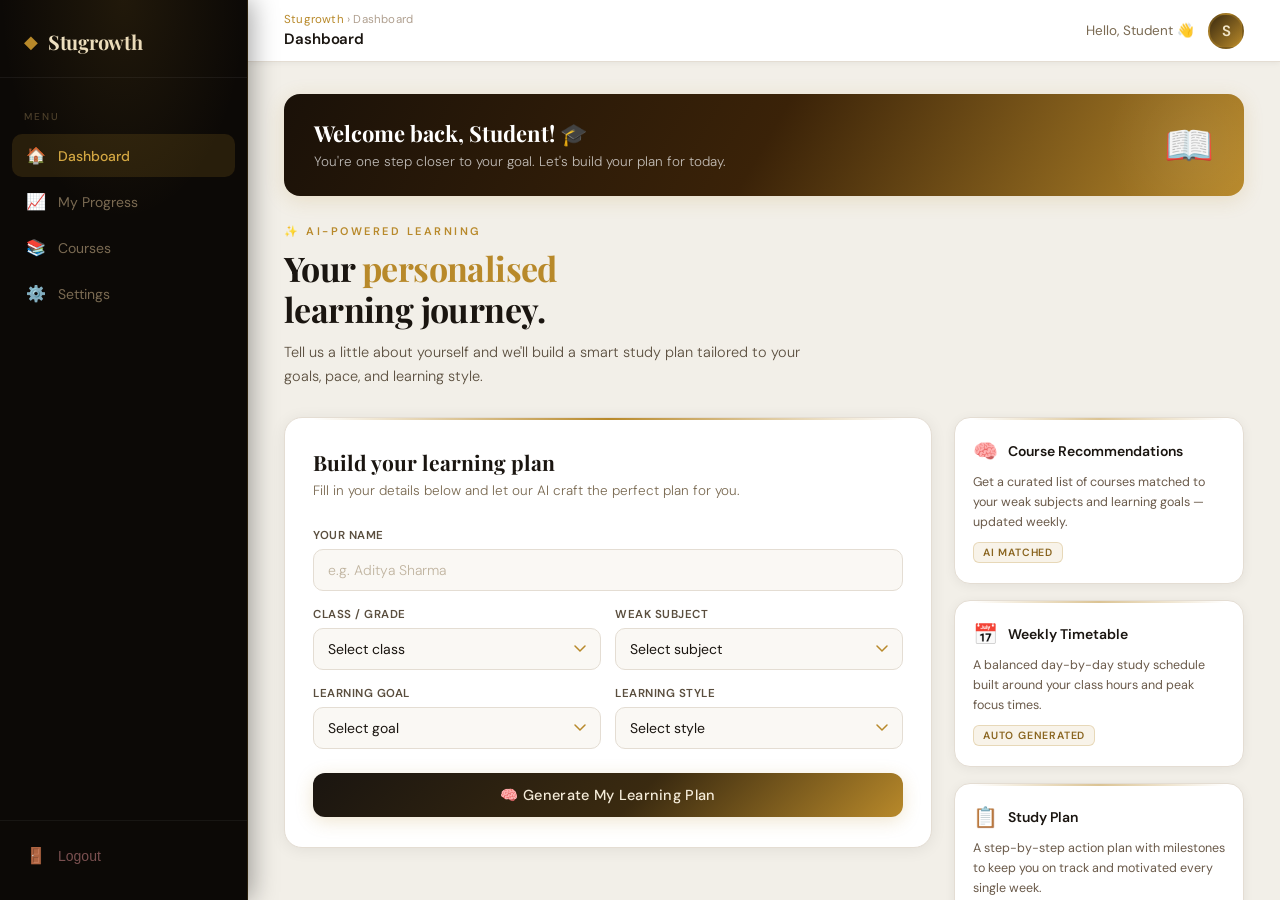
==== pages/dashboard.html @ 0663e67e "converted dashboard to light content with dark sidebar layout" ====
<!DOCTYPE html>
<html lang="en">
<head>
  <meta charset="UTF-8" />
  <meta name="viewport" content="width=device-width, initial-scale=1.0" />
  <title>Stugrowth – Dashboard</title>
  <link rel="stylesheet" href="../static/style.css" />
  <link href="https://fonts.googleapis.com/css2?family=Playfair+Display:wght@600;700&family=DM+Sans:wght@300;400;500;600&display=swap" rel="stylesheet" />

  <style>

    /* ================================================
       DASHBOARD PAGE RESET
       ================================================ */
    *, *::before, *::after { margin: 0; padding: 0; box-sizing: border-box; }

    html, body {
      height: 100%;
      font-family: 'DM Sans', sans-serif;
      background: #f2efe8;
      color: #1a1510;
      overflow: hidden;
    }

    /* ================================================
       APP SHELL
       ================================================ */
    .app-shell {
      display: flex;
      height: 100vh;
      width: 100vw;
    }

    /* ================================================
       LEFT SIDEBAR — dark, unchanged
       ================================================ */
    .sidebar {
      width: 248px;
      flex-shrink: 0;
      background: #0c0906;
      border-right: 1px solid rgba(184, 137, 42, 0.18);
      display: flex;
      flex-direction: column;
      position: relative;
      z-index: 20;
      box-shadow: 4px 0 24px rgba(0,0,0,0.35);
    }

    .sidebar::before {
      content: '';
      position: absolute;
      top: 0; left: 0; right: 0;
      height: 220px;
      background: radial-gradient(ellipse at 50% 0%, rgba(184,137,42,0.12) 0%, transparent 70%);
      pointer-events: none;
    }

    .sidebar-logo {
      display: flex;
      align-items: center;
      gap: 10px;
      padding: 28px 24px 22px;
      border-bottom: 1px solid rgba(255,255,255,0.06);
      text-decoration: none;
    }

    .sidebar-logo-icon {
      font-size: 18px;
      color: #b8892a;
      display: inline-block;
      animation: spin-slow 8s linear infinite;
    }

    @keyframes spin-slow {
      from { transform: rotate(0deg); }
      to   { transform: rotate(360deg); }
    }

    .sidebar-logo-text {
      font-family: 'Playfair Display', serif;
      font-size: 20px;
      font-weight: 700;
      color: #f0e4c8;
      letter-spacing: -0.3px;
    }

    .sidebar-nav {
      flex: 1;
      padding: 22px 12px;
      display: flex;
      flex-direction: column;
      gap: 3px;
    }

    .nav-section-label {
      font-size: 10px;
      font-weight: 500;
      letter-spacing: 2px;
      text-transform: uppercase;
      color: #4a3e2a;
      padding: 0 12px;
      margin: 10px 0 8px;
    }

    .nav-item {
      display: flex;
      align-items: center;
      gap: 12px;
      padding: 11px 14px;
      border-radius: 10px;
      text-decoration: none;
      font-size: 14px;
      font-weight: 400;
      color: #7a6a52;
      transition: background 0.18s ease, color 0.18s ease;
      cursor: pointer;
      border: none;
      background: transparent;
      width: 100%;
      text-align: left;
    }

    .nav-item:hover {
      background: rgba(255,255,255,0.06);
      color: #f0e4c8;
    }

    .nav-item.active {
      background: rgba(184, 137, 42, 0.16);
      color: #d4a843;
      font-weight: 500;
    }

    .nav-item .nav-icon {
      font-size: 16px;
      width: 20px;
      text-align: center;
      flex-shrink: 0;
    }

    .sidebar-footer {
      padding: 14px 12px 24px;
      border-top: 1px solid rgba(255,255,255,0.05);
    }

    .nav-item.logout { color: #7a5050; }
    .nav-item.logout:hover {
      background: rgba(200, 60, 60, 0.10);
      color: #e08080;
    }

    /* ================================================
       RIGHT CONTENT AREA — LIGHT
       ================================================ */
    .content-area {
      flex: 1;
      display: flex;
      flex-direction: column;
      overflow: hidden;
      background: #f2efe8;
    }

    /* ---- TOP NAVBAR ---- */
    .topbar {
      height: 62px;
      flex-shrink: 0;
      display: flex;
      align-items: center;
      justify-content: space-between;
      padding: 0 36px;
      background: #ffffff;
      border-bottom: 1px solid #e4ddd3;
      box-shadow: 0 1px 6px rgba(0,0,0,0.06);
    }

    .topbar-left {
      display: flex;
      flex-direction: column;
      gap: 2px;
    }

    .topbar-breadcrumb {
      font-size: 11.5px;
      color: #b0a090;
      font-weight: 400;
      letter-spacing: 0.2px;
    }

    .topbar-breadcrumb a {
      color: #b8892a;
      text-decoration: none;
    }

    .topbar-breadcrumb a:hover { text-decoration: underline; }

    .topbar-title {
      font-size: 15px;
      font-weight: 600;
      color: #1a1510;
      letter-spacing: -0.1px;
    }

    .topbar-right {
      display: flex;
      align-items: center;
      gap: 14px;
    }

    .topbar-greeting {
      font-size: 13.5px;
      font-weight: 400;
      color: #7a6a52;
    }

    .topbar-avatar {
      width: 36px;
      height: 36px;
      border-radius: 50%;
      background: linear-gradient(135deg, #3a2a10, #b8892a);
      display: flex;
      align-items: center;
      justify-content: center;
      font-size: 15px;
      font-weight: 600;
      color: #f0e4c8;
      border: 2px solid rgba(184,137,42,0.35);
      flex-shrink: 0;
    }

    /* ---- SCROLLABLE MAIN ---- */
    .main-scroll {
      flex: 1;
      overflow-y: auto;
      padding: 32px 36px 60px;
    }

    .main-scroll::-webkit-scrollbar { width: 5px; }
    .main-scroll::-webkit-scrollbar-track { background: transparent; }
    .main-scroll::-webkit-scrollbar-thumb { background: #d9cfc0; border-radius: 3px; }

    /* ================================================
       WELCOME BANNER
       ================================================ */
    .welcome-banner {
      background: linear-gradient(120deg, #1a1108 0%, #3a2208 50%, #b8892a 100%);
      border-radius: 16px;
      padding: 24px 30px;
      margin-bottom: 28px;
      display: flex;
      align-items: center;
      justify-content: space-between;
      box-shadow: 0 4px 20px rgba(184,137,42,0.18);
      animation: fadeUp 0.4s ease both;
      position: relative;
      overflow: hidden;
    }

    .welcome-banner::after {
      content: '';
      position: absolute;
      top: -40px; right: -40px;
      width: 180px; height: 180px;
      background: radial-gradient(circle, rgba(255,255,255,0.06) 0%, transparent 70%);
      border-radius: 50%;
      pointer-events: none;
    }

    .welcome-banner-text h2 {
      font-family: 'Playfair Display', serif;
      font-size: 22px;
      font-weight: 700;
      color: #ffffff;
      margin-bottom: 4px;
    }

    .welcome-banner-text p {
      font-size: 13.5px;
      font-weight: 300;
      color: rgba(255,255,255,0.70);
      line-height: 1.5;
    }

    .welcome-banner-emoji {
      font-size: 40px;
      flex-shrink: 0;
      margin-left: 20px;
    }

    /* ================================================
       HERO SECTION
       ================================================ */
    .hero {
      margin-bottom: 28px;
      animation: fadeUp 0.45s ease 0.05s both;
    }

    .hero-eyebrow {
      font-size: 11px;
      font-weight: 600;
      letter-spacing: 2.5px;
      text-transform: uppercase;
      color: #b8892a;
      margin-bottom: 10px;
    }

    .hero-heading {
      font-family: 'Playfair Display', serif;
      font-size: 34px;
      font-weight: 700;
      color: #1a1510;
      line-height: 1.2;
      letter-spacing: -0.6px;
      margin-bottom: 10px;
    }

    .hero-heading .gold {
      color: #b8892a;
    }

    .hero-desc {
      font-size: 14.5px;
      font-weight: 300;
      color: #5a4e3e;
      line-height: 1.7;
      max-width: 520px;
    }

    /* ================================================
       CONTENT GRID
       ================================================ */
    .content-grid {
      display: grid;
      grid-template-columns: 1fr 290px;
      gap: 22px;
      align-items: start;
    }

    /* ================================================
       FORM CARD — light background
       ================================================ */
    .form-card {
      background: #ffffff;
      border: 1px solid #e4ddd3;
      border-radius: 18px;
      padding: 30px 28px;
      box-shadow: 0 2px 16px rgba(0,0,0,0.07);
      animation: fadeUp 0.5s ease 0.1s both;
      position: relative;
      overflow: hidden;
    }

    /* Gold top accent line */
    .form-card::before {
      content: '';
      position: absolute;
      top: 0; left: 28px; right: 28px;
      height: 2px;
      background: linear-gradient(90deg, transparent, #b8892a, transparent);
      border-radius: 0 0 4px 4px;
    }

    .form-card-title {
      font-family: 'Playfair Display', serif;
      font-size: 21px;
      font-weight: 700;
      color: #1a1510;
      margin-bottom: 5px;
    }

    .form-card-subtitle {
      font-size: 13.5px;
      font-weight: 300;
      color: #7a6a52;
      margin-bottom: 26px;
      line-height: 1.55;
    }

    /* Form field groups */
    .dash-form-group {
      display: flex;
      flex-direction: column;
      gap: 6px;
      margin-bottom: 16px;
    }

    .dash-form-group label {
      font-size: 11.5px;
      font-weight: 600;
      letter-spacing: 0.5px;
      text-transform: uppercase;
      color: #5a4e3e;
    }

    .dash-form-group input,
    .dash-form-group select {
      width: 100%;
      padding: 11px 14px;
      background: #faf8f4;
      border: 1.5px solid #e4ddd3;
      border-radius: 10px;
      font-family: 'DM Sans', sans-serif;
      font-size: 14px;
      color: #1a1510;
      outline: none;
      transition: border-color 0.2s ease, box-shadow 0.2s ease;
      appearance: none;
      -webkit-appearance: none;
    }

    .dash-form-group select {
      background-image: url("data:image/svg+xml,%3Csvg xmlns='http://www.w3.org/2000/svg' width='12' height='8' viewBox='0 0 12 8'%3E%3Cpath d='M1 1l5 5 5-5' stroke='%23b8892a' stroke-width='1.5' fill='none' stroke-linecap='round'/%3E%3C/svg%3E");
      background-repeat: no-repeat;
      background-position: right 14px center;
      background-color: #faf8f4;
      padding-right: 36px;
      cursor: pointer;
    }

    .dash-form-group input::placeholder { color: #c0b4a0; font-weight: 300; }

    .dash-form-group input:focus,
    .dash-form-group select:focus {
      border-color: #b8892a;
      box-shadow: 0 0 0 3px rgba(184,137,42,0.10);
      background: #ffffff;
    }

    .dash-form-group select option {
      background: #ffffff;
      color: #1a1510;
    }

    .form-row {
      display: grid;
      grid-template-columns: 1fr 1fr;
      gap: 14px;
    }

    /* Generate button */
    .btn-generate {
      width: 100%;
      padding: 13px;
      margin-top: 8px;
      background: linear-gradient(135deg, #1a1510 0%, #3a2a10 55%, #b8892a 100%);
      color: #f5ecd9;
      font-family: 'DM Sans', sans-serif;
      font-size: 14.5px;
      font-weight: 500;
      letter-spacing: 0.3px;
      border: none;
      border-radius: 12px;
      cursor: pointer;
      box-shadow: 0 4px 18px rgba(184,137,42,0.22);
      transition: transform 0.15s ease, box-shadow 0.15s ease, opacity 0.15s ease;
    }

    .btn-generate:hover {
      transform: translateY(-2px);
      box-shadow: 0 8px 26px rgba(184,137,42,0.32);
      opacity: 0.94;
    }

    .btn-generate:active { transform: translateY(0); }

    /* ================================================
       RIGHT INFO CARDS — light background
       ================================================ */
    .info-cards-stack {
      display: flex;
      flex-direction: column;
      gap: 16px;
    }

    .info-card {
      background: #ffffff;
      border: 1px solid #e4ddd3;
      border-radius: 16px;
      padding: 20px 18px;
      box-shadow: 0 2px 12px rgba(0,0,0,0.06);
      transition: transform 0.2s ease, box-shadow 0.2s ease, border-color 0.2s ease;
      cursor: default;
      position: relative;
      overflow: hidden;
    }

    /* Gold top accent */
    .info-card::before {
      content: '';
      position: absolute;
      top: 0; left: 18px; right: 18px;
      height: 2px;
      background: linear-gradient(90deg, transparent, rgba(184,137,42,0.5), transparent);
    }

    .info-card:nth-child(1) { animation: fadeUp 0.5s ease 0.15s both; }
    .info-card:nth-child(2) { animation: fadeUp 0.5s ease 0.22s both; }
    .info-card:nth-child(3) { animation: fadeUp 0.5s ease 0.29s both; }

    .info-card:hover {
      transform: translateY(-3px);
      box-shadow: 0 8px 24px rgba(0,0,0,0.10);
      border-color: rgba(184,137,42,0.35);
    }

    .info-card-header {
      display: flex;
      align-items: center;
      gap: 10px;
      margin-bottom: 8px;
    }

    .info-card-icon {
      font-size: 20px;
    }

    .info-card-title {
      font-size: 14px;
      font-weight: 600;
      color: #1a1510;
    }

    .info-card-desc {
      font-size: 12.5px;
      font-weight: 400;
      color: #6a5a4a;
      line-height: 1.6;
    }

    .info-card-tag {
      display: inline-block;
      margin-top: 10px;
      font-size: 10.5px;
      font-weight: 600;
      letter-spacing: 0.8px;
      text-transform: uppercase;
      color: #8a6520;
      background: rgba(184,137,42,0.10);
      border: 1px solid rgba(184,137,42,0.25);
      border-radius: 6px;
      padding: 3px 9px;
    }

    /* ================================================
       ANIMATION
       ================================================ */
    @keyframes fadeUp {
      from { opacity: 0; transform: translateY(16px); }
      to   { opacity: 1; transform: translateY(0); }
    }

    /* ================================================
       RESPONSIVE
       ================================================ */
    @media (max-width: 1100px) {
      .content-grid { grid-template-columns: 1fr; }
      .info-cards-stack { flex-direction: row; flex-wrap: wrap; }
      .info-card { flex: 1 1 200px; }
    }

    @media (max-width: 820px) {
      html, body { overflow: auto; }
      .app-shell { flex-direction: column; height: auto; }
      .sidebar { width: 100%; height: auto; }
      .sidebar-nav { flex-direction: row; padding: 10px 12px; flex-wrap: wrap; }
      .nav-section-label { display: none; }
      .sidebar-footer { padding: 10px 12px; border-top: none; }
      .content-area { overflow: visible; }
      .main-scroll { overflow: visible; padding: 24px 20px 48px; }
      .topbar { padding: 0 20px; }
      .form-row { grid-template-columns: 1fr; }
      .hero-heading { font-size: 26px; }
      .welcome-banner-emoji { display: none; }
    }

  </style>
</head>
<body>

<div class="app-shell">

  <!-- ================================================
       LEFT SIDEBAR — dark
       ================================================ -->
  <aside class="sidebar">

    <a href="../index.html" class="sidebar-logo">
      <span class="sidebar-logo-icon">&#9670;</span>
      <span class="sidebar-logo-text">Stugrowth</span>
    </a>

    <nav class="sidebar-nav">
      <p class="nav-section-label">Menu</p>

      <a href="dashboard.html" class="nav-item active">
        <span class="nav-icon">&#x1F3E0;</span>
        Dashboard
      </a>

      <a href="#" class="nav-item">
        <span class="nav-icon">&#x1F4C8;</span>
        My Progress
      </a>

      <a href="#" class="nav-item">
        <span class="nav-icon">&#x1F4DA;</span>
        Courses
      </a>

      <a href="#" class="nav-item">
        <span class="nav-icon">&#x2699;&#xFE0F;</span>
        Settings
      </a>
    </nav>

    <div class="sidebar-footer">
      <button class="nav-item logout" id="logoutBtn">
        <span class="nav-icon">&#x1F6AA;</span>
        Logout
      </button>
    </div>

  </aside>


  <!-- ================================================
       RIGHT CONTENT AREA — light
       ================================================ -->
  <div class="content-area">

    <!-- TOP NAVBAR -->
    <header class="topbar">
      <div class="topbar-left">
        <span class="topbar-breadcrumb">
          <a href="../index.html">Stugrowth</a> &rsaquo; Dashboard
        </span>
        <span class="topbar-title">Dashboard</span>
      </div>
      <div class="topbar-right">
        <span class="topbar-greeting">Hello, Student &#x1F44B;</span>
        <div class="topbar-avatar">S</div>
      </div>
    </header>

    <!-- SCROLLABLE MAIN -->
    <div class="main-scroll">

      <!-- WELCOME BANNER -->
      <div class="welcome-banner">
        <div class="welcome-banner-text">
          <h2>Welcome back, Student! &#x1F393;</h2>
          <p>You're one step closer to your goal. Let's build your plan for today.</p>
        </div>
        <div class="welcome-banner-emoji">&#x1F4D6;</div>
      </div>

      <!-- HERO SECTION -->
      <section class="hero">
        <p class="hero-eyebrow">&#x2728; AI-Powered Learning</p>
        <h1 class="hero-heading">
          Your <span class="gold">personalised</span><br />
          learning journey.
        </h1>
        <p class="hero-desc">
          Tell us a little about yourself and we'll build a smart study plan tailored to your goals, pace, and learning style.
        </p>
      </section>

      <!-- CONTENT GRID -->
      <div class="content-grid">

        <!-- FORM CARD -->
        <div class="form-card">
          <h2 class="form-card-title">Build your learning plan</h2>
          <p class="form-card-subtitle">Fill in your details below and let our AI craft the perfect plan for you.</p>

          <div class="dash-form-group">
            <label for="student-name">Your Name</label>
            <input type="text" id="student-name" placeholder="e.g. Aditya Sharma" />
          </div>

          <div class="form-row">
            <div class="dash-form-group">
              <label for="student-class">Class / Grade</label>
              <select id="student-class">
                <option value="" disabled selected>Select class</option>
                <option>Class 9</option>
                <option>Class 10</option>
                <option>Class 11</option>
                <option>Class 12</option>
                <option>1st Year B.Tech</option>
                <option>2nd Year B.Tech</option>
                <option>3rd Year B.Tech</option>
                <option>4th Year B.Tech</option>
              </select>
            </div>
            <div class="dash-form-group">
              <label for="weak-subject">Weak Subject</label>
              <select id="weak-subject">
                <option value="" disabled selected>Select subject</option>
                <option>Mathematics</option>
                <option>Physics</option>
                <option>Chemistry</option>
                <option>Biology</option>
                <option>Computer Science</option>
                <option>English</option>
                <option>History</option>
                <option>Economics</option>
              </select>
            </div>
          </div>

          <div class="form-row">
            <div class="dash-form-group">
              <label for="learning-goal">Learning Goal</label>
              <select id="learning-goal">
                <option value="" disabled selected>Select goal</option>
                <option>Score above 90%</option>
                <option>Pass all exams</option>
                <option>Get into top college</option>
                <option>Build coding skills</option>
                <option>Improve overall grades</option>
                <option>Prepare for competitive exams</option>
              </select>
            </div>
            <div class="dash-form-group">
              <label for="learning-style">Learning Style</label>
              <select id="learning-style">
                <option value="" disabled selected>Select style</option>
                <option>Visual (videos, diagrams)</option>
                <option>Reading &amp; notes</option>
                <option>Practice problems</option>
                <option>Group study</option>
                <option>Flashcards &amp; quizzes</option>
              </select>
            </div>
          </div>

          <button class="btn-generate" id="generatePlanBtn">
            &#x1F9E0; Generate My Learning Plan
          </button>
        </div><!-- /form-card -->

        <!-- RIGHT INFO CARDS -->
        <div class="info-cards-stack">

          <div class="info-card">
            <div class="info-card-header">
              <span class="info-card-icon">&#x1F9E0;</span>
              <span class="info-card-title">Course Recommendations</span>
            </div>
            <p class="info-card-desc">
              Get a curated list of courses matched to your weak subjects and learning goals — updated weekly.
            </p>
            <span class="info-card-tag">AI Matched</span>
          </div>

          <div class="info-card">
            <div class="info-card-header">
              <span class="info-card-icon">&#x1F4C5;</span>
              <span class="info-card-title">Weekly Timetable</span>
            </div>
            <p class="info-card-desc">
              A balanced day-by-day study schedule built around your class hours and peak focus times.
            </p>
            <span class="info-card-tag">Auto Generated</span>
          </div>

          <div class="info-card">
            <div class="info-card-header">
              <span class="info-card-icon">&#x1F4CB;</span>
              <span class="info-card-title">Study Plan</span>
            </div>
            <p class="info-card-desc">
              A step-by-step action plan with milestones to keep you on track and motivated every single week.
            </p>
            <span class="info-card-tag">Goal Driven</span>
          </div>

        </div><!-- /info-cards-stack -->

      </div><!-- /content-grid -->

    </div><!-- /main-scroll -->

  </div><!-- /content-area -->

</div><!-- /app-shell -->

<script src="../static/script.js"></script>
<script>

  const logoutBtn = document.getElementById("logoutBtn");
  if (logoutBtn) {
    logoutBtn.addEventListener("click", function () {
      console.log("User logged out.");
      window.location.href = "../index.html";
    });
  }

  const generatePlanBtn = document.getElementById("generatePlanBtn");
  if (generatePlanBtn) {
    generatePlanBtn.addEventListener("click", function () {
      const name    = document.getElementById("student-name").value.trim();
      const grade   = document.getElementById("student-class").value;
      const subject = document.getElementById("weak-subject").value;
      const goal    = document.getElementById("learning-goal").value;
      const style   = document.getElementById("learning-style").value;

      if (!name || !grade || !subject || !goal || !style) {
        alert("Please fill in all fields to generate your learning plan.");
        return;
      }

      console.log("Generating plan for:", name, grade, subject, goal, style);
      // TODO: Connect to backend or AI API
      alert("Learning plan generated for " + name + "! (Backend not connected yet.)");
    });
  }

</script>

</body>
</html>
---- static/style.css ----
/* =============================================
   STUGROWTH — style.css
   Shared styles for login & signup pages.
   dashboard.html uses its own scoped styles.
   ============================================= */

/* ---------- Reset & Base ---------- */
*, *::before, *::after {
  margin: 0;
  padding: 0;
  box-sizing: border-box;
}

html, body {
  height: 100%;
  font-family: 'DM Sans', sans-serif;
  font-size: 16px;
  color: #1a1a1a;
  background: #f5f4f0;
}

/* ---------- Split Screen Container ---------- */
.split-screen {
  display: flex;
  min-height: 100vh;
  width: 100%;
}

/* =============================================
   LEFT PANEL — Light Login Side
   ============================================= */
.left-panel {
  flex: 0 0 45%;
  background: #faf9f6;
  display: flex;
  align-items: center;
  justify-content: center;
  padding: 60px 48px;
  position: relative;
}

/* Subtle texture/noise overlay */
.left-panel::before {
  content: '';
  position: absolute;
  inset: 0;
  background-image: url("data:image/svg+xml,%3Csvg width='80' height='80' viewBox='0 0 80 80' xmlns='http://www.w3.org/2000/svg'%3E%3Cg fill='none' fill-rule='evenodd'%3E%3Cg fill='%23c9b99a' fill-opacity='0.07'%3E%3Cpath d='M0 0h40v40H0V0zm40 40h40v40H40V40zm0-40h2l-2 2V0zm0 4l4-4h2l-6 6V4zm0 4l8-8h2L40 10V8zm0 4L52 0h2L40 14v-2zm0 4L56 0h2L40 18v-2zm0 4L60 0h2L40 22v-2zm0 4L64 0h2L40 26v-2zm0 4L68 0h2L40 30v-2zm0 4L72 0h2L40 34v-2zm0 4L76 0h2L40 38v-2zm0 4L80 0v2L42 40h-2zm4 0L80 4v2L46 40h-2zm4 0L80 8v2L50 40h-2zm4 0l28-28v2L54 40h-2zm4 0l24-24v2L58 40h-2zm4 0l20-20v2L62 40h-2zm4 0l16-16v2L66 40h-2zm4 0l12-12v2L70 40h-2zm4 0l8-8v2l-6 6h-2zm4 0l4-4v2l-2 2h-2z'/%3E%3C/g%3E%3C/g%3E%3C/svg%3E");
  pointer-events: none;
  z-index: 0;
}

.left-inner {
  position: relative;
  z-index: 1;
  width: 100%;
  max-width: 380px;
}

/* ---------- Logo ---------- */
.logo {
  display: flex;
  align-items: center;
  gap: 10px;
  margin-bottom: 48px;
}

.logo-icon {
  font-size: 22px;
  color: #b8892a;
  display: inline-block;
  animation: spin-slow 8s linear infinite;
}

@keyframes spin-slow {
  from { transform: rotate(0deg); }
  to   { transform: rotate(360deg); }
}

.logo-text {
  font-family: 'Playfair Display', serif;
  font-size: 26px;
  font-weight: 700;
  color: #1a1510;
  letter-spacing: -0.5px;
}

/* ---------- Welcome Heading ---------- */
.welcome-heading {
  font-family: 'Playfair Display', serif;
  font-size: 38px;
  font-weight: 700;
  color: #1a1510;
  line-height: 1.15;
  margin-bottom: 14px;
  letter-spacing: -0.8px;
}

/* ---------- Description ---------- */
.welcome-desc {
  font-size: 14.5px;
  font-weight: 300;
  color: #7a6f62;
  line-height: 1.65;
  margin-bottom: 36px;
}

/* ---------- Form Groups ---------- */
.form-group {
  display: flex;
  flex-direction: column;
  gap: 7px;
  margin-bottom: 20px;
}

.form-group label {
  font-size: 12.5px;
  font-weight: 500;
  color: #4a4035;
  letter-spacing: 0.4px;
  text-transform: uppercase;
}

.form-group input {
  width: 100%;
  padding: 13px 16px;
  background: #ffffff;
  border: 1.5px solid #e4ddd3;
  border-radius: 10px;
  font-family: 'DM Sans', sans-serif;
  font-size: 14.5px;
  color: #1a1510;
  outline: none;
  transition: border-color 0.2s ease, box-shadow 0.2s ease;
  box-shadow: 0 1px 3px rgba(0,0,0,0.04);
}

.form-group input::placeholder {
  color: #b8afa5;
  font-weight: 300;
}

.form-group input:focus {
  border-color: #b8892a;
  box-shadow: 0 0 0 3px rgba(184, 137, 42, 0.12);
}

/* ---------- Sign In Button ---------- */
.btn-signin {
  width: 100%;
  padding: 14px;
  margin-top: 8px;
  background: linear-gradient(135deg, #1a1510 0%, #3a2a10 60%, #b8892a 100%);
  color: #f5ecd9;
  font-family: 'DM Sans', sans-serif;
  font-size: 15px;
  font-weight: 500;
  letter-spacing: 0.3px;
  border: none;
  border-radius: 12px;
  cursor: pointer;
  box-shadow: 0 4px 18px rgba(184, 137, 42, 0.28);
  transition: transform 0.15s ease, box-shadow 0.15s ease, opacity 0.15s ease;
}

.btn-signin:hover {
  transform: translateY(-2px);
  box-shadow: 0 8px 28px rgba(184, 137, 42, 0.38);
  opacity: 0.93;
}

.btn-signin:active {
  transform: translateY(0);
  box-shadow: 0 3px 10px rgba(184, 137, 42, 0.22);
}

/* ---------- Create Account Link ---------- */
.create-account {
  margin-top: 22px;
  font-size: 13.5px;
  color: #9a8f82;
  font-weight: 300;
  text-align: center;
}

.create-account a {
  color: #b8892a;
  font-weight: 500;
  text-decoration: none;
  transition: color 0.2s ease;
}

.create-account a:hover {
  color: #8a6518;
  text-decoration: underline;
}

/* =============================================
   RIGHT PANEL — Dark Gradient Feature Side
   ============================================= */
.right-panel {
  flex: 0 0 55%;
  background:
    radial-gradient(ellipse at 70% 20%, rgba(184, 137, 42, 0.18) 0%, transparent 55%),
    radial-gradient(ellipse at 30% 80%, rgba(90, 55, 10, 0.35) 0%, transparent 60%),
    linear-gradient(145deg, #0a0806 0%, #1c1108 30%, #2e1a06 55%, #3d2208 75%, #1a0e03 100%);
  display: flex;
  align-items: center;
  justify-content: center;
  padding: 60px 56px;
  position: relative;
  overflow: hidden;
}

/* Decorative glow orbs */
.right-panel::before {
  content: '';
  position: absolute;
  width: 420px;
  height: 420px;
  background: radial-gradient(circle, rgba(184, 137, 42, 0.12) 0%, transparent 70%);
  top: -80px;
  right: -80px;
  border-radius: 50%;
  pointer-events: none;
}

.right-panel::after {
  content: '';
  position: absolute;
  width: 300px;
  height: 300px;
  background: radial-gradient(circle, rgba(120, 80, 15, 0.15) 0%, transparent 70%);
  bottom: -60px;
  left: 40px;
  border-radius: 50%;
  pointer-events: none;
}

.right-inner {
  position: relative;
  z-index: 1;
  width: 100%;
  max-width: 480px;
}

/* ---------- Right Heading ---------- */
.right-heading {
  font-family: 'Playfair Display', serif;
  font-size: 42px;
  font-weight: 700;
  color: #ffffff;
  line-height: 1.2;
  letter-spacing: -0.8px;
  margin-bottom: 18px;
}

/* Gold accent on last word feel — highlight */
.right-heading em {
  color: #d4a843;
  font-style: normal;
}

/* ---------- Right Description ---------- */
.right-desc {
  font-size: 15px;
  font-weight: 300;
  color: #e0e0e0;
  line-height: 1.7;
  margin-bottom: 44px;
  max-width: 400px;
}

/* ---------- Feature Cards ---------- */
.feature-cards {
  display: flex;
  flex-direction: column;
  gap: 16px;
}

.card {
  display: flex;
  align-items: flex-start;
  gap: 18px;
  background: rgba(255, 255, 255, 0.08);
  border: 1px solid rgba(255, 255, 255, 0.15);
  border-radius: 16px;
  padding: 22px 24px;
  backdrop-filter: blur(6px);
  -webkit-backdrop-filter: blur(6px);
  box-shadow:
    0 4px 24px rgba(0, 0, 0, 0.5),
    0 1px 0 rgba(255, 255, 255, 0.07) inset;
  transition: transform 0.2s ease, border-color 0.2s ease, box-shadow 0.2s ease;
  cursor: default;
}

.card:hover {
  transform: translateY(-3px);
  border-color: rgba(255, 255, 255, 0.28);
  box-shadow:
    0 12px 36px rgba(0, 0, 0, 0.6),
    0 0 0 1px rgba(184, 137, 42, 0.25),
    inset 0 1px 0 rgba(255, 255, 255, 0.1);
}

.card-icon {
  font-size: 26px;
  line-height: 1;
  flex-shrink: 0;
  margin-top: 2px;
  filter: drop-shadow(0 0 6px rgba(184, 137, 42, 0.4));
}

.card-content h3 {
  font-family: 'DM Sans', sans-serif;
  font-size: 15.5px;
  font-weight: 500;
  color: #ffffff;
  margin-bottom: 6px;
  letter-spacing: 0.1px;
}

.card-content p {
  font-size: 13.5px;
  font-weight: 300;
  color: #e0e0e0;
  line-height: 1.6;
}

/* =============================================
   RESPONSIVE — Tablet / Mobile
   ============================================= */
@media (max-width: 900px) {
  .split-screen {
    flex-direction: column;
  }

  .left-panel,
  .right-panel {
    flex: none;
    width: 100%;
    padding: 48px 32px;
  }

  .left-inner,
  .right-inner {
    max-width: 480px;
    margin: 0 auto;
  }

  .right-heading {
    font-size: 32px;
  }

  .welcome-heading {
    font-size: 30px;
  }
}

@media (max-width: 480px) {
  .left-panel,
  .right-panel {
    padding: 36px 24px;
  }

  .right-heading {
    font-size: 26px;
  }

  .welcome-heading {
    font-size: 26px;
  }

  .card {
    padding: 18px 18px;
  }
}
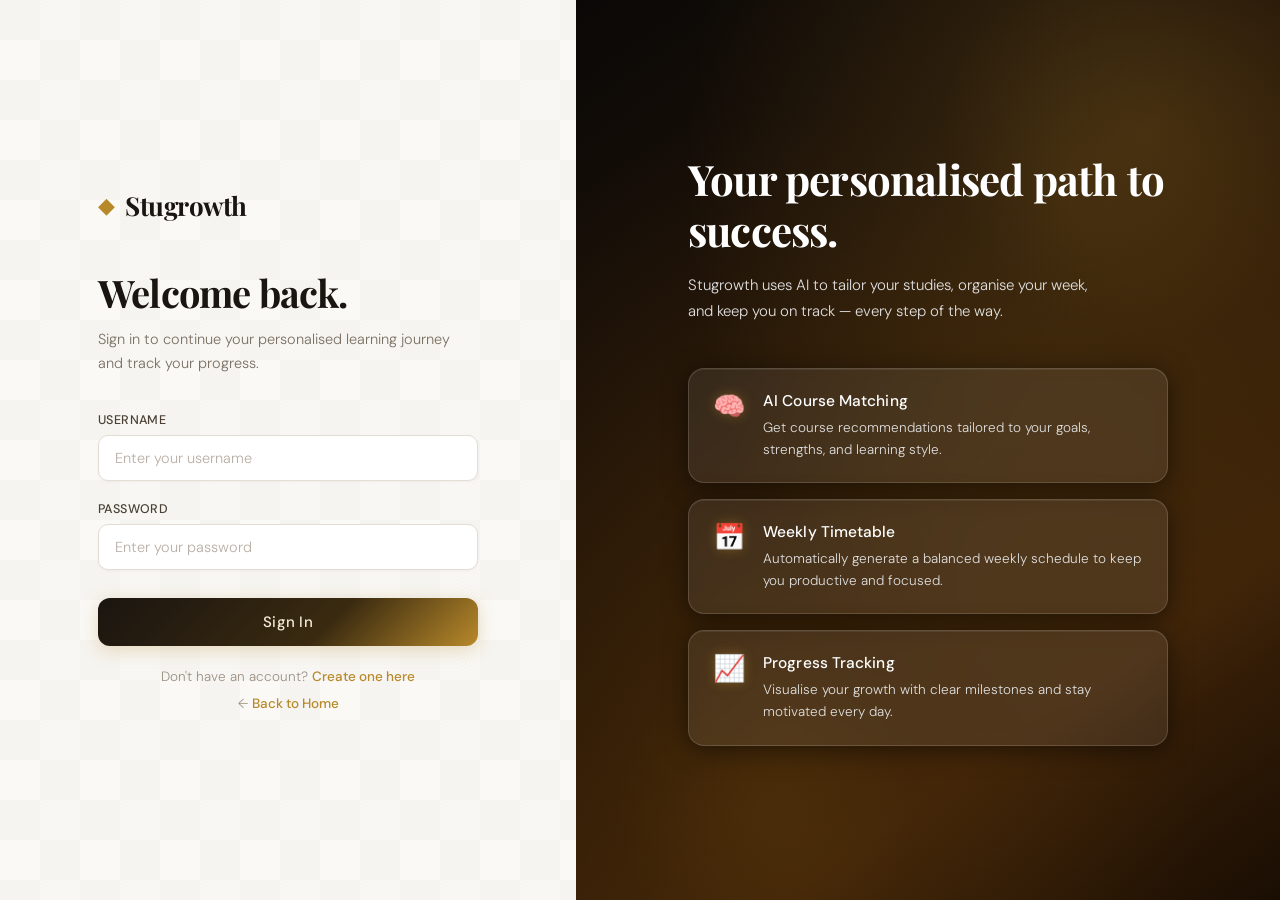
==== commit d6c169f2: "added progress cards to dashboard" ====
--- a/pages/dashboard.html
+++ b/pages/dashboard.html
@@ -549,10 +549,114 @@
     }
 
     /* ================================================
+       PROGRESS CARDS SECTION
+       ================================================ */
+    .progress-cards-section {
+      display: grid;
+      grid-template-columns: repeat(3, 1fr);
+      gap: 20px;
+      margin-bottom: 28px;
+    }
+
+    .progress-card {
+      background: #ffffff;
+      border: 1px solid #e4ddd3;
+      border-radius: 16px;
+      padding: 22px 22px 20px;
+      display: flex;
+      align-items: flex-start;
+      gap: 16px;
+      box-shadow: 0 2px 12px rgba(0,0,0,0.06);
+      position: relative;
+      overflow: hidden;
+      transition: transform 0.2s ease, box-shadow 0.2s ease;
+      animation: fadeUp 0.5s ease both;
+    }
+
+    .progress-card:nth-child(1) { animation-delay: 0.08s; }
+    .progress-card:nth-child(2) { animation-delay: 0.15s; }
+    .progress-card:nth-child(3) { animation-delay: 0.22s; }
+
+    /* Gold top accent line */
+    .progress-card::before {
+      content: '';
+      position: absolute;
+      top: 0; left: 20px; right: 20px;
+      height: 2px;
+      background: linear-gradient(90deg, transparent, #b8892a, transparent);
+    }
+
+    .progress-card:hover {
+      transform: translateY(-3px);
+      box-shadow: 0 8px 24px rgba(0,0,0,0.10);
+    }
+
+    .progress-card-icon {
+      font-size: 28px;
+      flex-shrink: 0;
+      margin-top: 2px;
+    }
+
+    .progress-card-body {
+      flex: 1;
+    }
+
+    .progress-card-label {
+      font-size: 11px;
+      font-weight: 600;
+      letter-spacing: 1.5px;
+      text-transform: uppercase;
+      color: #9a8a6a;
+      margin-bottom: 6px;
+    }
+
+    .progress-card-value {
+      font-family: 'Playfair Display', serif;
+      font-size: 30px;
+      font-weight: 700;
+      color: #1a1510;
+      line-height: 1;
+      margin-bottom: 10px;
+    }
+
+    .progress-card-value span {
+      font-family: 'DM Sans', sans-serif;
+      font-size: 14px;
+      font-weight: 400;
+      color: #b8892a;
+      margin-left: 3px;
+    }
+
+    .progress-card-desc {
+      font-size: 12.5px;
+      font-weight: 400;
+      color: #7a6a52;
+      line-height: 1.5;
+    }
+
+    /* Progress bar for Overall Progress card */
+    .progress-bar-track {
+      width: 100%;
+      height: 7px;
+      background: #f0ebe3;
+      border-radius: 50px;
+      margin-bottom: 8px;
+      overflow: hidden;
+    }
+
+    .progress-bar-fill {
+      height: 100%;
+      background: linear-gradient(90deg, #b8892a, #d4a843);
+      border-radius: 50px;
+      transition: width 0.8s ease;
+    }
+
+    /* ================================================
        RESPONSIVE
        ================================================ */
     @media (max-width: 1100px) {
       .content-grid { grid-template-columns: 1fr; }
+      .progress-cards-section { grid-template-columns: 1fr; }
       .info-cards-stack { flex-direction: row; flex-wrap: wrap; }
       .info-card { flex: 1 1 200px; }
     }
@@ -636,7 +740,7 @@
         <span class="topbar-title">Dashboard</span>
       </div>
       <div class="topbar-right">
-        <span class="topbar-greeting">Hello, Student &#x1F44B;</span>
+        <span class="topbar-greeting" id="topbarGreeting">Hello, Student &#x1F44B;</span>
         <div class="topbar-avatar">S</div>
       </div>
     </header>
@@ -647,7 +751,7 @@
       <!-- WELCOME BANNER -->
       <div class="welcome-banner">
         <div class="welcome-banner-text">
-          <h2>Welcome back, Student! &#x1F393;</h2>
+          <h2 id="welcomeBannerName">Welcome back, Student! &#x1F393;</h2>
           <p>You're one step closer to your goal. Let's build your plan for today.</p>
         </div>
         <div class="welcome-banner-emoji">&#x1F4D6;</div>
@@ -664,6 +768,44 @@
           Tell us a little about yourself and we'll build a smart study plan tailored to your goals, pace, and learning style.
         </p>
       </section>
+
+      <!-- PROGRESS CARDS SECTION -->
+      <div class="progress-cards-section">
+
+        <!-- Card 1: Enrolled Courses -->
+        <div class="progress-card">
+          <div class="progress-card-icon">&#x1F4DA;</div>
+          <div class="progress-card-body">
+            <p class="progress-card-label">Enrolled Courses</p>
+            <p class="progress-card-value">3 <span>courses</span></p>
+            <p class="progress-card-desc">Active this semester</p>
+          </div>
+        </div>
+
+        <!-- Card 2: Overall Progress -->
+        <div class="progress-card">
+          <div class="progress-card-icon">&#x1F4C8;</div>
+          <div class="progress-card-body">
+            <p class="progress-card-label">Overall Progress</p>
+            <p class="progress-card-value">65<span>%</span></p>
+            <div class="progress-bar-track">
+              <div class="progress-bar-fill" style="width: 65%;"></div>
+            </div>
+            <p class="progress-card-desc">Keep going — you're doing great!</p>
+          </div>
+        </div>
+
+        <!-- Card 3: Weekly Goal -->
+        <div class="progress-card">
+          <div class="progress-card-icon">&#x1F3AF;</div>
+          <div class="progress-card-body">
+            <p class="progress-card-label">Weekly Goal</p>
+            <p class="progress-card-value">5 <span>sessions</span></p>
+            <p class="progress-card-desc">Complete 5 study sessions this week</p>
+          </div>
+        </div>
+
+      </div><!-- /progress-cards-section -->
 
       <!-- CONTENT GRID -->
       <div class="content-grid">
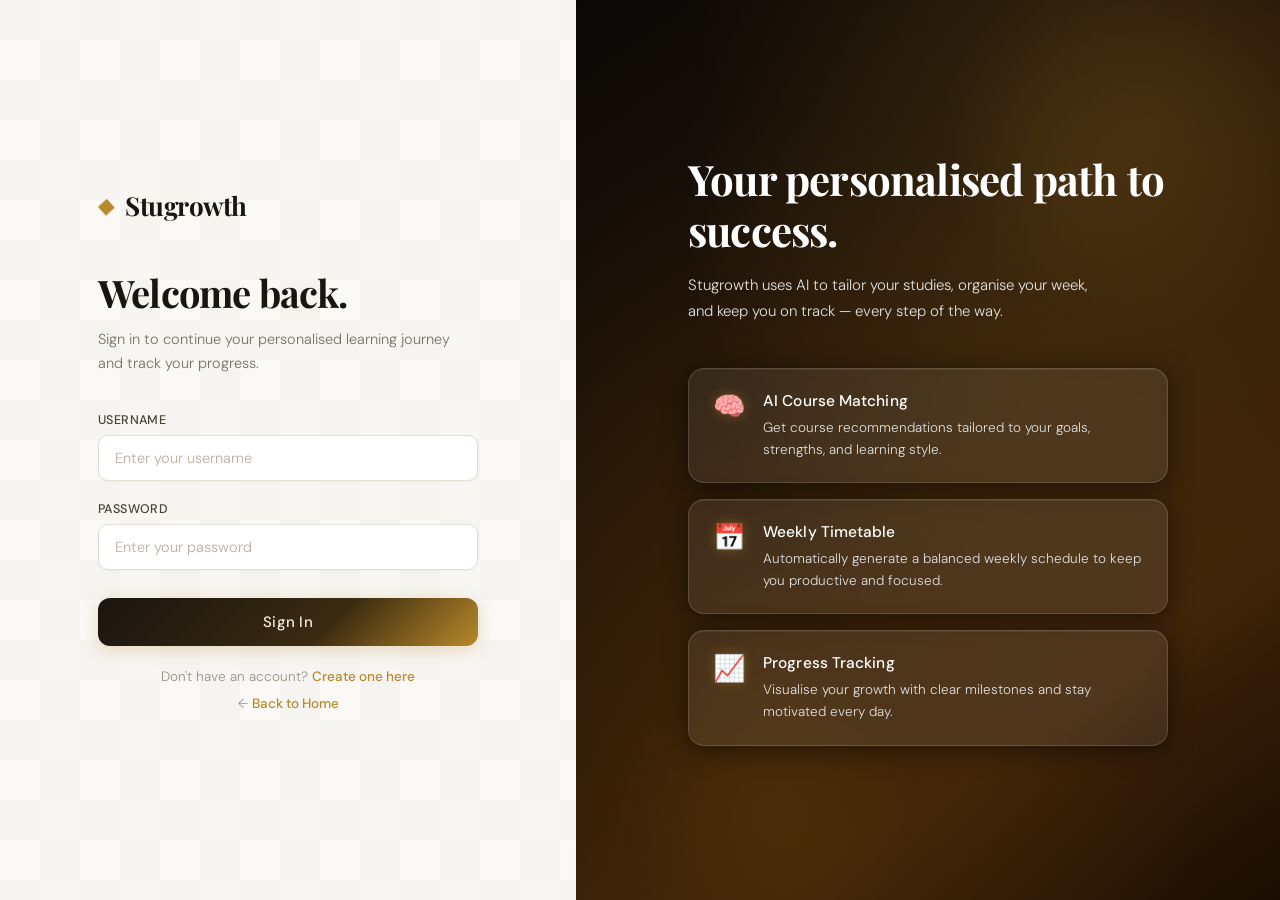
==== commit dcbc6f98: "added learner level based personalised plans" ====
--- a/pages/dashboard.html
+++ b/pages/dashboard.html
@@ -9,9 +9,6 @@
 
   <style>
 
-    /* ================================================
-       DASHBOARD PAGE RESET
-       ================================================ */
     *, *::before, *::after { margin: 0; padding: 0; box-sizing: border-box; }
 
     html, body {
@@ -22,645 +19,145 @@
       overflow: hidden;
     }
 
-    /* ================================================
-       APP SHELL
-       ================================================ */
-    .app-shell {
-      display: flex;
-      height: 100vh;
-      width: 100vw;
-    }
-
-    /* ================================================
-       LEFT SIDEBAR — dark, unchanged
-       ================================================ */
+    .app-shell { display: flex; height: 100vh; width: 100vw; }
+
+    /* ── SIDEBAR ── */
     .sidebar {
-      width: 248px;
-      flex-shrink: 0;
+      width: 248px; flex-shrink: 0;
       background: #0c0906;
-      border-right: 1px solid rgba(184, 137, 42, 0.18);
-      display: flex;
-      flex-direction: column;
-      position: relative;
-      z-index: 20;
+      border-right: 1px solid rgba(184,137,42,0.18);
+      display: flex; flex-direction: column;
+      position: relative; z-index: 20;
       box-shadow: 4px 0 24px rgba(0,0,0,0.35);
     }
-
     .sidebar::before {
-      content: '';
-      position: absolute;
-      top: 0; left: 0; right: 0;
-      height: 220px;
+      content: ''; position: absolute;
+      top: 0; left: 0; right: 0; height: 220px;
       background: radial-gradient(ellipse at 50% 0%, rgba(184,137,42,0.12) 0%, transparent 70%);
       pointer-events: none;
     }
-
     .sidebar-logo {
-      display: flex;
-      align-items: center;
-      gap: 10px;
+      display: flex; align-items: center; gap: 10px;
       padding: 28px 24px 22px;
       border-bottom: 1px solid rgba(255,255,255,0.06);
       text-decoration: none;
     }
-
     .sidebar-logo-icon {
-      font-size: 18px;
-      color: #b8892a;
-      display: inline-block;
-      animation: spin-slow 8s linear infinite;
-    }
-
-    @keyframes spin-slow {
-      from { transform: rotate(0deg); }
-      to   { transform: rotate(360deg); }
-    }
-
-    .sidebar-logo-text {
-      font-family: 'Playfair Display', serif;
-      font-size: 20px;
-      font-weight: 700;
-      color: #f0e4c8;
-      letter-spacing: -0.3px;
-    }
-
-    .sidebar-nav {
-      flex: 1;
-      padding: 22px 12px;
-      display: flex;
-      flex-direction: column;
-      gap: 3px;
-    }
-
-    .nav-section-label {
-      font-size: 10px;
-      font-weight: 500;
-      letter-spacing: 2px;
-      text-transform: uppercase;
-      color: #4a3e2a;
-      padding: 0 12px;
-      margin: 10px 0 8px;
-    }
-
-    .nav-item {
-      display: flex;
-      align-items: center;
-      gap: 12px;
-      padding: 11px 14px;
-      border-radius: 10px;
-      text-decoration: none;
-      font-size: 14px;
-      font-weight: 400;
-      color: #7a6a52;
-      transition: background 0.18s ease, color 0.18s ease;
-      cursor: pointer;
-      border: none;
-      background: transparent;
-      width: 100%;
-      text-align: left;
-    }
-
-    .nav-item:hover {
-      background: rgba(255,255,255,0.06);
-      color: #f0e4c8;
-    }
-
-    .nav-item.active {
-      background: rgba(184, 137, 42, 0.16);
-      color: #d4a843;
-      font-weight: 500;
-    }
-
-    .nav-item .nav-icon {
-      font-size: 16px;
-      width: 20px;
-      text-align: center;
-      flex-shrink: 0;
-    }
-
-    .sidebar-footer {
-      padding: 14px 12px 24px;
-      border-top: 1px solid rgba(255,255,255,0.05);
-    }
-
-    .nav-item.logout { color: #7a5050; }
-    .nav-item.logout:hover {
-      background: rgba(200, 60, 60, 0.10);
-      color: #e08080;
-    }
-
-    /* ================================================
-       RIGHT CONTENT AREA — LIGHT
-       ================================================ */
-    .content-area {
-      flex: 1;
-      display: flex;
-      flex-direction: column;
-      overflow: hidden;
-      background: #f2efe8;
-    }
-
-    /* ---- TOP NAVBAR ---- */
-    .topbar {
-      height: 62px;
-      flex-shrink: 0;
-      display: flex;
-      align-items: center;
-      justify-content: space-between;
-      padding: 0 36px;
-      background: #ffffff;
-      border-bottom: 1px solid #e4ddd3;
-      box-shadow: 0 1px 6px rgba(0,0,0,0.06);
-    }
-
-    .topbar-left {
-      display: flex;
-      flex-direction: column;
-      gap: 2px;
-    }
-
-    .topbar-breadcrumb {
-      font-size: 11.5px;
-      color: #b0a090;
-      font-weight: 400;
-      letter-spacing: 0.2px;
-    }
-
-    .topbar-breadcrumb a {
-      color: #b8892a;
-      text-decoration: none;
-    }
-
+      font-size: 18px; color: #b8892a;
+      animation: spin-slow 8s linear infinite; display: inline-block;
+    }
+    @keyframes spin-slow { from { transform: rotate(0deg); } to { transform: rotate(360deg); } }
+    .sidebar-logo-text { font-family: 'Playfair Display', serif; font-size: 20px; font-weight: 700; color: #f0e4c8; }
+    .sidebar-nav { flex: 1; padding: 22px 12px; display: flex; flex-direction: column; gap: 3px; }
+    .nav-section-label { font-size: 10px; font-weight: 500; letter-spacing: 2px; text-transform: uppercase; color: #4a3e2a; padding: 0 12px; margin: 10px 0 8px; }
+    .nav-item { display: flex; align-items: center; gap: 12px; padding: 11px 14px; border-radius: 10px; text-decoration: none; font-size: 14px; font-weight: 400; color: #7a6a52; transition: background 0.18s ease, color 0.18s ease; cursor: pointer; border: none; background: transparent; width: 100%; text-align: left; }
+    .nav-item:hover        { background: rgba(255,255,255,0.06); color: #f0e4c8; }
+    .nav-item.active       { background: rgba(184,137,42,0.16); color: #d4a843; font-weight: 500; }
+    .nav-item .nav-icon    { font-size: 16px; width: 20px; text-align: center; flex-shrink: 0; }
+    .nav-item.logout       { color: #7a5050; }
+    .nav-item.logout:hover { background: rgba(200,60,60,0.10); color: #e08080; }
+    .sidebar-footer { padding: 14px 12px 24px; border-top: 1px solid rgba(255,255,255,0.05); }
+
+    /* ── CONTENT AREA ── */
+    .content-area { flex: 1; display: flex; flex-direction: column; overflow: hidden; background: #f2efe8; }
+
+    .topbar { height: 62px; flex-shrink: 0; display: flex; align-items: center; justify-content: space-between; padding: 0 36px; background: #ffffff; border-bottom: 1px solid #e4ddd3; box-shadow: 0 1px 6px rgba(0,0,0,0.06); }
+    .topbar-left { display: flex; flex-direction: column; gap: 2px; }
+    .topbar-breadcrumb { font-size: 11.5px; color: #b0a090; font-weight: 400; }
+    .topbar-breadcrumb a { color: #b8892a; text-decoration: none; }
     .topbar-breadcrumb a:hover { text-decoration: underline; }
-
-    .topbar-title {
-      font-size: 15px;
-      font-weight: 600;
-      color: #1a1510;
-      letter-spacing: -0.1px;
-    }
-
-    .topbar-right {
-      display: flex;
-      align-items: center;
-      gap: 14px;
-    }
-
-    .topbar-greeting {
-      font-size: 13.5px;
-      font-weight: 400;
-      color: #7a6a52;
-    }
-
-    .topbar-avatar {
-      width: 36px;
-      height: 36px;
-      border-radius: 50%;
-      background: linear-gradient(135deg, #3a2a10, #b8892a);
-      display: flex;
-      align-items: center;
-      justify-content: center;
-      font-size: 15px;
-      font-weight: 600;
-      color: #f0e4c8;
-      border: 2px solid rgba(184,137,42,0.35);
-      flex-shrink: 0;
-    }
-
-    /* ---- SCROLLABLE MAIN ---- */
-    .main-scroll {
-      flex: 1;
-      overflow-y: auto;
-      padding: 32px 36px 60px;
-    }
-
+    .topbar-title    { font-size: 15px; font-weight: 600; color: #1a1510; }
+    .topbar-right    { display: flex; align-items: center; gap: 14px; }
+    .topbar-greeting { font-size: 13.5px; font-weight: 400; color: #7a6a52; }
+    .topbar-avatar   { width: 36px; height: 36px; border-radius: 50%; background: linear-gradient(135deg,#3a2a10,#b8892a); display: flex; align-items: center; justify-content: center; font-size: 15px; font-weight: 600; color: #f0e4c8; border: 2px solid rgba(184,137,42,0.35); flex-shrink: 0; }
+
+    .main-scroll { flex: 1; overflow-y: auto; padding: 32px 36px 60px; }
     .main-scroll::-webkit-scrollbar { width: 5px; }
-    .main-scroll::-webkit-scrollbar-track { background: transparent; }
     .main-scroll::-webkit-scrollbar-thumb { background: #d9cfc0; border-radius: 3px; }
 
-    /* ================================================
-       WELCOME BANNER
-       ================================================ */
-    .welcome-banner {
-      background: linear-gradient(120deg, #1a1108 0%, #3a2208 50%, #b8892a 100%);
-      border-radius: 16px;
-      padding: 24px 30px;
-      margin-bottom: 28px;
-      display: flex;
-      align-items: center;
-      justify-content: space-between;
-      box-shadow: 0 4px 20px rgba(184,137,42,0.18);
-      animation: fadeUp 0.4s ease both;
-      position: relative;
-      overflow: hidden;
-    }
-
-    .welcome-banner::after {
-      content: '';
-      position: absolute;
-      top: -40px; right: -40px;
-      width: 180px; height: 180px;
-      background: radial-gradient(circle, rgba(255,255,255,0.06) 0%, transparent 70%);
-      border-radius: 50%;
-      pointer-events: none;
-    }
-
-    .welcome-banner-text h2 {
-      font-family: 'Playfair Display', serif;
-      font-size: 22px;
-      font-weight: 700;
-      color: #ffffff;
-      margin-bottom: 4px;
-    }
-
-    .welcome-banner-text p {
-      font-size: 13.5px;
-      font-weight: 300;
-      color: rgba(255,255,255,0.70);
-      line-height: 1.5;
-    }
-
-    .welcome-banner-emoji {
-      font-size: 40px;
-      flex-shrink: 0;
-      margin-left: 20px;
-    }
-
-    /* ================================================
-       HERO SECTION
-       ================================================ */
-    .hero {
-      margin-bottom: 28px;
-      animation: fadeUp 0.45s ease 0.05s both;
-    }
-
-    .hero-eyebrow {
-      font-size: 11px;
-      font-weight: 600;
-      letter-spacing: 2.5px;
-      text-transform: uppercase;
-      color: #b8892a;
-      margin-bottom: 10px;
-    }
-
-    .hero-heading {
-      font-family: 'Playfair Display', serif;
-      font-size: 34px;
-      font-weight: 700;
-      color: #1a1510;
-      line-height: 1.2;
-      letter-spacing: -0.6px;
-      margin-bottom: 10px;
-    }
-
-    .hero-heading .gold {
-      color: #b8892a;
-    }
-
-    .hero-desc {
-      font-size: 14.5px;
-      font-weight: 300;
-      color: #5a4e3e;
-      line-height: 1.7;
-      max-width: 520px;
-    }
-
-    /* ================================================
-       CONTENT GRID
-       ================================================ */
-    .content-grid {
-      display: grid;
-      grid-template-columns: 1fr 290px;
-      gap: 22px;
-      align-items: start;
-    }
-
-    /* ================================================
-       FORM CARD — light background
-       ================================================ */
-    .form-card {
-      background: #ffffff;
-      border: 1px solid #e4ddd3;
-      border-radius: 18px;
-      padding: 30px 28px;
-      box-shadow: 0 2px 16px rgba(0,0,0,0.07);
-      animation: fadeUp 0.5s ease 0.1s both;
-      position: relative;
-      overflow: hidden;
-    }
-
-    /* Gold top accent line */
-    .form-card::before {
-      content: '';
-      position: absolute;
-      top: 0; left: 28px; right: 28px;
-      height: 2px;
-      background: linear-gradient(90deg, transparent, #b8892a, transparent);
-      border-radius: 0 0 4px 4px;
-    }
-
-    .form-card-title {
-      font-family: 'Playfair Display', serif;
-      font-size: 21px;
-      font-weight: 700;
-      color: #1a1510;
-      margin-bottom: 5px;
-    }
-
-    .form-card-subtitle {
-      font-size: 13.5px;
-      font-weight: 300;
-      color: #7a6a52;
-      margin-bottom: 26px;
-      line-height: 1.55;
-    }
-
-    /* Form field groups */
-    .dash-form-group {
-      display: flex;
-      flex-direction: column;
-      gap: 6px;
-      margin-bottom: 16px;
-    }
-
-    .dash-form-group label {
-      font-size: 11.5px;
-      font-weight: 600;
-      letter-spacing: 0.5px;
-      text-transform: uppercase;
-      color: #5a4e3e;
-    }
-
+    /* ── WELCOME BANNER ── */
+    .welcome-banner { background: linear-gradient(120deg,#1a1108 0%,#3a2208 50%,#b8892a 100%); border-radius: 16px; padding: 24px 30px; margin-bottom: 28px; display: flex; align-items: center; justify-content: space-between; box-shadow: 0 4px 20px rgba(184,137,42,0.18); animation: fadeUp 0.4s ease both; overflow: hidden; position: relative; }
+    .welcome-banner::after { content: ''; position: absolute; top: -40px; right: -40px; width: 180px; height: 180px; background: radial-gradient(circle,rgba(255,255,255,0.06) 0%,transparent 70%); border-radius: 50%; }
+    .welcome-banner-text h2 { font-family: 'Playfair Display', serif; font-size: 22px; font-weight: 700; color: #ffffff; margin-bottom: 4px; }
+    .welcome-banner-text p { font-size: 13.5px; font-weight: 300; color: rgba(255,255,255,0.70); line-height: 1.5; }
+    .welcome-banner-emoji { font-size: 40px; flex-shrink: 0; margin-left: 20px; }
+
+    /* ── PROGRESS CARDS ── */
+    .progress-cards-section { display: grid; grid-template-columns: repeat(3,1fr); gap: 20px; margin-bottom: 28px; }
+    .progress-card { background: #ffffff; border: 1px solid #e4ddd3; border-radius: 16px; padding: 22px; display: flex; align-items: flex-start; gap: 16px; box-shadow: 0 2px 12px rgba(0,0,0,0.06); position: relative; overflow: hidden; transition: transform 0.2s ease,box-shadow 0.2s ease; animation: fadeUp 0.5s ease both; }
+    .progress-card:nth-child(1) { animation-delay: 0.08s; }
+    .progress-card:nth-child(2) { animation-delay: 0.15s; }
+    .progress-card:nth-child(3) { animation-delay: 0.22s; }
+    .progress-card::before { content:''; position:absolute; top:0; left:20px; right:20px; height:2px; background:linear-gradient(90deg,transparent,#b8892a,transparent); }
+    .progress-card:hover { transform: translateY(-3px); box-shadow: 0 8px 24px rgba(0,0,0,0.10); }
+    .progress-card-icon  { font-size: 28px; flex-shrink: 0; margin-top: 2px; }
+    .progress-card-body  { flex: 1; }
+    .progress-card-label { font-size: 11px; font-weight: 600; letter-spacing: 1.5px; text-transform: uppercase; color: #9a8a6a; margin-bottom: 6px; }
+    .progress-card-value { font-family: 'Playfair Display', serif; font-size: 30px; font-weight: 700; color: #1a1510; line-height: 1; margin-bottom: 10px; }
+    .progress-card-value span { font-family: 'DM Sans', sans-serif; font-size: 14px; font-weight: 400; color: #b8892a; margin-left: 3px; }
+    .progress-card-desc  { font-size: 12.5px; font-weight: 400; color: #7a6a52; line-height: 1.5; }
+    .progress-bar-track  { width: 100%; height: 7px; background: #f0ebe3; border-radius: 50px; margin-bottom: 8px; overflow: hidden; }
+    .progress-bar-fill   { height: 100%; background: linear-gradient(90deg,#b8892a,#d4a843); border-radius: 50px; }
+
+    /* ── SECTION DIVIDER ── */
+    .section-divider { margin: 8px 0 24px; display: flex; align-items: center; gap: 14px; }
+    .section-divider-title { font-family: 'Playfair Display', serif; font-size: 19px; font-weight: 700; color: #1a1510; white-space: nowrap; }
+    .section-divider-line  { flex: 1; height: 1px; background: linear-gradient(90deg,#e4ddd3,transparent); }
+
+    /* ── CONTENT GRID ── */
+    .content-grid { display: grid; grid-template-columns: 1fr 290px; gap: 22px; align-items: start; }
+
+    /* ── FORM CARD ── */
+    .form-card { background: #ffffff; border: 1px solid #e4ddd3; border-radius: 18px; padding: 30px 28px; box-shadow: 0 2px 16px rgba(0,0,0,0.07); animation: fadeUp 0.5s ease 0.1s both; position: relative; overflow: hidden; }
+    .form-card::before { content:''; position:absolute; top:0; left:28px; right:28px; height:2px; background:linear-gradient(90deg,transparent,#b8892a,transparent); }
+    .form-card-title    { font-family: 'Playfair Display', serif; font-size: 20px; font-weight: 700; color: #1a1510; margin-bottom: 4px; }
+    .form-card-subtitle { font-size: 13.5px; font-weight: 300; color: #7a6a52; margin-bottom: 22px; line-height: 1.55; }
+
+    /* Section label inside form */
+    .form-section-label { font-size: 10.5px; font-weight: 600; letter-spacing: 2px; text-transform: uppercase; color: #b8892a; margin: 20px 0 14px; padding-bottom: 8px; border-bottom: 1px solid #f0ebe3; display: block; }
+
+    /* Class badge */
+    .class-badge { display: inline-flex; align-items: center; gap: 6px; font-size: 12.5px; font-weight: 500; color: #6a5020; background: rgba(184,137,42,0.10); border: 1px solid rgba(184,137,42,0.25); border-radius: 50px; padding: 5px 14px; margin-bottom: 18px; }
+
+    .dash-form-group { display: flex; flex-direction: column; gap: 6px; margin-bottom: 16px; }
+    .dash-form-group label { font-size: 11.5px; font-weight: 600; letter-spacing: 0.5px; text-transform: uppercase; color: #5a4e3e; }
     .dash-form-group input,
-    .dash-form-group select {
-      width: 100%;
-      padding: 11px 14px;
-      background: #faf8f4;
-      border: 1.5px solid #e4ddd3;
-      border-radius: 10px;
-      font-family: 'DM Sans', sans-serif;
-      font-size: 14px;
-      color: #1a1510;
-      outline: none;
-      transition: border-color 0.2s ease, box-shadow 0.2s ease;
-      appearance: none;
-      -webkit-appearance: none;
-    }
-
-    .dash-form-group select {
-      background-image: url("data:image/svg+xml,%3Csvg xmlns='http://www.w3.org/2000/svg' width='12' height='8' viewBox='0 0 12 8'%3E%3Cpath d='M1 1l5 5 5-5' stroke='%23b8892a' stroke-width='1.5' fill='none' stroke-linecap='round'/%3E%3C/svg%3E");
-      background-repeat: no-repeat;
-      background-position: right 14px center;
-      background-color: #faf8f4;
-      padding-right: 36px;
-      cursor: pointer;
-    }
-
+    .dash-form-group select { width: 100%; padding: 11px 14px; background: #faf8f4; border: 1.5px solid #e4ddd3; border-radius: 10px; font-family: 'DM Sans',sans-serif; font-size: 14px; color: #1a1510; outline: none; transition: border-color 0.2s ease,box-shadow 0.2s ease; appearance: none; -webkit-appearance: none; }
+    .dash-form-group select { background-image: url("data:image/svg+xml,%3Csvg xmlns='http://www.w3.org/2000/svg' width='12' height='8' viewBox='0 0 12 8'%3E%3Cpath d='M1 1l5 5 5-5' stroke='%23b8892a' stroke-width='1.5' fill='none' stroke-linecap='round'/%3E%3C/svg%3E"); background-repeat: no-repeat; background-position: right 14px center; background-color: #faf8f4; padding-right: 36px; cursor: pointer; }
     .dash-form-group input::placeholder { color: #c0b4a0; font-weight: 300; }
-
     .dash-form-group input:focus,
-    .dash-form-group select:focus {
-      border-color: #b8892a;
-      box-shadow: 0 0 0 3px rgba(184,137,42,0.10);
-      background: #ffffff;
-    }
-
-    .dash-form-group select option {
-      background: #ffffff;
-      color: #1a1510;
-    }
-
-    .form-row {
-      display: grid;
-      grid-template-columns: 1fr 1fr;
-      gap: 14px;
-    }
-
-    /* Generate button */
-    .btn-generate {
-      width: 100%;
-      padding: 13px;
-      margin-top: 8px;
-      background: linear-gradient(135deg, #1a1510 0%, #3a2a10 55%, #b8892a 100%);
-      color: #f5ecd9;
-      font-family: 'DM Sans', sans-serif;
-      font-size: 14.5px;
-      font-weight: 500;
-      letter-spacing: 0.3px;
-      border: none;
-      border-radius: 12px;
-      cursor: pointer;
-      box-shadow: 0 4px 18px rgba(184,137,42,0.22);
-      transition: transform 0.15s ease, box-shadow 0.15s ease, opacity 0.15s ease;
-    }
-
-    .btn-generate:hover {
-      transform: translateY(-2px);
-      box-shadow: 0 8px 26px rgba(184,137,42,0.32);
-      opacity: 0.94;
-    }
-
-    .btn-generate:active { transform: translateY(0); }
-
-    /* ================================================
-       RIGHT INFO CARDS — light background
-       ================================================ */
-    .info-cards-stack {
-      display: flex;
-      flex-direction: column;
-      gap: 16px;
-    }
-
-    .info-card {
-      background: #ffffff;
-      border: 1px solid #e4ddd3;
-      border-radius: 16px;
-      padding: 20px 18px;
-      box-shadow: 0 2px 12px rgba(0,0,0,0.06);
-      transition: transform 0.2s ease, box-shadow 0.2s ease, border-color 0.2s ease;
-      cursor: default;
-      position: relative;
-      overflow: hidden;
-    }
-
-    /* Gold top accent */
-    .info-card::before {
-      content: '';
-      position: absolute;
-      top: 0; left: 18px; right: 18px;
-      height: 2px;
-      background: linear-gradient(90deg, transparent, rgba(184,137,42,0.5), transparent);
-    }
-
+    .dash-form-group select:focus { border-color: #b8892a; box-shadow: 0 0 0 3px rgba(184,137,42,0.10); background: #ffffff; }
+    .dash-form-group select option { background: #ffffff; color: #1a1510; }
+
+    .form-row { display: grid; grid-template-columns: 1fr 1fr; gap: 14px; }
+
+    .marks-hint { font-size: 11.5px; color: #9a8a6a; margin-top: -10px; margin-bottom: 16px; }
+
+    .btn-generate { width: 100%; padding: 14px; margin-top: 10px; background: linear-gradient(135deg,#1a1510 0%,#3a2a10 55%,#b8892a 100%); color: #f5ecd9; font-family: 'DM Sans',sans-serif; font-size: 15px; font-weight: 500; border: none; border-radius: 12px; cursor: pointer; box-shadow: 0 4px 18px rgba(184,137,42,0.22); transition: transform 0.15s ease,box-shadow 0.15s ease,opacity 0.15s ease; }
+    .btn-generate:hover { transform: translateY(-2px); box-shadow: 0 8px 26px rgba(184,137,42,0.32); opacity: 0.94; }
+
+    /* ── INFO CARDS ── */
+    .info-cards-stack { display: flex; flex-direction: column; gap: 16px; }
+    .info-card { background: #ffffff; border: 1px solid #e4ddd3; border-radius: 16px; padding: 20px 18px; box-shadow: 0 2px 12px rgba(0,0,0,0.06); transition: transform 0.2s ease,box-shadow 0.2s ease; position: relative; overflow: hidden; }
+    .info-card::before { content:''; position:absolute; top:0; left:18px; right:18px; height:2px; background:linear-gradient(90deg,transparent,rgba(184,137,42,0.5),transparent); }
     .info-card:nth-child(1) { animation: fadeUp 0.5s ease 0.15s both; }
     .info-card:nth-child(2) { animation: fadeUp 0.5s ease 0.22s both; }
     .info-card:nth-child(3) { animation: fadeUp 0.5s ease 0.29s both; }
-
-    .info-card:hover {
-      transform: translateY(-3px);
-      box-shadow: 0 8px 24px rgba(0,0,0,0.10);
-      border-color: rgba(184,137,42,0.35);
-    }
-
-    .info-card-header {
-      display: flex;
-      align-items: center;
-      gap: 10px;
-      margin-bottom: 8px;
-    }
-
-    .info-card-icon {
-      font-size: 20px;
-    }
-
-    .info-card-title {
-      font-size: 14px;
-      font-weight: 600;
-      color: #1a1510;
-    }
-
-    .info-card-desc {
-      font-size: 12.5px;
-      font-weight: 400;
-      color: #6a5a4a;
-      line-height: 1.6;
-    }
-
-    .info-card-tag {
-      display: inline-block;
-      margin-top: 10px;
-      font-size: 10.5px;
-      font-weight: 600;
-      letter-spacing: 0.8px;
-      text-transform: uppercase;
-      color: #8a6520;
-      background: rgba(184,137,42,0.10);
-      border: 1px solid rgba(184,137,42,0.25);
-      border-radius: 6px;
-      padding: 3px 9px;
-    }
-
-    /* ================================================
-       ANIMATION
-       ================================================ */
-    @keyframes fadeUp {
-      from { opacity: 0; transform: translateY(16px); }
-      to   { opacity: 1; transform: translateY(0); }
-    }
-
-    /* ================================================
-       PROGRESS CARDS SECTION
-       ================================================ */
-    .progress-cards-section {
-      display: grid;
-      grid-template-columns: repeat(3, 1fr);
-      gap: 20px;
-      margin-bottom: 28px;
-    }
-
-    .progress-card {
-      background: #ffffff;
-      border: 1px solid #e4ddd3;
-      border-radius: 16px;
-      padding: 22px 22px 20px;
-      display: flex;
-      align-items: flex-start;
-      gap: 16px;
-      box-shadow: 0 2px 12px rgba(0,0,0,0.06);
-      position: relative;
-      overflow: hidden;
-      transition: transform 0.2s ease, box-shadow 0.2s ease;
-      animation: fadeUp 0.5s ease both;
-    }
-
-    .progress-card:nth-child(1) { animation-delay: 0.08s; }
-    .progress-card:nth-child(2) { animation-delay: 0.15s; }
-    .progress-card:nth-child(3) { animation-delay: 0.22s; }
-
-    /* Gold top accent line */
-    .progress-card::before {
-      content: '';
-      position: absolute;
-      top: 0; left: 20px; right: 20px;
-      height: 2px;
-      background: linear-gradient(90deg, transparent, #b8892a, transparent);
-    }
-
-    .progress-card:hover {
-      transform: translateY(-3px);
-      box-shadow: 0 8px 24px rgba(0,0,0,0.10);
-    }
-
-    .progress-card-icon {
-      font-size: 28px;
-      flex-shrink: 0;
-      margin-top: 2px;
-    }
-
-    .progress-card-body {
-      flex: 1;
-    }
-
-    .progress-card-label {
-      font-size: 11px;
-      font-weight: 600;
-      letter-spacing: 1.5px;
-      text-transform: uppercase;
-      color: #9a8a6a;
-      margin-bottom: 6px;
-    }
-
-    .progress-card-value {
-      font-family: 'Playfair Display', serif;
-      font-size: 30px;
-      font-weight: 700;
-      color: #1a1510;
-      line-height: 1;
-      margin-bottom: 10px;
-    }
-
-    .progress-card-value span {
-      font-family: 'DM Sans', sans-serif;
-      font-size: 14px;
-      font-weight: 400;
-      color: #b8892a;
-      margin-left: 3px;
-    }
-
-    .progress-card-desc {
-      font-size: 12.5px;
-      font-weight: 400;
-      color: #7a6a52;
-      line-height: 1.5;
-    }
-
-    /* Progress bar for Overall Progress card */
-    .progress-bar-track {
-      width: 100%;
-      height: 7px;
-      background: #f0ebe3;
-      border-radius: 50px;
-      margin-bottom: 8px;
-      overflow: hidden;
-    }
-
-    .progress-bar-fill {
-      height: 100%;
-      background: linear-gradient(90deg, #b8892a, #d4a843);
-      border-radius: 50px;
-      transition: width 0.8s ease;
-    }
-
-    /* ================================================
-       RESPONSIVE
-       ================================================ */
+    .info-card:hover { transform: translateY(-3px); box-shadow: 0 8px 24px rgba(0,0,0,0.10); border-color: rgba(184,137,42,0.35); }
+    .info-card-header { display: flex; align-items: center; gap: 10px; margin-bottom: 8px; }
+    .info-card-icon   { font-size: 20px; }
+    .info-card-title  { font-size: 14px; font-weight: 600; color: #1a1510; }
+    .info-card-desc   { font-size: 12.5px; font-weight: 400; color: #6a5a4a; line-height: 1.6; }
+    .info-card-tag    { display: inline-block; margin-top: 10px; font-size: 10.5px; font-weight: 600; letter-spacing: 0.8px; text-transform: uppercase; color: #8a6520; background: rgba(184,137,42,0.10); border: 1px solid rgba(184,137,42,0.25); border-radius: 6px; padding: 3px 9px; }
+
+    @keyframes fadeUp { from { opacity:0; transform:translateY(16px); } to { opacity:1; transform:translateY(0); } }
+
     @media (max-width: 1100px) {
       .content-grid { grid-template-columns: 1fr; }
       .progress-cards-section { grid-template-columns: 1fr; }
       .info-cards-stack { flex-direction: row; flex-wrap: wrap; }
       .info-card { flex: 1 1 200px; }
     }
-
     @media (max-width: 820px) {
       html, body { overflow: auto; }
       .app-shell { flex-direction: column; height: auto; }
@@ -672,107 +169,62 @@
       .main-scroll { overflow: visible; padding: 24px 20px 48px; }
       .topbar { padding: 0 20px; }
       .form-row { grid-template-columns: 1fr; }
-      .hero-heading { font-size: 26px; }
       .welcome-banner-emoji { display: none; }
     }
-
   </style>
 </head>
 <body>
 
 <div class="app-shell">
 
-  <!-- ================================================
-       LEFT SIDEBAR — dark
-       ================================================ -->
+  <!-- SIDEBAR -->
   <aside class="sidebar">
-
     <a href="../index.html" class="sidebar-logo">
       <span class="sidebar-logo-icon">&#9670;</span>
       <span class="sidebar-logo-text">Stugrowth</span>
     </a>
-
     <nav class="sidebar-nav">
       <p class="nav-section-label">Menu</p>
-
-      <a href="dashboard.html" class="nav-item active">
-        <span class="nav-icon">&#x1F3E0;</span>
-        Dashboard
-      </a>
-
-      <a href="#" class="nav-item">
-        <span class="nav-icon">&#x1F4C8;</span>
-        My Progress
-      </a>
-
-      <a href="#" class="nav-item">
-        <span class="nav-icon">&#x1F4DA;</span>
-        Courses
-      </a>
-
-      <a href="#" class="nav-item">
-        <span class="nav-icon">&#x2699;&#xFE0F;</span>
-        Settings
-      </a>
+      <a href="dashboard.html" class="nav-item active"><span class="nav-icon">&#x1F3E0;</span> Dashboard</a>
+      <a href="plan.html"      class="nav-item"><span class="nav-icon">&#x1F4CB;</span> My Plan</a>
+      <a href="#"              class="nav-item"><span class="nav-icon">&#x1F4C8;</span> My Progress</a>
+      <a href="#"              class="nav-item"><span class="nav-icon">&#x1F4DA;</span> Courses</a>
+      <a href="#"              class="nav-item"><span class="nav-icon">&#x2699;&#xFE0F;</span> Settings</a>
     </nav>
-
     <div class="sidebar-footer">
       <button class="nav-item logout" id="logoutBtn">
-        <span class="nav-icon">&#x1F6AA;</span>
-        Logout
+        <span class="nav-icon">&#x1F6AA;</span> Logout
       </button>
     </div>
-
   </aside>
 
-
-  <!-- ================================================
-       RIGHT CONTENT AREA — light
-       ================================================ -->
+  <!-- CONTENT AREA -->
   <div class="content-area">
 
-    <!-- TOP NAVBAR -->
     <header class="topbar">
       <div class="topbar-left">
-        <span class="topbar-breadcrumb">
-          <a href="../index.html">Stugrowth</a> &rsaquo; Dashboard
-        </span>
+        <span class="topbar-breadcrumb"><a href="../index.html">Stugrowth</a> &rsaquo; Dashboard</span>
         <span class="topbar-title">Dashboard</span>
       </div>
       <div class="topbar-right">
         <span class="topbar-greeting" id="topbarGreeting">Hello, Student &#x1F44B;</span>
-        <div class="topbar-avatar">S</div>
+        <div class="topbar-avatar"   id="topbarAvatar">S</div>
       </div>
     </header>
 
-    <!-- SCROLLABLE MAIN -->
     <div class="main-scroll">
 
       <!-- WELCOME BANNER -->
       <div class="welcome-banner">
         <div class="welcome-banner-text">
           <h2 id="welcomeBannerName">Welcome back, Student! &#x1F393;</h2>
-          <p>You're one step closer to your goal. Let's build your plan for today.</p>
+          <p>Build your personalised learning plan today.</p>
         </div>
         <div class="welcome-banner-emoji">&#x1F4D6;</div>
       </div>
 
-      <!-- HERO SECTION -->
-      <section class="hero">
-        <p class="hero-eyebrow">&#x2728; AI-Powered Learning</p>
-        <h1 class="hero-heading">
-          Your <span class="gold">personalised</span><br />
-          learning journey.
-        </h1>
-        <p class="hero-desc">
-          Tell us a little about yourself and we'll build a smart study plan tailored to your goals, pace, and learning style.
-        </p>
-      </section>
-
-      <!-- PROGRESS CARDS SECTION -->
+      <!-- PROGRESS CARDS -->
       <div class="progress-cards-section">
-
-        <!-- Card 1: Enrolled Courses -->
         <div class="progress-card">
           <div class="progress-card-icon">&#x1F4DA;</div>
           <div class="progress-card-body">
@@ -781,21 +233,15 @@
             <p class="progress-card-desc">Active this semester</p>
           </div>
         </div>
-
-        <!-- Card 2: Overall Progress -->
         <div class="progress-card">
           <div class="progress-card-icon">&#x1F4C8;</div>
           <div class="progress-card-body">
             <p class="progress-card-label">Overall Progress</p>
             <p class="progress-card-value">65<span>%</span></p>
-            <div class="progress-bar-track">
-              <div class="progress-bar-fill" style="width: 65%;"></div>
-            </div>
+            <div class="progress-bar-track"><div class="progress-bar-fill" style="width:65%;"></div></div>
             <p class="progress-card-desc">Keep going — you're doing great!</p>
           </div>
         </div>
-
-        <!-- Card 3: Weekly Goal -->
         <div class="progress-card">
           <div class="progress-card-icon">&#x1F3AF;</div>
           <div class="progress-card-body">
@@ -804,162 +250,128 @@
             <p class="progress-card-desc">Complete 5 study sessions this week</p>
           </div>
         </div>
-
-      </div><!-- /progress-cards-section -->
+      </div>
+
+      <!-- SECTION HEADING -->
+      <div class="section-divider">
+        <span class="section-divider-title">&#x1F4CB; Build Your Learning Plan</span>
+        <div class="section-divider-line"></div>
+      </div>
 
       <!-- CONTENT GRID -->
       <div class="content-grid">
 
         <!-- FORM CARD -->
         <div class="form-card">
-          <h2 class="form-card-title">Build your learning plan</h2>
-          <p class="form-card-subtitle">Fill in your details below and let our AI craft the perfect plan for you.</p>
+          <h2 class="form-card-title">Build your personalised learning plan</h2>
+          <p class="form-card-subtitle">Fill in your academic details and we'll create a smart study plan tailored just for you.</p>
+
+          <!-- Class badge auto-filled by JS -->
+          <span class="class-badge" id="classBadge">&#x1F393; Loading your class...</span>
+
+          <!-- Personal Info -->
+          <span class="form-section-label">&#x1F464; Personal Information</span>
 
           <div class="dash-form-group">
-            <label for="student-name">Your Name</label>
-            <input type="text" id="student-name" placeholder="e.g. Aditya Sharma" />
-          </div>
+            <label for="student-name">Full Name</label>
+            <input type="text" id="student-name" placeholder="Your full name" />
+          </div>
+
+          <!-- Academic Info -->
+          <span class="form-section-label">&#x1F4DA; Academic Information</span>
 
           <div class="form-row">
             <div class="dash-form-group">
-              <label for="student-class">Class / Grade</label>
-              <select id="student-class">
-                <option value="" disabled selected>Select class</option>
-                <option>Class 9</option>
-                <option>Class 10</option>
-                <option>Class 11</option>
-                <option>Class 12</option>
-                <option>1st Year B.Tech</option>
-                <option>2nd Year B.Tech</option>
-                <option>3rd Year B.Tech</option>
-                <option>4th Year B.Tech</option>
+              <label for="weak-subject">Subject</label>
+              <select id="weak-subject">
+                <option value="" disabled selected>Loading subjects...</option>
               </select>
             </div>
             <div class="dash-form-group">
-              <label for="weak-subject">Weak Subject</label>
-              <select id="weak-subject">
-                <option value="" disabled selected>Select subject</option>
-                <option>Mathematics</option>
-                <option>Physics</option>
-                <option>Chemistry</option>
-                <option>Biology</option>
-                <option>Computer Science</option>
-                <option>English</option>
-                <option>History</option>
-                <option>Economics</option>
-              </select>
-            </div>
-          </div>
+              <label for="student-marks">Marks / Grade (0–100)</label>
+              <input type="number" id="student-marks" placeholder="e.g. 72" min="0" max="100" />
+            </div>
+          </div>
+          <p class="marks-hint">&#x26A0;&#xFE0F; Enter your last exam marks out of 100 for this subject.</p>
+
+          <!-- Learning Preferences -->
+          <span class="form-section-label">&#x1F9E0; Learning Preferences</span>
 
           <div class="form-row">
             <div class="dash-form-group">
-              <label for="learning-goal">Learning Goal</label>
-              <select id="learning-goal">
-                <option value="" disabled selected>Select goal</option>
-                <option>Score above 90%</option>
-                <option>Pass all exams</option>
-                <option>Get into top college</option>
-                <option>Build coding skills</option>
-                <option>Improve overall grades</option>
-                <option>Prepare for competitive exams</option>
+              <label for="learner-level">IQ / Learning Speed</label>
+              <select id="learner-level">
+                <option value="" disabled selected>Select level</option>
+                <option>Slow Learner</option>
+                <option>Average Learner</option>
+                <option>Fast Learner</option>
               </select>
             </div>
             <div class="dash-form-group">
-              <label for="learning-style">Learning Style</label>
-              <select id="learning-style">
-                <option value="" disabled selected>Select style</option>
-                <option>Visual (videos, diagrams)</option>
-                <option>Reading &amp; notes</option>
-                <option>Practice problems</option>
-                <option>Group study</option>
-                <option>Flashcards &amp; quizzes</option>
+              <label for="study-hours">Study Hours per Day</label>
+              <select id="study-hours">
+                <option value="" disabled selected>Select hours</option>
+                <option>1 hour</option>
+                <option>2 hours</option>
+                <option>3 hours</option>
+                <option>4 hours</option>
+                <option>5 hours</option>
               </select>
             </div>
+          </div>
+
+          <div class="dash-form-group">
+            <label for="learning-goal">Learning Goal</label>
+            <select id="learning-goal">
+              <option value="" disabled selected>Select your goal</option>
+              <option>Exam Preparation</option>
+              <option>Skill Building</option>
+              <option>Concept Clarity</option>
+              <option>Improve Overall Grades</option>
+              <option>Get into Top College</option>
+              <option>Competitive Exam Prep</option>
+            </select>
           </div>
 
           <button class="btn-generate" id="generatePlanBtn">
             &#x1F9E0; Generate My Learning Plan
           </button>
+
         </div><!-- /form-card -->
 
         <!-- RIGHT INFO CARDS -->
         <div class="info-cards-stack">
-
           <div class="info-card">
             <div class="info-card-header">
               <span class="info-card-icon">&#x1F9E0;</span>
-              <span class="info-card-title">Course Recommendations</span>
-            </div>
-            <p class="info-card-desc">
-              Get a curated list of courses matched to your weak subjects and learning goals — updated weekly.
-            </p>
+              <span class="info-card-title">Smart Plan Generation</span>
+            </div>
+            <p class="info-card-desc">Your plan is personalised based on your class, marks, subject, and learning speed — not a generic template.</p>
             <span class="info-card-tag">AI Matched</span>
           </div>
-
           <div class="info-card">
             <div class="info-card-header">
               <span class="info-card-icon">&#x1F4C5;</span>
-              <span class="info-card-title">Weekly Timetable</span>
-            </div>
-            <p class="info-card-desc">
-              A balanced day-by-day study schedule built around your class hours and peak focus times.
-            </p>
+              <span class="info-card-title">Daily & Weekly Plan</span>
+            </div>
+            <p class="info-card-desc">Receive a structured daily routine and full weekly schedule tailored to your marks and learner level.</p>
             <span class="info-card-tag">Auto Generated</span>
           </div>
-
           <div class="info-card">
             <div class="info-card-header">
               <span class="info-card-icon">&#x1F4CB;</span>
-              <span class="info-card-title">Study Plan</span>
-            </div>
-            <p class="info-card-desc">
-              A step-by-step action plan with milestones to keep you on track and motivated every single week.
-            </p>
+              <span class="info-card-title">Personalised Advice</span>
+            </div>
+            <p class="info-card-desc">Get specific tips based on whether you're a Slow, Average, or Fast learner — and your academic goal.</p>
             <span class="info-card-tag">Goal Driven</span>
           </div>
-
-        </div><!-- /info-cards-stack -->
+        </div>
 
       </div><!-- /content-grid -->
-
     </div><!-- /main-scroll -->
-
   </div><!-- /content-area -->
-
 </div><!-- /app-shell -->
 
 <script src="../static/script.js"></script>
-<script>
-
-  const logoutBtn = document.getElementById("logoutBtn");
-  if (logoutBtn) {
-    logoutBtn.addEventListener("click", function () {
-      console.log("User logged out.");
-      window.location.href = "../index.html";
-    });
-  }
-
-  const generatePlanBtn = document.getElementById("generatePlanBtn");
-  if (generatePlanBtn) {
-    generatePlanBtn.addEventListener("click", function () {
-      const name    = document.getElementById("student-name").value.trim();
-      const grade   = document.getElementById("student-class").value;
-      const subject = document.getElementById("weak-subject").value;
-      const goal    = document.getElementById("learning-goal").value;
-      const style   = document.getElementById("learning-style").value;
-
-      if (!name || !grade || !subject || !goal || !style) {
-        alert("Please fill in all fields to generate your learning plan.");
-        return;
-      }
-
-      console.log("Generating plan for:", name, grade, subject, goal, style);
-      // TODO: Connect to backend or AI API
-      alert("Learning plan generated for " + name + "! (Backend not connected yet.)");
-    });
-  }
-
-</script>
-
 </body>
 </html>
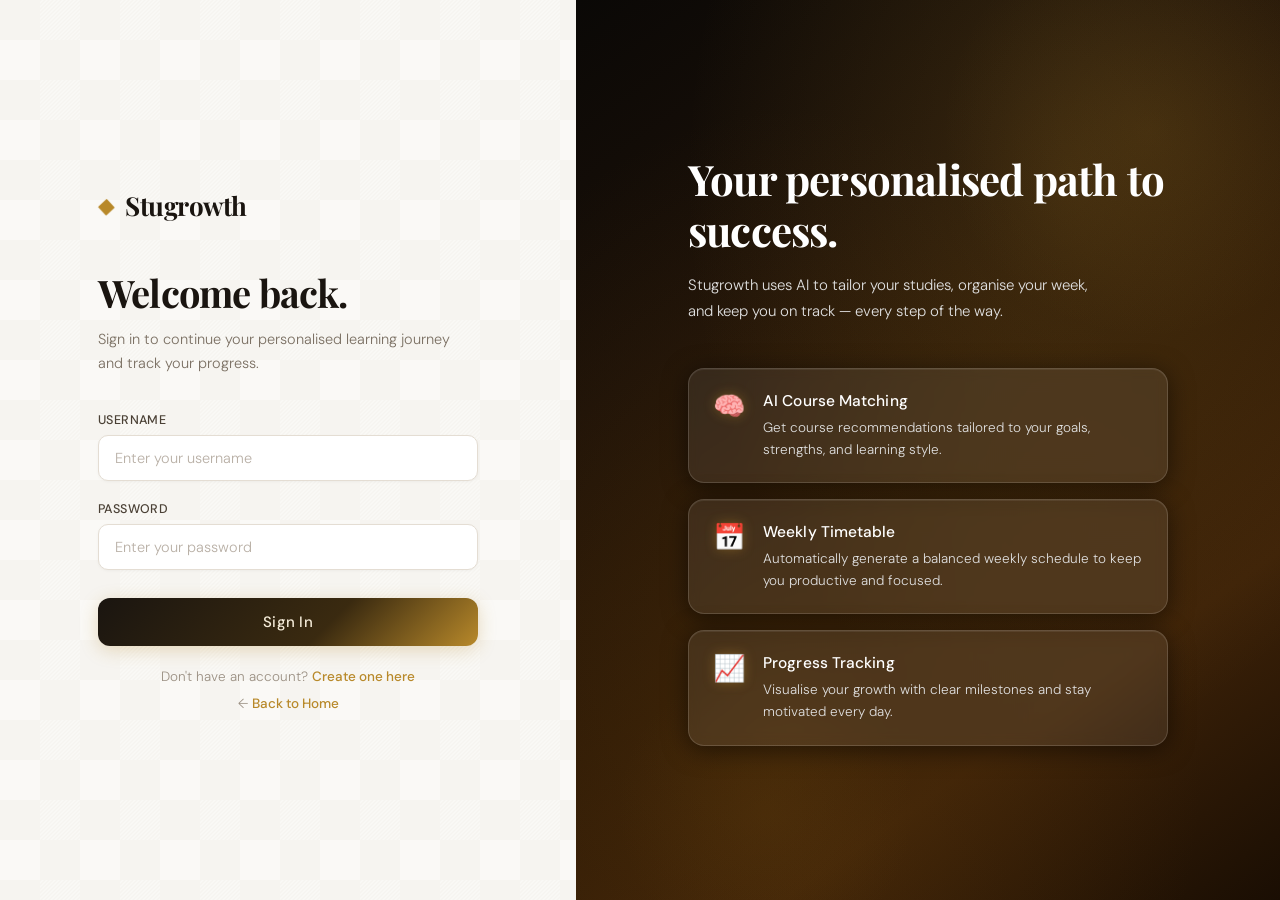
==== commit 868ca65d: "added optional skill assessment quiz" ====
--- a/pages/dashboard.html
+++ b/pages/dashboard.html
@@ -9,6 +9,7 @@
 
   <style>
 
+    /* ── RESET ── */
     *, *::before, *::after { margin: 0; padding: 0; box-sizing: border-box; }
 
     html, body {
@@ -19,11 +20,12 @@
       overflow: hidden;
     }
 
+    /* ── APP SHELL ── */
     .app-shell { display: flex; height: 100vh; width: 100vw; }
 
     /* ── SIDEBAR ── */
     .sidebar {
-      width: 248px; flex-shrink: 0;
+      width: 240px; flex-shrink: 0;
       background: #0c0906;
       border-right: 1px solid rgba(184,137,42,0.18);
       display: flex; flex-direction: column;
@@ -31,145 +33,339 @@
       box-shadow: 4px 0 24px rgba(0,0,0,0.35);
     }
     .sidebar::before {
-      content: ''; position: absolute;
-      top: 0; left: 0; right: 0; height: 220px;
+      content: ''; position: absolute; top: 0; left: 0; right: 0; height: 200px;
       background: radial-gradient(ellipse at 50% 0%, rgba(184,137,42,0.12) 0%, transparent 70%);
       pointer-events: none;
     }
     .sidebar-logo {
       display: flex; align-items: center; gap: 10px;
-      padding: 28px 24px 22px;
+      padding: 26px 22px 20px;
       border-bottom: 1px solid rgba(255,255,255,0.06);
       text-decoration: none;
     }
-    .sidebar-logo-icon {
-      font-size: 18px; color: #b8892a;
-      animation: spin-slow 8s linear infinite; display: inline-block;
-    }
+    .sidebar-logo-icon { font-size: 18px; color: #b8892a; animation: spin-slow 8s linear infinite; }
     @keyframes spin-slow { from { transform: rotate(0deg); } to { transform: rotate(360deg); } }
     .sidebar-logo-text { font-family: 'Playfair Display', serif; font-size: 20px; font-weight: 700; color: #f0e4c8; }
-    .sidebar-nav { flex: 1; padding: 22px 12px; display: flex; flex-direction: column; gap: 3px; }
-    .nav-section-label { font-size: 10px; font-weight: 500; letter-spacing: 2px; text-transform: uppercase; color: #4a3e2a; padding: 0 12px; margin: 10px 0 8px; }
-    .nav-item { display: flex; align-items: center; gap: 12px; padding: 11px 14px; border-radius: 10px; text-decoration: none; font-size: 14px; font-weight: 400; color: #7a6a52; transition: background 0.18s ease, color 0.18s ease; cursor: pointer; border: none; background: transparent; width: 100%; text-align: left; }
-    .nav-item:hover        { background: rgba(255,255,255,0.06); color: #f0e4c8; }
-    .nav-item.active       { background: rgba(184,137,42,0.16); color: #d4a843; font-weight: 500; }
-    .nav-item .nav-icon    { font-size: 16px; width: 20px; text-align: center; flex-shrink: 0; }
-    .nav-item.logout       { color: #7a5050; }
+    .sidebar-nav { flex: 1; padding: 20px 10px; display: flex; flex-direction: column; gap: 3px; }
+    .nav-label { font-size: 10px; font-weight: 600; letter-spacing: 2px; text-transform: uppercase; color: #4a3e2a; padding: 0 12px; margin: 8px 0 6px; }
+    .nav-item  { display: flex; align-items: center; gap: 12px; padding: 10px 14px; border-radius: 10px; text-decoration: none; font-size: 14px; font-weight: 400; color: #7a6a52; transition: background 0.18s, color 0.18s; cursor: pointer; border: none; background: transparent; width: 100%; text-align: left; }
+    .nav-item:hover  { background: rgba(255,255,255,0.06); color: #f0e4c8; }
+    .nav-item.active { background: rgba(184,137,42,0.16); color: #d4a843; font-weight: 500; }
+    .nav-item .ni    { font-size: 15px; width: 18px; text-align: center; flex-shrink: 0; }
+    .nav-item.logout { color: #7a5050; margin-top: auto; }
     .nav-item.logout:hover { background: rgba(200,60,60,0.10); color: #e08080; }
-    .sidebar-footer { padding: 14px 12px 24px; border-top: 1px solid rgba(255,255,255,0.05); }
+    .sidebar-footer { padding: 12px 10px 22px; border-top: 1px solid rgba(255,255,255,0.05); }
 
     /* ── CONTENT AREA ── */
-    .content-area { flex: 1; display: flex; flex-direction: column; overflow: hidden; background: #f2efe8; }
-
-    .topbar { height: 62px; flex-shrink: 0; display: flex; align-items: center; justify-content: space-between; padding: 0 36px; background: #ffffff; border-bottom: 1px solid #e4ddd3; box-shadow: 0 1px 6px rgba(0,0,0,0.06); }
-    .topbar-left { display: flex; flex-direction: column; gap: 2px; }
-    .topbar-breadcrumb { font-size: 11.5px; color: #b0a090; font-weight: 400; }
-    .topbar-breadcrumb a { color: #b8892a; text-decoration: none; }
-    .topbar-breadcrumb a:hover { text-decoration: underline; }
-    .topbar-title    { font-size: 15px; font-weight: 600; color: #1a1510; }
-    .topbar-right    { display: flex; align-items: center; gap: 14px; }
-    .topbar-greeting { font-size: 13.5px; font-weight: 400; color: #7a6a52; }
-    .topbar-avatar   { width: 36px; height: 36px; border-radius: 50%; background: linear-gradient(135deg,#3a2a10,#b8892a); display: flex; align-items: center; justify-content: center; font-size: 15px; font-weight: 600; color: #f0e4c8; border: 2px solid rgba(184,137,42,0.35); flex-shrink: 0; }
-
-    .main-scroll { flex: 1; overflow-y: auto; padding: 32px 36px 60px; }
-    .main-scroll::-webkit-scrollbar { width: 5px; }
+    .content-area { flex: 1; display: flex; flex-direction: column; overflow: hidden; }
+
+    /* ── TOPBAR ── */
+    .topbar { height: 60px; flex-shrink: 0; display: flex; align-items: center; justify-content: space-between; padding: 0 32px; background: #fff; border-bottom: 1px solid #e4ddd3; box-shadow: 0 1px 6px rgba(0,0,0,0.06); }
+    .topbar-left { display: flex; flex-direction: column; gap: 1px; }
+    .topbar-bread { font-size: 11px; color: #b0a090; }
+    .topbar-bread a { color: #b8892a; text-decoration: none; }
+    .topbar-title { font-size: 15px; font-weight: 600; color: #1a1510; }
+    .topbar-right { display: flex; align-items: center; gap: 12px; }
+    .topbar-greeting { font-size: 13px; color: #7a6a52; }
+    .topbar-avatar { width: 34px; height: 34px; border-radius: 50%; background: linear-gradient(135deg,#3a2a10,#b8892a); display: flex; align-items: center; justify-content: center; font-size: 14px; font-weight: 600; color: #f0e4c8; border: 2px solid rgba(184,137,42,0.35); flex-shrink: 0; }
+
+    /* ── SCROLL AREA ── */
+    .main-scroll { flex: 1; overflow-y: auto; padding: 30px 32px 60px; }
+    .main-scroll::-webkit-scrollbar { width: 4px; }
     .main-scroll::-webkit-scrollbar-thumb { background: #d9cfc0; border-radius: 3px; }
 
     /* ── WELCOME BANNER ── */
-    .welcome-banner { background: linear-gradient(120deg,#1a1108 0%,#3a2208 50%,#b8892a 100%); border-radius: 16px; padding: 24px 30px; margin-bottom: 28px; display: flex; align-items: center; justify-content: space-between; box-shadow: 0 4px 20px rgba(184,137,42,0.18); animation: fadeUp 0.4s ease both; overflow: hidden; position: relative; }
-    .welcome-banner::after { content: ''; position: absolute; top: -40px; right: -40px; width: 180px; height: 180px; background: radial-gradient(circle,rgba(255,255,255,0.06) 0%,transparent 70%); border-radius: 50%; }
-    .welcome-banner-text h2 { font-family: 'Playfair Display', serif; font-size: 22px; font-weight: 700; color: #ffffff; margin-bottom: 4px; }
-    .welcome-banner-text p { font-size: 13.5px; font-weight: 300; color: rgba(255,255,255,0.70); line-height: 1.5; }
-    .welcome-banner-emoji { font-size: 40px; flex-shrink: 0; margin-left: 20px; }
-
-    /* ── PROGRESS CARDS ── */
-    .progress-cards-section { display: grid; grid-template-columns: repeat(3,1fr); gap: 20px; margin-bottom: 28px; }
-    .progress-card { background: #ffffff; border: 1px solid #e4ddd3; border-radius: 16px; padding: 22px; display: flex; align-items: flex-start; gap: 16px; box-shadow: 0 2px 12px rgba(0,0,0,0.06); position: relative; overflow: hidden; transition: transform 0.2s ease,box-shadow 0.2s ease; animation: fadeUp 0.5s ease both; }
-    .progress-card:nth-child(1) { animation-delay: 0.08s; }
-    .progress-card:nth-child(2) { animation-delay: 0.15s; }
-    .progress-card:nth-child(3) { animation-delay: 0.22s; }
-    .progress-card::before { content:''; position:absolute; top:0; left:20px; right:20px; height:2px; background:linear-gradient(90deg,transparent,#b8892a,transparent); }
-    .progress-card:hover { transform: translateY(-3px); box-shadow: 0 8px 24px rgba(0,0,0,0.10); }
-    .progress-card-icon  { font-size: 28px; flex-shrink: 0; margin-top: 2px; }
-    .progress-card-body  { flex: 1; }
-    .progress-card-label { font-size: 11px; font-weight: 600; letter-spacing: 1.5px; text-transform: uppercase; color: #9a8a6a; margin-bottom: 6px; }
-    .progress-card-value { font-family: 'Playfair Display', serif; font-size: 30px; font-weight: 700; color: #1a1510; line-height: 1; margin-bottom: 10px; }
-    .progress-card-value span { font-family: 'DM Sans', sans-serif; font-size: 14px; font-weight: 400; color: #b8892a; margin-left: 3px; }
-    .progress-card-desc  { font-size: 12.5px; font-weight: 400; color: #7a6a52; line-height: 1.5; }
-    .progress-bar-track  { width: 100%; height: 7px; background: #f0ebe3; border-radius: 50px; margin-bottom: 8px; overflow: hidden; }
-    .progress-bar-fill   { height: 100%; background: linear-gradient(90deg,#b8892a,#d4a843); border-radius: 50px; }
-
-    /* ── SECTION DIVIDER ── */
-    .section-divider { margin: 8px 0 24px; display: flex; align-items: center; gap: 14px; }
-    .section-divider-title { font-family: 'Playfair Display', serif; font-size: 19px; font-weight: 700; color: #1a1510; white-space: nowrap; }
-    .section-divider-line  { flex: 1; height: 1px; background: linear-gradient(90deg,#e4ddd3,transparent); }
-
-    /* ── CONTENT GRID ── */
-    .content-grid { display: grid; grid-template-columns: 1fr 290px; gap: 22px; align-items: start; }
-
-    /* ── FORM CARD ── */
-    .form-card { background: #ffffff; border: 1px solid #e4ddd3; border-radius: 18px; padding: 30px 28px; box-shadow: 0 2px 16px rgba(0,0,0,0.07); animation: fadeUp 0.5s ease 0.1s both; position: relative; overflow: hidden; }
-    .form-card::before { content:''; position:absolute; top:0; left:28px; right:28px; height:2px; background:linear-gradient(90deg,transparent,#b8892a,transparent); }
-    .form-card-title    { font-family: 'Playfair Display', serif; font-size: 20px; font-weight: 700; color: #1a1510; margin-bottom: 4px; }
-    .form-card-subtitle { font-size: 13.5px; font-weight: 300; color: #7a6a52; margin-bottom: 22px; line-height: 1.55; }
-
-    /* Section label inside form */
-    .form-section-label { font-size: 10.5px; font-weight: 600; letter-spacing: 2px; text-transform: uppercase; color: #b8892a; margin: 20px 0 14px; padding-bottom: 8px; border-bottom: 1px solid #f0ebe3; display: block; }
+    .welcome-banner {
+      background: linear-gradient(120deg, #1a1108 0%, #3a2208 50%, #b8892a 100%);
+      border-radius: 16px; padding: 22px 28px; margin-bottom: 26px;
+      display: flex; align-items: center; justify-content: space-between;
+      box-shadow: 0 4px 20px rgba(184,137,42,0.18);
+      animation: fadeUp 0.4s ease both;
+      position: relative; overflow: hidden;
+    }
+    .welcome-banner::after { content: ''; position: absolute; top: -40px; right: -40px; width: 160px; height: 160px; background: radial-gradient(circle, rgba(255,255,255,0.05) 0%, transparent 70%); border-radius: 50%; }
+    .welcome-banner-text h2 { font-family: 'Playfair Display', serif; font-size: 21px; font-weight: 700; color: #fff; margin-bottom: 4px; }
+    .welcome-banner-text p  { font-size: 13px; font-weight: 300; color: rgba(255,255,255,0.68); line-height: 1.5; }
+    .welcome-banner-emoji   { font-size: 38px; flex-shrink: 0; margin-left: 16px; }
 
     /* Class badge */
-    .class-badge { display: inline-flex; align-items: center; gap: 6px; font-size: 12.5px; font-weight: 500; color: #6a5020; background: rgba(184,137,42,0.10); border: 1px solid rgba(184,137,42,0.25); border-radius: 50px; padding: 5px 14px; margin-bottom: 18px; }
-
-    .dash-form-group { display: flex; flex-direction: column; gap: 6px; margin-bottom: 16px; }
-    .dash-form-group label { font-size: 11.5px; font-weight: 600; letter-spacing: 0.5px; text-transform: uppercase; color: #5a4e3e; }
-    .dash-form-group input,
-    .dash-form-group select { width: 100%; padding: 11px 14px; background: #faf8f4; border: 1.5px solid #e4ddd3; border-radius: 10px; font-family: 'DM Sans',sans-serif; font-size: 14px; color: #1a1510; outline: none; transition: border-color 0.2s ease,box-shadow 0.2s ease; appearance: none; -webkit-appearance: none; }
-    .dash-form-group select { background-image: url("data:image/svg+xml,%3Csvg xmlns='http://www.w3.org/2000/svg' width='12' height='8' viewBox='0 0 12 8'%3E%3Cpath d='M1 1l5 5 5-5' stroke='%23b8892a' stroke-width='1.5' fill='none' stroke-linecap='round'/%3E%3C/svg%3E"); background-repeat: no-repeat; background-position: right 14px center; background-color: #faf8f4; padding-right: 36px; cursor: pointer; }
-    .dash-form-group input::placeholder { color: #c0b4a0; font-weight: 300; }
-    .dash-form-group input:focus,
-    .dash-form-group select:focus { border-color: #b8892a; box-shadow: 0 0 0 3px rgba(184,137,42,0.10); background: #ffffff; }
-    .dash-form-group select option { background: #ffffff; color: #1a1510; }
-
-    .form-row { display: grid; grid-template-columns: 1fr 1fr; gap: 14px; }
-
-    .marks-hint { font-size: 11.5px; color: #9a8a6a; margin-top: -10px; margin-bottom: 16px; }
-
-    .btn-generate { width: 100%; padding: 14px; margin-top: 10px; background: linear-gradient(135deg,#1a1510 0%,#3a2a10 55%,#b8892a 100%); color: #f5ecd9; font-family: 'DM Sans',sans-serif; font-size: 15px; font-weight: 500; border: none; border-radius: 12px; cursor: pointer; box-shadow: 0 4px 18px rgba(184,137,42,0.22); transition: transform 0.15s ease,box-shadow 0.15s ease,opacity 0.15s ease; }
-    .btn-generate:hover { transform: translateY(-2px); box-shadow: 0 8px 26px rgba(184,137,42,0.32); opacity: 0.94; }
-
-    /* ── INFO CARDS ── */
-    .info-cards-stack { display: flex; flex-direction: column; gap: 16px; }
-    .info-card { background: #ffffff; border: 1px solid #e4ddd3; border-radius: 16px; padding: 20px 18px; box-shadow: 0 2px 12px rgba(0,0,0,0.06); transition: transform 0.2s ease,box-shadow 0.2s ease; position: relative; overflow: hidden; }
-    .info-card::before { content:''; position:absolute; top:0; left:18px; right:18px; height:2px; background:linear-gradient(90deg,transparent,rgba(184,137,42,0.5),transparent); }
-    .info-card:nth-child(1) { animation: fadeUp 0.5s ease 0.15s both; }
-    .info-card:nth-child(2) { animation: fadeUp 0.5s ease 0.22s both; }
-    .info-card:nth-child(3) { animation: fadeUp 0.5s ease 0.29s both; }
-    .info-card:hover { transform: translateY(-3px); box-shadow: 0 8px 24px rgba(0,0,0,0.10); border-color: rgba(184,137,42,0.35); }
-    .info-card-header { display: flex; align-items: center; gap: 10px; margin-bottom: 8px; }
-    .info-card-icon   { font-size: 20px; }
-    .info-card-title  { font-size: 14px; font-weight: 600; color: #1a1510; }
-    .info-card-desc   { font-size: 12.5px; font-weight: 400; color: #6a5a4a; line-height: 1.6; }
-    .info-card-tag    { display: inline-block; margin-top: 10px; font-size: 10.5px; font-weight: 600; letter-spacing: 0.8px; text-transform: uppercase; color: #8a6520; background: rgba(184,137,42,0.10); border: 1px solid rgba(184,137,42,0.25); border-radius: 6px; padding: 3px 9px; }
-
-    @keyframes fadeUp { from { opacity:0; transform:translateY(16px); } to { opacity:1; transform:translateY(0); } }
-
-    @media (max-width: 1100px) {
-      .content-grid { grid-template-columns: 1fr; }
-      .progress-cards-section { grid-template-columns: 1fr; }
-      .info-cards-stack { flex-direction: row; flex-wrap: wrap; }
-      .info-card { flex: 1 1 200px; }
-    }
+    .class-badge { display: inline-flex; align-items: center; gap: 6px; font-size: 12px; font-weight: 500; color: #6a5020; background: rgba(184,137,42,0.12); border: 1px solid rgba(184,137,42,0.28); border-radius: 50px; padding: 4px 14px; margin-bottom: 24px; animation: fadeUp 0.45s ease 0.05s both; }
+
+    /* ── GRADE SECTION CARD ── */
+    .grade-card {
+      background: #fff;
+      border: 1px solid #e4ddd3;
+      border-radius: 18px;
+      padding: 28px 26px;
+      box-shadow: 0 2px 16px rgba(0,0,0,0.07);
+      animation: fadeUp 0.5s ease 0.08s both;
+      position: relative; overflow: hidden;
+    }
+    .grade-card::before { content: ''; position: absolute; top: 0; left: 26px; right: 26px; height: 2px; background: linear-gradient(90deg, transparent, #b8892a, transparent); }
+
+    .grade-card-title { font-family: 'Playfair Display', serif; font-size: 20px; font-weight: 700; color: #1a1510; margin-bottom: 4px; }
+    .grade-card-sub   { font-size: 13.5px; font-weight: 300; color: #7a6a52; margin-bottom: 24px; line-height: 1.5; }
+
+    /* ── GRADE ROWS ── */
+    .grade-row {
+      display: flex; align-items: center; justify-content: space-between;
+      padding: 14px 16px;
+      background: #faf8f4;
+      border: 1px solid #eee8df;
+      border-radius: 12px;
+      margin-bottom: 10px;
+      transition: border-color 0.2s, background 0.2s;
+    }
+    .grade-row:hover { background: #f5f0e8; border-color: rgba(184,137,42,0.28); }
+
+    .grade-subject-name { display: flex; align-items: center; gap: 10px; font-size: 14.5px; font-weight: 500; color: #1a1510; flex: 1; }
+    .grade-subject-icon { font-size: 18px; }
+
+    .grade-input-wrap { display: flex; align-items: center; gap: 8px; }
+    .grade-input {
+      width: 88px;
+      padding: 8px 12px;
+      background: #fff;
+      border: 1.5px solid #d9d0c4;
+      border-radius: 8px;
+      font-family: 'DM Sans', sans-serif;
+      font-size: 15px;
+      font-weight: 500;
+      color: #1a1510;
+      text-align: center;
+      outline: none;
+      transition: border-color 0.2s, box-shadow 0.2s;
+      -moz-appearance: textfield;
+    }
+    .grade-input::-webkit-outer-spin-button,
+    .grade-input::-webkit-inner-spin-button { -webkit-appearance: none; }
+    .grade-input:focus { border-color: #b8892a; box-shadow: 0 0 0 3px rgba(184,137,42,0.10); }
+    .grade-input::placeholder { color: #c0b4a0; font-weight: 300; }
+    .grade-unit { font-size: 13px; color: #9a8a6a; font-weight: 400; }
+
+    /* ── DIVIDER ── */
+    .grade-divider { height: 1px; background: #f0ebe3; margin: 20px 0; }
+
+    /* ── ANALYSE BUTTON ── */
+    .btn-analyse {
+      width: 100%;
+      padding: 14px;
+      background: linear-gradient(135deg, #1a1510 0%, #3a2a10 55%, #b8892a 100%);
+      color: #f5ecd9;
+      font-family: 'DM Sans', sans-serif;
+      font-size: 15px; font-weight: 600;
+      border: none; border-radius: 12px;
+      cursor: pointer;
+      box-shadow: 0 4px 18px rgba(184,137,42,0.22);
+      transition: transform 0.15s, box-shadow 0.15s, opacity 0.15s;
+      letter-spacing: 0.2px;
+    }
+    .btn-analyse:hover { transform: translateY(-2px); box-shadow: 0 8px 26px rgba(184,137,42,0.32); opacity: 0.94; }
+
+    /* ── HOW IT WORKS ── */
+    .how-it-works { margin-top: 22px; animation: fadeUp 0.5s ease 0.14s both; }
+    .how-title { font-size: 11px; font-weight: 600; letter-spacing: 2px; text-transform: uppercase; color: #9a8a6a; margin-bottom: 14px; }
+    .how-steps { display: grid; grid-template-columns: repeat(3, 1fr); gap: 14px; }
+    .how-step  { background: #fff; border: 1px solid #e4ddd3; border-radius: 14px; padding: 16px 14px; text-align: center; box-shadow: 0 1px 8px rgba(0,0,0,0.05); }
+    .how-step-num  { display: inline-flex; align-items: center; justify-content: center; width: 28px; height: 28px; border-radius: 50%; background: linear-gradient(135deg,#3a2a10,#b8892a); color: #f5ecd9; font-size: 13px; font-weight: 700; margin-bottom: 8px; }
+    .how-step-text { font-size: 12.5px; font-weight: 400; color: #5a4e3e; line-height: 1.55; }
+
+    /* ══════════════════════════════════════════
+       TWO-COLUMN LAYOUT
+       Left  = grade form + how-it-works
+       Right = insight panel (3 cards)
+       ══════════════════════════════════════════ */
+    .dash-two-col {
+      display: grid;
+      grid-template-columns: 1fr 300px;
+      gap: 24px;
+      align-items: start;
+    }
+
+    /* ── LEFT COLUMN ── */
+    .dash-left { display: flex; flex-direction: column; min-width: 0; }
+
+    /* ── RIGHT PANEL ── */
+    .dash-right {
+      display: flex;
+      flex-direction: column;
+      gap: 16px;
+      position: sticky;
+      top: 0;               /* sticks within the scrollable main-scroll */
+    }
+
+    /* ── SHARED RIGHT CARD BASE ── */
+    .rp-card {
+      background: #ffffff;
+      border: 1px solid #e4ddd3;
+      border-radius: 16px;
+      padding: 20px 18px;
+      box-shadow: 0 2px 12px rgba(0,0,0,0.06);
+      position: relative;
+      overflow: hidden;
+      animation: fadeUp 0.5s ease both;
+    }
+
+    /* Subtle gold top rule on every right-panel card */
+    .rp-card::before {
+      content: '';
+      position: absolute;
+      top: 0; left: 18px; right: 18px;
+      height: 2px;
+      background: linear-gradient(90deg, transparent, rgba(184,137,42,0.55), transparent);
+    }
+
+    .rp-card:nth-child(1) { animation-delay: 0.10s; }
+    .rp-card:nth-child(2) { animation-delay: 0.18s; }
+    .rp-card:nth-child(3) { animation-delay: 0.26s; }
+
+    /* Card heading row */
+    .rp-card-head {
+      display: flex;
+      align-items: center;
+      gap: 9px;
+      margin-bottom: 16px;
+      padding-bottom: 12px;
+      border-bottom: 1px solid #f0ebe3;
+    }
+    .rp-card-head-icon { font-size: 18px; flex-shrink: 0; }
+    .rp-card-head-title {
+      font-family: 'Playfair Display', serif;
+      font-size: 15px;
+      font-weight: 700;
+      color: #1a1510;
+      line-height: 1.25;
+    }
+
+    /* ── SECTION 1: Student Insight ── */
+    .insight-rows { display: flex; flex-direction: column; gap: 0; }
+
+    .insight-row {
+      display: flex;
+      justify-content: space-between;
+      align-items: center;
+      padding: 9px 0;
+      border-bottom: 1px solid #f5f0e8;
+    }
+    .insight-row:last-child { border-bottom: none; }
+
+    .insight-label {
+      font-size: 12px;
+      font-weight: 400;
+      color: #8a7a6a;
+    }
+
+    .insight-value {
+      font-size: 13px;
+      font-weight: 600;
+      color: #1a1510;
+      background: #faf8f4;
+      border: 1px solid #e8e2d8;
+      border-radius: 6px;
+      padding: 3px 10px;
+      min-width: 46px;
+      text-align: center;
+      letter-spacing: 0.3px;
+    }
+
+    /* Live-update pulse — added by JS when values fill in */
+    .insight-value.live {
+      background: rgba(184,137,42,0.10);
+      border-color: rgba(184,137,42,0.30);
+      color: #7a5010;
+    }
+
+    /* ── SECTION 2: Recommendation Preview ── */
+    .rp-bullets { display: flex; flex-direction: column; gap: 9px; }
+
+    .rp-bullet {
+      display: flex;
+      align-items: flex-start;
+      gap: 10px;
+      padding: 9px 11px;
+      background: #faf8f4;
+      border: 1px solid #eee8df;
+      border-radius: 10px;
+      transition: background 0.18s, border-color 0.18s;
+    }
+    .rp-bullet:hover { background: #f5f0e8; border-color: rgba(184,137,42,0.28); }
+
+    .rp-bullet-icon {
+      font-size: 15px;
+      flex-shrink: 0;
+      margin-top: 1px;
+    }
+
+    .rp-bullet-text {
+      font-size: 12.5px;
+      font-weight: 400;
+      color: #3a2e22;
+      line-height: 1.45;
+    }
+
+    /* ── SECTION 3: Tip of the Day ── */
+    .tip-body {
+      background: linear-gradient(135deg, #fdf9f2 0%, #faf4e6 100%);
+      border: 1px solid rgba(184,137,42,0.20);
+      border-radius: 12px;
+      padding: 14px 14px;
+    }
+
+    .tip-quote-mark {
+      font-family: 'Playfair Display', serif;
+      font-size: 38px;
+      line-height: 0.7;
+      color: rgba(184,137,42,0.28);
+      display: block;
+      margin-bottom: 6px;
+    }
+
+    .tip-text {
+      font-size: 12.5px;
+      font-weight: 400;
+      color: #4a3e2a;
+      line-height: 1.65;
+      font-style: italic;
+    }
+
+    .tip-author {
+      display: block;
+      margin-top: 10px;
+      font-size: 11px;
+      font-weight: 600;
+      letter-spacing: 1.2px;
+      text-transform: uppercase;
+      color: #b8892a;
+    }
+
+    /* ── ANIMATIONS ── */
+    @keyframes fadeUp { from { opacity: 0; transform: translateY(14px); } to { opacity: 1; transform: translateY(0); } }
+
+    /* ── RESPONSIVE ── */
+    @media (max-width: 1080px) {
+      .dash-two-col { grid-template-columns: 1fr 270px; }
+    }
+
+    @media (max-width: 900px) {
+      /* Stack columns — right panel moves below the form */
+      .dash-two-col { grid-template-columns: 1fr; }
+      .dash-right   { position: static; flex-direction: row; flex-wrap: wrap; }
+      .rp-card      { flex: 1 1 240px; }
+    }
+
     @media (max-width: 820px) {
       html, body { overflow: auto; }
       .app-shell { flex-direction: column; height: auto; }
-      .sidebar { width: 100%; height: auto; }
-      .sidebar-nav { flex-direction: row; padding: 10px 12px; flex-wrap: wrap; }
-      .nav-section-label { display: none; }
-      .sidebar-footer { padding: 10px 12px; border-top: none; }
+      .sidebar   { width: 100%; height: auto; }
+      .sidebar-nav { flex-direction: row; flex-wrap: wrap; padding: 10px; }
+      .nav-label   { display: none; }
+      .sidebar-footer { padding: 8px 10px; border-top: none; }
       .content-area { overflow: visible; }
-      .main-scroll { overflow: visible; padding: 24px 20px 48px; }
-      .topbar { padding: 0 20px; }
-      .form-row { grid-template-columns: 1fr; }
-      .welcome-banner-emoji { display: none; }
+      .main-scroll  { overflow: visible; padding: 20px 18px 48px; }
+      .topbar  { padding: 0 18px; }
+      .how-steps { grid-template-columns: 1fr; }
+      .dash-right { flex-direction: column; }
+      .rp-card    { flex: unset; }
     }
   </style>
 </head>
@@ -177,201 +373,229 @@
 
 <div class="app-shell">
 
-  <!-- SIDEBAR -->
+  <!-- ── SIDEBAR ── -->
   <aside class="sidebar">
     <a href="../index.html" class="sidebar-logo">
       <span class="sidebar-logo-icon">&#9670;</span>
       <span class="sidebar-logo-text">Stugrowth</span>
     </a>
     <nav class="sidebar-nav">
-      <p class="nav-section-label">Menu</p>
-      <a href="dashboard.html" class="nav-item active"><span class="nav-icon">&#x1F3E0;</span> Dashboard</a>
-      <a href="plan.html"      class="nav-item"><span class="nav-icon">&#x1F4CB;</span> My Plan</a>
-      <a href="#"              class="nav-item"><span class="nav-icon">&#x1F4C8;</span> My Progress</a>
-      <a href="#"              class="nav-item"><span class="nav-icon">&#x1F4DA;</span> Courses</a>
-      <a href="#"              class="nav-item"><span class="nav-icon">&#x2699;&#xFE0F;</span> Settings</a>
+      <p class="nav-label">Menu</p>
+      <a href="dashboard.html" class="nav-item active"><span class="ni">🏠</span> Dashboard</a>
+      <a href="plan.html"      class="nav-item"><span class="ni">📋</span> My Plan</a>
+      <a href="#"              class="nav-item"><span class="ni">📈</span> My Progress</a>
+      <a href="#"              class="nav-item"><span class="ni">📚</span> Courses</a>
+      <a href="#"              class="nav-item"><span class="ni">⚙️</span> Settings</a>
     </nav>
     <div class="sidebar-footer">
       <button class="nav-item logout" id="logoutBtn">
-        <span class="nav-icon">&#x1F6AA;</span> Logout
+        <span class="ni">🚪</span> Logout
       </button>
     </div>
   </aside>
 
-  <!-- CONTENT AREA -->
+  <!-- ── CONTENT AREA ── -->
   <div class="content-area">
 
+    <!-- TOPBAR -->
     <header class="topbar">
       <div class="topbar-left">
-        <span class="topbar-breadcrumb"><a href="../index.html">Stugrowth</a> &rsaquo; Dashboard</span>
+        <span class="topbar-bread"><a href="../index.html">Stugrowth</a> › Dashboard</span>
         <span class="topbar-title">Dashboard</span>
       </div>
       <div class="topbar-right">
-        <span class="topbar-greeting" id="topbarGreeting">Hello, Student &#x1F44B;</span>
-        <div class="topbar-avatar"   id="topbarAvatar">S</div>
+        <span class="topbar-greeting" id="topbarGreeting">Hello, Student 👋</span>
+        <div class="topbar-avatar"    id="topbarAvatar">S</div>
       </div>
     </header>
 
+    <!-- SCROLLABLE MAIN -->
     <div class="main-scroll">
 
       <!-- WELCOME BANNER -->
       <div class="welcome-banner">
         <div class="welcome-banner-text">
-          <h2 id="welcomeBannerName">Welcome back, Student! &#x1F393;</h2>
-          <p>Build your personalised learning plan today.</p>
+          <h2 id="bannerName">Welcome back, Student! 🎓</h2>
+          <p>Enter your subject grades below and we'll instantly analyse your performance.</p>
         </div>
-        <div class="welcome-banner-emoji">&#x1F4D6;</div>
+        <div class="welcome-banner-emoji">📊</div>
       </div>
 
-      <!-- PROGRESS CARDS -->
-      <div class="progress-cards-section">
-        <div class="progress-card">
-          <div class="progress-card-icon">&#x1F4DA;</div>
-          <div class="progress-card-body">
-            <p class="progress-card-label">Enrolled Courses</p>
-            <p class="progress-card-value">3 <span>courses</span></p>
-            <p class="progress-card-desc">Active this semester</p>
+      <!-- CLASS BADGE -->
+      <div class="class-badge">🎓 <span id="classBadge">Loading class...</span></div>
+
+      <!-- TWO-COLUMN LAYOUT ──────────────────────────── -->
+      <div class="dash-two-col">
+
+        <!-- ══ LEFT COLUMN — existing form, untouched ══ -->
+        <div class="dash-left">
+
+          <!-- GRADE ENTRY CARD -->
+          <div class="grade-card" id="gradeForm">
+
+            <h2 class="grade-card-title">Enter Your Subject Grades</h2>
+            <p class="grade-card-sub">
+              Fill in your latest exam marks (out of 100) for each subject below.
+              We will automatically calculate your average and identify your learning level.
+            </p>
+
+            <!-- Grade input rows — built by script.js based on class -->
+            <div id="gradeInputs">
+              <!-- JS fills this with subject rows -->
+            </div>
+
+            <div class="grade-divider"></div>
+
+            <!-- ANALYSE BUTTON -->
+            <button class="btn-analyse" id="analyseBtn">
+              🔍 Analyse My Performance
+            </button>
+
+          </div><!-- /grade-card -->
+
+          <!-- HOW IT WORKS -->
+          <div class="how-it-works">
+            <p class="how-title">How it works</p>
+            <div class="how-steps">
+
+              <div class="how-step">
+                <div class="how-step-num">1</div>
+                <p class="how-step-text">Enter your marks for each subject out of 100</p>
+              </div>
+
+              <div class="how-step">
+                <div class="how-step-num">2</div>
+                <p class="how-step-text">We calculate your average and classify your learning level automatically</p>
+              </div>
+
+              <div class="how-step">
+                <div class="how-step-num">3</div>
+                <p class="how-step-text">Get a personalised study plan and recommended courses on the next page</p>
+              </div>
+
+            </div>
           </div>
-        </div>
-        <div class="progress-card">
-          <div class="progress-card-icon">&#x1F4C8;</div>
-          <div class="progress-card-body">
-            <p class="progress-card-label">Overall Progress</p>
-            <p class="progress-card-value">65<span>%</span></p>
-            <div class="progress-bar-track"><div class="progress-bar-fill" style="width:65%;"></div></div>
-            <p class="progress-card-desc">Keep going — you're doing great!</p>
-          </div>
-        </div>
-        <div class="progress-card">
-          <div class="progress-card-icon">&#x1F3AF;</div>
-          <div class="progress-card-body">
-            <p class="progress-card-label">Weekly Goal</p>
-            <p class="progress-card-value">5 <span>sessions</span></p>
-            <p class="progress-card-desc">Complete 5 study sessions this week</p>
-          </div>
-        </div>
-      </div>
-
-      <!-- SECTION HEADING -->
-      <div class="section-divider">
-        <span class="section-divider-title">&#x1F4CB; Build Your Learning Plan</span>
-        <div class="section-divider-line"></div>
-      </div>
-
-      <!-- CONTENT GRID -->
-      <div class="content-grid">
-
-        <!-- FORM CARD -->
-        <div class="form-card">
-          <h2 class="form-card-title">Build your personalised learning plan</h2>
-          <p class="form-card-subtitle">Fill in your academic details and we'll create a smart study plan tailored just for you.</p>
-
-          <!-- Class badge auto-filled by JS -->
-          <span class="class-badge" id="classBadge">&#x1F393; Loading your class...</span>
-
-          <!-- Personal Info -->
-          <span class="form-section-label">&#x1F464; Personal Information</span>
-
-          <div class="dash-form-group">
-            <label for="student-name">Full Name</label>
-            <input type="text" id="student-name" placeholder="Your full name" />
-          </div>
-
-          <!-- Academic Info -->
-          <span class="form-section-label">&#x1F4DA; Academic Information</span>
-
-          <div class="form-row">
-            <div class="dash-form-group">
-              <label for="weak-subject">Subject</label>
-              <select id="weak-subject">
-                <option value="" disabled selected>Loading subjects...</option>
-              </select>
-            </div>
-            <div class="dash-form-group">
-              <label for="student-marks">Marks / Grade (0–100)</label>
-              <input type="number" id="student-marks" placeholder="e.g. 72" min="0" max="100" />
-            </div>
-          </div>
-          <p class="marks-hint">&#x26A0;&#xFE0F; Enter your last exam marks out of 100 for this subject.</p>
-
-          <!-- Learning Preferences -->
-          <span class="form-section-label">&#x1F9E0; Learning Preferences</span>
-
-          <div class="form-row">
-            <div class="dash-form-group">
-              <label for="learner-level">IQ / Learning Speed</label>
-              <select id="learner-level">
-                <option value="" disabled selected>Select level</option>
-                <option>Slow Learner</option>
-                <option>Average Learner</option>
-                <option>Fast Learner</option>
-              </select>
-            </div>
-            <div class="dash-form-group">
-              <label for="study-hours">Study Hours per Day</label>
-              <select id="study-hours">
-                <option value="" disabled selected>Select hours</option>
-                <option>1 hour</option>
-                <option>2 hours</option>
-                <option>3 hours</option>
-                <option>4 hours</option>
-                <option>5 hours</option>
-              </select>
-            </div>
-          </div>
-
-          <div class="dash-form-group">
-            <label for="learning-goal">Learning Goal</label>
-            <select id="learning-goal">
-              <option value="" disabled selected>Select your goal</option>
-              <option>Exam Preparation</option>
-              <option>Skill Building</option>
-              <option>Concept Clarity</option>
-              <option>Improve Overall Grades</option>
-              <option>Get into Top College</option>
-              <option>Competitive Exam Prep</option>
-            </select>
-          </div>
-
-          <button class="btn-generate" id="generatePlanBtn">
-            &#x1F9E0; Generate My Learning Plan
-          </button>
-
-        </div><!-- /form-card -->
-
-        <!-- RIGHT INFO CARDS -->
-        <div class="info-cards-stack">
-          <div class="info-card">
-            <div class="info-card-header">
-              <span class="info-card-icon">&#x1F9E0;</span>
-              <span class="info-card-title">Smart Plan Generation</span>
-            </div>
-            <p class="info-card-desc">Your plan is personalised based on your class, marks, subject, and learning speed — not a generic template.</p>
-            <span class="info-card-tag">AI Matched</span>
-          </div>
-          <div class="info-card">
-            <div class="info-card-header">
-              <span class="info-card-icon">&#x1F4C5;</span>
-              <span class="info-card-title">Daily & Weekly Plan</span>
-            </div>
-            <p class="info-card-desc">Receive a structured daily routine and full weekly schedule tailored to your marks and learner level.</p>
-            <span class="info-card-tag">Auto Generated</span>
-          </div>
-          <div class="info-card">
-            <div class="info-card-header">
-              <span class="info-card-icon">&#x1F4CB;</span>
-              <span class="info-card-title">Personalised Advice</span>
-            </div>
-            <p class="info-card-desc">Get specific tips based on whether you're a Slow, Average, or Fast learner — and your academic goal.</p>
-            <span class="info-card-tag">Goal Driven</span>
-          </div>
-        </div>
-
-      </div><!-- /content-grid -->
+
+        </div><!-- /dash-left -->
+
+
+        <!-- ══ RIGHT PANEL — three insight cards ══ -->
+        <aside class="dash-right">
+
+          <!-- ─── CARD 1: Student Insight ─── -->
+          <div class="rp-card">
+            <div class="rp-card-head">
+              <span class="rp-card-head-icon">🧠</span>
+              <span class="rp-card-head-title">Your Learning Insight</span>
+            </div>
+
+            <div class="insight-rows">
+              <div class="insight-row">
+                <span class="insight-label">Estimated IQ Score</span>
+                <span class="insight-value" id="insightIQ">--</span>
+              </div>
+              <div class="insight-row">
+                <span class="insight-label">Learning Level</span>
+                <span class="insight-value" id="insightLevel">--</span>
+              </div>
+              <div class="insight-row">
+                <span class="insight-label">Average Marks</span>
+                <span class="insight-value" id="insightAvg">--</span>
+              </div>
+            </div>
+          </div><!-- /card 1 -->
+
+
+          <!-- ─── CARD 2: Recommendation Preview ─── -->
+          <div class="rp-card">
+            <div class="rp-card-head">
+              <span class="rp-card-head-icon">🎁</span>
+              <span class="rp-card-head-title">What you'll get</span>
+            </div>
+
+            <div class="rp-bullets">
+
+              <div class="rp-bullet">
+                <span class="rp-bullet-icon">📋</span>
+                <span class="rp-bullet-text">Personalised learning plan tailored to your performance</span>
+              </div>
+
+              <div class="rp-bullet">
+                <span class="rp-bullet-icon">🎓</span>
+                <span class="rp-bullet-text">Recommended courses matched to your class and level</span>
+              </div>
+
+              <div class="rp-bullet">
+                <span class="rp-bullet-icon">📅</span>
+                <span class="rp-bullet-text">Daily and weekly study schedule to stay on track</span>
+              </div>
+
+              <div class="rp-bullet">
+                <span class="rp-bullet-icon">💡</span>
+                <span class="rp-bullet-text">Practical improvement tips for your weakest subjects</span>
+              </div>
+
+            </div>
+          </div><!-- /card 2 -->
+
+
+          <!-- ─── CARD 3: Tip of the Day ─── -->
+          <div class="rp-card">
+            <div class="rp-card-head">
+              <span class="rp-card-head-icon">✨</span>
+              <span class="rp-card-head-title">Tip of the Day</span>
+            </div>
+
+            <div class="tip-body">
+              <span class="tip-quote-mark">"</span>
+              <p class="tip-text" id="tipText">
+                Study in focused 25-minute blocks, then take a 5-minute break.
+                This technique — called the Pomodoro method — keeps your brain
+                sharp and prevents fatigue so you absorb more in less time.
+              </p>
+              <span class="tip-author">— Study Technique</span>
+            </div>
+          </div><!-- /card 3 -->
+
+        </aside><!-- /dash-right -->
+
+      </div><!-- /dash-two-col -->
+
     </div><!-- /main-scroll -->
   </div><!-- /content-area -->
+
 </div><!-- /app-shell -->
 
 <script src="../static/script.js"></script>
+
+<script>
+  // ── TIP OF THE DAY — rotates from a pool of 7 tips ──────────
+  var tips = [
+    { text: 'Study in focused 25-minute blocks, then take a 5-minute break. This Pomodoro technique keeps your brain sharp and prevents fatigue so you absorb more in less time.', author: 'Study Technique' },
+    { text: 'Before starting new material, spend 10 minutes reviewing yesterday\'s notes. Spaced repetition is the single most effective way to move information into long-term memory.', author: 'Memory Science' },
+    { text: 'Write your notes by hand instead of typing them. Research shows handwriting forces your brain to process and summarise — which dramatically improves understanding and recall.', author: 'Learning Research' },
+    { text: 'Teach what you just learned to an imaginary student out loud. If you cannot explain it simply, you have not understood it deeply enough yet — and that is useful to know.', author: 'The Feynman Method' },
+    { text: 'Start every study session with your hardest or most disliked subject first. Your focus and willpower are at their highest at the beginning — save the easy work for later.', author: 'Productivity Tip' },
+    { text: 'A good night\'s sleep is not wasted study time — it is when your brain consolidates everything you learned that day. Sleep 7–8 hours during exam season, not less.', author: 'Neuroscience' },
+    { text: 'Remove your phone from the room while studying — not just face-down on the desk. Even a silent phone nearby reduces cognitive capacity by up to 20% according to research.', author: 'Focus Strategy' }
+  ];
+
+  var dayIndex = new Date().getDay(); // 0–6, one tip per day of the week
+  var todayTip = tips[dayIndex];
+
+  var tipTextEl   = document.getElementById('tipText');
+  var tipAuthorEl = document.querySelector('.tip-author');
+  if (tipTextEl)   tipTextEl.textContent   = todayTip.text;
+  if (tipAuthorEl) tipAuthorEl.textContent = '— ' + todayTip.author;
+
+
+  // ── LIVE INSIGHT CARD ───────────────────────────────────────
+  // updateInsightCard() is defined in static/script.js (loaded above).
+  // It uses the formula: IQ = 70 + (average × 0.6)
+  // and classifies: IQ < 95 → Slow | 95–115 → Average | > 115 → Fast
+  // The event listener is also attached by script.js after inputs are built,
+  // so nothing extra is needed here — this comment is kept for clarity only.
+
+</script>
 </body>
 </html>
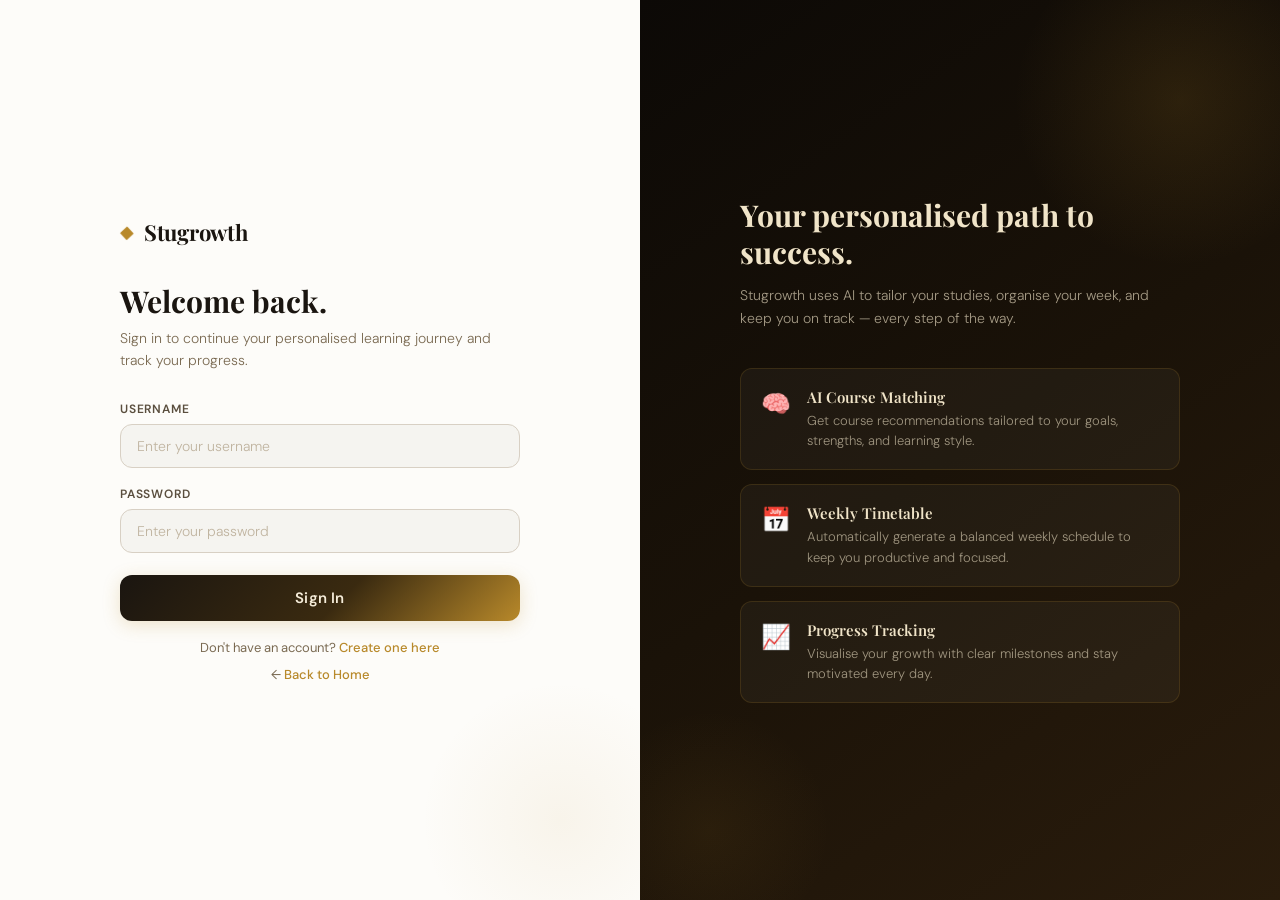
==== commit 06d2163f: "checkpoint before adding profile, settings, and progress tracking" ====
--- a/pages/dashboard.html
+++ b/pages/dashboard.html
@@ -5,375 +5,154 @@
   <meta name="viewport" content="width=device-width, initial-scale=1.0" />
   <title>Stugrowth – Dashboard</title>
   <link rel="stylesheet" href="../static/style.css" />
-  <link href="https://fonts.googleapis.com/css2?family=Playfair+Display:wght@600;700&family=DM+Sans:wght@300;400;500;600&display=swap" rel="stylesheet" />
-
   <style>
-
-    /* ── RESET ── */
-    *, *::before, *::after { margin: 0; padding: 0; box-sizing: border-box; }
-
-    html, body {
-      height: 100%;
-      font-family: 'DM Sans', sans-serif;
-      background: #f2efe8;
-      color: #1a1510;
-      overflow: hidden;
-    }
-
-    /* ── APP SHELL ── */
-    .app-shell { display: flex; height: 100vh; width: 100vw; }
-
-    /* ── SIDEBAR ── */
-    .sidebar {
-      width: 240px; flex-shrink: 0;
-      background: #0c0906;
-      border-right: 1px solid rgba(184,137,42,0.18);
-      display: flex; flex-direction: column;
-      position: relative; z-index: 20;
-      box-shadow: 4px 0 24px rgba(0,0,0,0.35);
-    }
-    .sidebar::before {
-      content: ''; position: absolute; top: 0; left: 0; right: 0; height: 200px;
-      background: radial-gradient(ellipse at 50% 0%, rgba(184,137,42,0.12) 0%, transparent 70%);
-      pointer-events: none;
-    }
-    .sidebar-logo {
-      display: flex; align-items: center; gap: 10px;
-      padding: 26px 22px 20px;
-      border-bottom: 1px solid rgba(255,255,255,0.06);
-      text-decoration: none;
-    }
-    .sidebar-logo-icon { font-size: 18px; color: #b8892a; animation: spin-slow 8s linear infinite; }
-    @keyframes spin-slow { from { transform: rotate(0deg); } to { transform: rotate(360deg); } }
-    .sidebar-logo-text { font-family: 'Playfair Display', serif; font-size: 20px; font-weight: 700; color: #f0e4c8; }
-    .sidebar-nav { flex: 1; padding: 20px 10px; display: flex; flex-direction: column; gap: 3px; }
-    .nav-label { font-size: 10px; font-weight: 600; letter-spacing: 2px; text-transform: uppercase; color: #4a3e2a; padding: 0 12px; margin: 8px 0 6px; }
-    .nav-item  { display: flex; align-items: center; gap: 12px; padding: 10px 14px; border-radius: 10px; text-decoration: none; font-size: 14px; font-weight: 400; color: #7a6a52; transition: background 0.18s, color 0.18s; cursor: pointer; border: none; background: transparent; width: 100%; text-align: left; }
-    .nav-item:hover  { background: rgba(255,255,255,0.06); color: #f0e4c8; }
-    .nav-item.active { background: rgba(184,137,42,0.16); color: #d4a843; font-weight: 500; }
-    .nav-item .ni    { font-size: 15px; width: 18px; text-align: center; flex-shrink: 0; }
-    .nav-item.logout { color: #7a5050; margin-top: auto; }
-    .nav-item.logout:hover { background: rgba(200,60,60,0.10); color: #e08080; }
-    .sidebar-footer { padding: 12px 10px 22px; border-top: 1px solid rgba(255,255,255,0.05); }
-
-    /* ── CONTENT AREA ── */
-    .content-area { flex: 1; display: flex; flex-direction: column; overflow: hidden; }
-
-    /* ── TOPBAR ── */
-    .topbar { height: 60px; flex-shrink: 0; display: flex; align-items: center; justify-content: space-between; padding: 0 32px; background: #fff; border-bottom: 1px solid #e4ddd3; box-shadow: 0 1px 6px rgba(0,0,0,0.06); }
-    .topbar-left { display: flex; flex-direction: column; gap: 1px; }
-    .topbar-bread { font-size: 11px; color: #b0a090; }
-    .topbar-bread a { color: #b8892a; text-decoration: none; }
-    .topbar-title { font-size: 15px; font-weight: 600; color: #1a1510; }
-    .topbar-right { display: flex; align-items: center; gap: 12px; }
-    .topbar-greeting { font-size: 13px; color: #7a6a52; }
-    .topbar-avatar { width: 34px; height: 34px; border-radius: 50%; background: linear-gradient(135deg,#3a2a10,#b8892a); display: flex; align-items: center; justify-content: center; font-size: 14px; font-weight: 600; color: #f0e4c8; border: 2px solid rgba(184,137,42,0.35); flex-shrink: 0; }
-
-    /* ── SCROLL AREA ── */
-    .main-scroll { flex: 1; overflow-y: auto; padding: 30px 32px 60px; }
-    .main-scroll::-webkit-scrollbar { width: 4px; }
-    .main-scroll::-webkit-scrollbar-thumb { background: #d9cfc0; border-radius: 3px; }
+    *, *::before, *::after { margin:0; padding:0; box-sizing:border-box; }
+    html, body { height:100%; overflow:hidden; }
+    .app-shell { display:flex; height:100vh; width:100vw; }
+    .content-area { flex:1; display:flex; flex-direction:column; overflow:hidden; }
+
+    /* ── PROFILE STRIP ── */
+    .profile-strip {
+      display:flex; align-items:center; gap:10px;
+      padding:10px 32px 0;
+      flex-wrap: wrap;
+      animation: fadeUp 0.4s ease both;
+    }
+    .profile-strip .sg-badge { font-size:11.5px; }
 
     /* ── WELCOME BANNER ── */
     .welcome-banner {
-      background: linear-gradient(120deg, #1a1108 0%, #3a2208 50%, #b8892a 100%);
-      border-radius: 16px; padding: 22px 28px; margin-bottom: 26px;
-      display: flex; align-items: center; justify-content: space-between;
-      box-shadow: 0 4px 20px rgba(184,137,42,0.18);
-      animation: fadeUp 0.4s ease both;
-      position: relative; overflow: hidden;
-    }
-    .welcome-banner::after { content: ''; position: absolute; top: -40px; right: -40px; width: 160px; height: 160px; background: radial-gradient(circle, rgba(255,255,255,0.05) 0%, transparent 70%); border-radius: 50%; }
-    .welcome-banner-text h2 { font-family: 'Playfair Display', serif; font-size: 21px; font-weight: 700; color: #fff; margin-bottom: 4px; }
-    .welcome-banner-text p  { font-size: 13px; font-weight: 300; color: rgba(255,255,255,0.68); line-height: 1.5; }
-    .welcome-banner-emoji   { font-size: 38px; flex-shrink: 0; margin-left: 16px; }
-
-    /* Class badge */
-    .class-badge { display: inline-flex; align-items: center; gap: 6px; font-size: 12px; font-weight: 500; color: #6a5020; background: rgba(184,137,42,0.12); border: 1px solid rgba(184,137,42,0.28); border-radius: 50px; padding: 4px 14px; margin-bottom: 24px; animation: fadeUp 0.45s ease 0.05s both; }
-
-    /* ── GRADE SECTION CARD ── */
-    .grade-card {
-      background: #fff;
-      border: 1px solid #e4ddd3;
-      border-radius: 18px;
-      padding: 28px 26px;
-      box-shadow: 0 2px 16px rgba(0,0,0,0.07);
-      animation: fadeUp 0.5s ease 0.08s both;
-      position: relative; overflow: hidden;
-    }
-    .grade-card::before { content: ''; position: absolute; top: 0; left: 26px; right: 26px; height: 2px; background: linear-gradient(90deg, transparent, #b8892a, transparent); }
-
-    .grade-card-title { font-family: 'Playfair Display', serif; font-size: 20px; font-weight: 700; color: #1a1510; margin-bottom: 4px; }
-    .grade-card-sub   { font-size: 13.5px; font-weight: 300; color: #7a6a52; margin-bottom: 24px; line-height: 1.5; }
-
-    /* ── GRADE ROWS ── */
+      background: linear-gradient(120deg,#1a1108 0%,#3a2208 50%,#b8892a 100%);
+      border-radius:16px; padding:20px 26px; margin:16px 32px 0;
+      display:flex; align-items:center; justify-content:space-between;
+      box-shadow:0 4px 20px rgba(184,137,42,0.18);
+      animation:fadeUp 0.38s ease both; position:relative; overflow:hidden;
+    }
+    .welcome-banner::after { content:''; position:absolute; top:-40px; right:-40px; width:160px; height:160px; background:radial-gradient(circle,rgba(255,255,255,0.05) 0%,transparent 70%); border-radius:50%; }
+    .welcome-banner-text h2 { font-family:'Playfair Display',serif; font-size:19px; font-weight:700; color:#fff; margin-bottom:3px; }
+    .welcome-banner-text p  { font-size:13px; font-weight:300; color:rgba(255,255,255,0.65); }
+    .welcome-banner-emoji   { font-size:36px; flex-shrink:0; margin-left:14px; }
+
+    /* ── TWO-COLUMN LAYOUT ── */
+    .dash-two-col {
+      display:grid; grid-template-columns:1fr 300px; gap:22px;
+      align-items:start; padding:20px 32px 60px;
+      flex:1; overflow-y:auto;
+    }
+    .dash-two-col::-webkit-scrollbar { width:4px; }
+    .dash-two-col::-webkit-scrollbar-thumb { background:#d9cfc0; border-radius:3px; }
+
+    .dash-left  { display:flex; flex-direction:column; gap:18px; min-width:0; }
+    .dash-right { display:flex; flex-direction:column; gap:16px; position:sticky; top:0; }
+
+    /* ── GRADE CARD ── */
+    .grade-card { animation:fadeUp 0.45s ease 0.06s both; }
+    .grade-card-title { font-family:'Playfair Display',serif; font-size:18px; font-weight:700; color:#1a1510; margin-bottom:4px; }
+    .grade-card-sub   { font-size:13px; font-weight:300; color:#7a6a52; margin-bottom:20px; line-height:1.5; }
+
     .grade-row {
-      display: flex; align-items: center; justify-content: space-between;
-      padding: 14px 16px;
-      background: #faf8f4;
-      border: 1px solid #eee8df;
-      border-radius: 12px;
-      margin-bottom: 10px;
-      transition: border-color 0.2s, background 0.2s;
-    }
-    .grade-row:hover { background: #f5f0e8; border-color: rgba(184,137,42,0.28); }
-
-    .grade-subject-name { display: flex; align-items: center; gap: 10px; font-size: 14.5px; font-weight: 500; color: #1a1510; flex: 1; }
-    .grade-subject-icon { font-size: 18px; }
-
-    .grade-input-wrap { display: flex; align-items: center; gap: 8px; }
+      display:flex; align-items:center; justify-content:space-between;
+      padding:13px 15px; background:#faf8f4; border:1px solid #eee8df;
+      border-radius:12px; margin-bottom:9px; transition:border-color 0.2s,background 0.2s;
+    }
+    .grade-row:hover { background:#f5f0e8; border-color:rgba(184,137,42,0.28); }
+    .grade-subject-name { display:flex; align-items:center; gap:10px; font-size:14px; font-weight:500; color:#1a1510; flex:1; }
+    .grade-subject-icon { font-size:17px; }
+    .grade-input-wrap   { display:flex; align-items:center; gap:7px; }
     .grade-input {
-      width: 88px;
-      padding: 8px 12px;
-      background: #fff;
-      border: 1.5px solid #d9d0c4;
-      border-radius: 8px;
-      font-family: 'DM Sans', sans-serif;
-      font-size: 15px;
-      font-weight: 500;
-      color: #1a1510;
-      text-align: center;
-      outline: none;
-      transition: border-color 0.2s, box-shadow 0.2s;
-      -moz-appearance: textfield;
+      width:86px; padding:8px 12px; background:#fff;
+      border:1.5px solid #d9d0c4; border-radius:8px;
+      font-family:'DM Sans',sans-serif; font-size:15px; font-weight:500; color:#1a1510;
+      text-align:center; outline:none; transition:border-color 0.2s,box-shadow 0.2s;
+      -moz-appearance:textfield;
     }
     .grade-input::-webkit-outer-spin-button,
-    .grade-input::-webkit-inner-spin-button { -webkit-appearance: none; }
-    .grade-input:focus { border-color: #b8892a; box-shadow: 0 0 0 3px rgba(184,137,42,0.10); }
-    .grade-input::placeholder { color: #c0b4a0; font-weight: 300; }
-    .grade-unit { font-size: 13px; color: #9a8a6a; font-weight: 400; }
-
-    /* ── DIVIDER ── */
-    .grade-divider { height: 1px; background: #f0ebe3; margin: 20px 0; }
-
-    /* ── ANALYSE BUTTON ── */
+    .grade-input::-webkit-inner-spin-button { -webkit-appearance:none; }
+    .grade-input:focus { border-color:#b8892a; box-shadow:0 0 0 3px rgba(184,137,42,0.10); }
+    .grade-input::placeholder { color:#c0b4a0; font-weight:300; }
+    .grade-unit { font-size:13px; color:#9a8a6a; }
+
+    /* ── ACTION BUTTONS ── */
+    .action-buttons { display:flex; gap:12px; flex-wrap:wrap; }
     .btn-analyse {
-      width: 100%;
-      padding: 14px;
-      background: linear-gradient(135deg, #1a1510 0%, #3a2a10 55%, #b8892a 100%);
-      color: #f5ecd9;
-      font-family: 'DM Sans', sans-serif;
-      font-size: 15px; font-weight: 600;
-      border: none; border-radius: 12px;
-      cursor: pointer;
-      box-shadow: 0 4px 18px rgba(184,137,42,0.22);
-      transition: transform 0.15s, box-shadow 0.15s, opacity 0.15s;
-      letter-spacing: 0.2px;
-    }
-    .btn-analyse:hover { transform: translateY(-2px); box-shadow: 0 8px 26px rgba(184,137,42,0.32); opacity: 0.94; }
-
-    /* ── HOW IT WORKS ── */
-    .how-it-works { margin-top: 22px; animation: fadeUp 0.5s ease 0.14s both; }
-    .how-title { font-size: 11px; font-weight: 600; letter-spacing: 2px; text-transform: uppercase; color: #9a8a6a; margin-bottom: 14px; }
-    .how-steps { display: grid; grid-template-columns: repeat(3, 1fr); gap: 14px; }
-    .how-step  { background: #fff; border: 1px solid #e4ddd3; border-radius: 14px; padding: 16px 14px; text-align: center; box-shadow: 0 1px 8px rgba(0,0,0,0.05); }
-    .how-step-num  { display: inline-flex; align-items: center; justify-content: center; width: 28px; height: 28px; border-radius: 50%; background: linear-gradient(135deg,#3a2a10,#b8892a); color: #f5ecd9; font-size: 13px; font-weight: 700; margin-bottom: 8px; }
-    .how-step-text { font-size: 12.5px; font-weight: 400; color: #5a4e3e; line-height: 1.55; }
-
-    /* ══════════════════════════════════════════
-       TWO-COLUMN LAYOUT
-       Left  = grade form + how-it-works
-       Right = insight panel (3 cards)
-       ══════════════════════════════════════════ */
-    .dash-two-col {
-      display: grid;
-      grid-template-columns: 1fr 300px;
-      gap: 24px;
-      align-items: start;
-    }
-
-    /* ── LEFT COLUMN ── */
-    .dash-left { display: flex; flex-direction: column; min-width: 0; }
-
-    /* ── RIGHT PANEL ── */
-    .dash-right {
-      display: flex;
-      flex-direction: column;
-      gap: 16px;
-      position: sticky;
-      top: 0;               /* sticks within the scrollable main-scroll */
-    }
-
-    /* ── SHARED RIGHT CARD BASE ── */
+      flex:1; min-width:160px; padding:13px 16px;
+      background:linear-gradient(135deg,#1a1510 0%,#3a2a10 55%,#b8892a 100%);
+      color:#f5ecd9; font-family:'DM Sans',sans-serif; font-size:14px; font-weight:600;
+      border:none; border-radius:12px; cursor:pointer;
+      box-shadow:0 4px 18px rgba(184,137,42,0.22); transition:transform 0.15s,box-shadow 0.15s;
+      display:flex; align-items:center; justify-content:center; gap:8px;
+    }
+    .btn-analyse:hover { transform:translateY(-2px); box-shadow:0 8px 26px rgba(184,137,42,0.32); }
+    .btn-quiz {
+      flex:1; min-width:160px; padding:13px 16px;
+      background:transparent; color:#b8892a;
+      font-family:'DM Sans',sans-serif; font-size:14px; font-weight:600;
+      border:1.5px solid rgba(184,137,42,0.35); border-radius:12px; cursor:pointer;
+      display:flex; align-items:center; justify-content:center; gap:8px;
+      transition:background 0.18s,border-color 0.18s;
+    }
+    .btn-quiz:hover { background:rgba(184,137,42,0.08); border-color:#b8892a; }
+
+    /* ── RIGHT PANEL CARDS ── */
     .rp-card {
-      background: #ffffff;
-      border: 1px solid #e4ddd3;
-      border-radius: 16px;
-      padding: 20px 18px;
-      box-shadow: 0 2px 12px rgba(0,0,0,0.06);
-      position: relative;
-      overflow: hidden;
-      animation: fadeUp 0.5s ease both;
-    }
-
-    /* Subtle gold top rule on every right-panel card */
-    .rp-card::before {
-      content: '';
-      position: absolute;
-      top: 0; left: 18px; right: 18px;
-      height: 2px;
-      background: linear-gradient(90deg, transparent, rgba(184,137,42,0.55), transparent);
-    }
-
-    .rp-card:nth-child(1) { animation-delay: 0.10s; }
-    .rp-card:nth-child(2) { animation-delay: 0.18s; }
-    .rp-card:nth-child(3) { animation-delay: 0.26s; }
-
-    /* Card heading row */
-    .rp-card-head {
-      display: flex;
-      align-items: center;
-      gap: 9px;
-      margin-bottom: 16px;
-      padding-bottom: 12px;
-      border-bottom: 1px solid #f0ebe3;
-    }
-    .rp-card-head-icon { font-size: 18px; flex-shrink: 0; }
-    .rp-card-head-title {
-      font-family: 'Playfair Display', serif;
-      font-size: 15px;
-      font-weight: 700;
-      color: #1a1510;
-      line-height: 1.25;
-    }
-
-    /* ── SECTION 1: Student Insight ── */
-    .insight-rows { display: flex; flex-direction: column; gap: 0; }
-
-    .insight-row {
-      display: flex;
-      justify-content: space-between;
-      align-items: center;
-      padding: 9px 0;
-      border-bottom: 1px solid #f5f0e8;
-    }
-    .insight-row:last-child { border-bottom: none; }
-
-    .insight-label {
-      font-size: 12px;
-      font-weight: 400;
-      color: #8a7a6a;
-    }
-
+      background:#fff; border:1px solid #e4ddd3; border-radius:16px;
+      padding:18px 17px; box-shadow:0 2px 12px rgba(0,0,0,0.06);
+      position:relative; overflow:hidden; animation:fadeUp 0.5s ease both;
+    }
+    .rp-card::before { content:''; position:absolute; top:0; left:18px; right:18px; height:2px; background:linear-gradient(90deg,transparent,rgba(184,137,42,0.55),transparent); }
+    .rp-card:nth-child(1) { animation-delay:0.10s; }
+    .rp-card:nth-child(2) { animation-delay:0.18s; }
+    .rp-card:nth-child(3) { animation-delay:0.26s; }
+
+    .rp-head { display:flex; align-items:center; gap:9px; margin-bottom:14px; padding-bottom:11px; border-bottom:1px solid #f0ebe3; }
+    .rp-head-icon  { font-size:17px; flex-shrink:0; }
+    .rp-head-title { font-family:'Playfair Display',serif; font-size:14px; font-weight:700; color:#1a1510; }
+
+    /* Insight rows */
+    .insight-rows { display:flex; flex-direction:column; }
+    .insight-row { display:flex; justify-content:space-between; align-items:center; padding:8px 0; border-bottom:1px solid #f5f0e8; }
+    .insight-row:last-child { border-bottom:none; }
+    .insight-label { font-size:12px; color:#8a7a6a; }
     .insight-value {
-      font-size: 13px;
-      font-weight: 600;
-      color: #1a1510;
-      background: #faf8f4;
-      border: 1px solid #e8e2d8;
-      border-radius: 6px;
-      padding: 3px 10px;
-      min-width: 46px;
-      text-align: center;
-      letter-spacing: 0.3px;
-    }
-
-    /* Live-update pulse — added by JS when values fill in */
-    .insight-value.live {
-      background: rgba(184,137,42,0.10);
-      border-color: rgba(184,137,42,0.30);
-      color: #7a5010;
-    }
-
-    /* ── SECTION 2: Recommendation Preview ── */
-    .rp-bullets { display: flex; flex-direction: column; gap: 9px; }
-
-    .rp-bullet {
-      display: flex;
-      align-items: flex-start;
-      gap: 10px;
-      padding: 9px 11px;
-      background: #faf8f4;
-      border: 1px solid #eee8df;
-      border-radius: 10px;
-      transition: background 0.18s, border-color 0.18s;
-    }
-    .rp-bullet:hover { background: #f5f0e8; border-color: rgba(184,137,42,0.28); }
-
-    .rp-bullet-icon {
-      font-size: 15px;
-      flex-shrink: 0;
-      margin-top: 1px;
-    }
-
-    .rp-bullet-text {
-      font-size: 12.5px;
-      font-weight: 400;
-      color: #3a2e22;
-      line-height: 1.45;
-    }
-
-    /* ── SECTION 3: Tip of the Day ── */
-    .tip-body {
-      background: linear-gradient(135deg, #fdf9f2 0%, #faf4e6 100%);
-      border: 1px solid rgba(184,137,42,0.20);
-      border-radius: 12px;
-      padding: 14px 14px;
-    }
-
-    .tip-quote-mark {
-      font-family: 'Playfair Display', serif;
-      font-size: 38px;
-      line-height: 0.7;
-      color: rgba(184,137,42,0.28);
-      display: block;
-      margin-bottom: 6px;
-    }
-
-    .tip-text {
-      font-size: 12.5px;
-      font-weight: 400;
-      color: #4a3e2a;
-      line-height: 1.65;
-      font-style: italic;
-    }
-
-    .tip-author {
-      display: block;
-      margin-top: 10px;
-      font-size: 11px;
-      font-weight: 600;
-      letter-spacing: 1.2px;
-      text-transform: uppercase;
-      color: #b8892a;
-    }
-
-    /* ── ANIMATIONS ── */
-    @keyframes fadeUp { from { opacity: 0; transform: translateY(14px); } to { opacity: 1; transform: translateY(0); } }
+      font-size:12.5px; font-weight:600; color:#1a1510;
+      background:#faf8f4; border:1px solid #e8e2d8;
+      border-radius:6px; padding:3px 10px; min-width:44px; text-align:center;
+    }
+    .insight-value.live { background:rgba(184,137,42,0.10); border-color:rgba(184,137,42,0.30); color:#7a5010; }
+    .insight-value.weak { background:rgba(220,50,50,0.08); border-color:rgba(220,50,50,0.22); color:#b03030; font-size:11px; min-width:60px; }
+
+    /* Recommended courses */
+    .rp-courses { display:flex; flex-direction:column; gap:8px; }
+    .rp-course-item { padding:9px 11px; background:#faf8f4; border:1px solid #eee8df; border-radius:9px; transition:background 0.18s; }
+    .rp-course-item:hover { background:#f5f0e8; border-color:rgba(184,137,42,0.28); }
+    .rp-course-title { font-size:12.5px; font-weight:600; color:#1a1510; margin-bottom:2px; }
+    .rp-course-platform { font-size:11px; font-weight:500; color:#b8892a; }
 
     /* ── RESPONSIVE ── */
-    @media (max-width: 1080px) {
-      .dash-two-col { grid-template-columns: 1fr 270px; }
-    }
-
-    @media (max-width: 900px) {
-      /* Stack columns — right panel moves below the form */
-      .dash-two-col { grid-template-columns: 1fr; }
-      .dash-right   { position: static; flex-direction: row; flex-wrap: wrap; }
-      .rp-card      { flex: 1 1 240px; }
-    }
-
-    @media (max-width: 820px) {
-      html, body { overflow: auto; }
-      .app-shell { flex-direction: column; height: auto; }
-      .sidebar   { width: 100%; height: auto; }
-      .sidebar-nav { flex-direction: row; flex-wrap: wrap; padding: 10px; }
-      .nav-label   { display: none; }
-      .sidebar-footer { padding: 8px 10px; border-top: none; }
-      .content-area { overflow: visible; }
-      .main-scroll  { overflow: visible; padding: 20px 18px 48px; }
-      .topbar  { padding: 0 18px; }
-      .how-steps { grid-template-columns: 1fr; }
-      .dash-right { flex-direction: column; }
-      .rp-card    { flex: unset; }
+    @media (max-width:1080px) { .dash-two-col { grid-template-columns:1fr 270px; } }
+    @media (max-width:900px) {
+      .dash-two-col { grid-template-columns:1fr; }
+      .dash-right { position:static; flex-direction:row; flex-wrap:wrap; }
+      .rp-card { flex:1 1 220px; }
+    }
+    @media (max-width:820px) {
+      html,body { overflow:auto; }
+      .app-shell { flex-direction:column; height:auto; }
+      .sidebar { width:100%; height:auto; }
+      .sidebar-nav { flex-direction:row; flex-wrap:wrap; padding:10px; }
+      .nav-label { display:none; }
+      .sidebar-footer { padding:8px 10px; border-top:none; }
+      .content-area { overflow:visible; }
+      .dash-two-col { padding:16px 18px 48px; }
+      .welcome-banner { margin:12px 18px 0; }
+      .profile-strip  { padding:10px 18px 0; }
     }
   </style>
 </head>
 <body>
-
 <div class="app-shell">
 
-  <!-- ── SIDEBAR ── -->
+  <!-- SIDEBAR -->
   <aside class="sidebar">
     <a href="../index.html" class="sidebar-logo">
       <span class="sidebar-logo-icon">&#9670;</span>
@@ -383,18 +162,16 @@
       <p class="nav-label">Menu</p>
       <a href="dashboard.html" class="nav-item active"><span class="ni">🏠</span> Dashboard</a>
       <a href="plan.html"      class="nav-item"><span class="ni">📋</span> My Plan</a>
-      <a href="#"              class="nav-item"><span class="ni">📈</span> My Progress</a>
-      <a href="#"              class="nav-item"><span class="ni">📚</span> Courses</a>
+      <a href="quiz.html"      class="nav-item"><span class="ni">🧩</span> Skill Test</a>
+      <a href="#"              class="nav-item"><span class="ni">📈</span> Progress</a>
       <a href="#"              class="nav-item"><span class="ni">⚙️</span> Settings</a>
     </nav>
     <div class="sidebar-footer">
-      <button class="nav-item logout" id="logoutBtn">
-        <span class="ni">🚪</span> Logout
-      </button>
+      <button class="nav-item logout" id="logoutBtn"><span class="ni">🚪</span> Logout</button>
     </div>
   </aside>
 
-  <!-- ── CONTENT AREA ── -->
+  <!-- CONTENT AREA -->
   <div class="content-area">
 
     <!-- TOPBAR -->
@@ -405,197 +182,125 @@
       </div>
       <div class="topbar-right">
         <span class="topbar-greeting" id="topbarGreeting">Hello, Student 👋</span>
-        <div class="topbar-avatar"    id="topbarAvatar">S</div>
+        <div class="topbar-avatar" id="topbarAvatar">S</div>
       </div>
     </header>
 
-    <!-- SCROLLABLE MAIN -->
-    <div class="main-scroll">
-
-      <!-- WELCOME BANNER -->
-      <div class="welcome-banner">
-        <div class="welcome-banner-text">
-          <h2 id="bannerName">Welcome back, Student! 🎓</h2>
-          <p>Enter your subject grades below and we'll instantly analyse your performance.</p>
+    <!-- PROFILE STRIP -->
+    <div class="profile-strip" id="profileStrip">
+      <!-- Badges injected by JS -->
+    </div>
+
+    <!-- WELCOME BANNER -->
+    <div class="welcome-banner">
+      <div class="welcome-banner-text">
+        <h2 id="bannerName">Welcome back, Student! 🎓</h2>
+        <p>Enter your subject marks below — we'll instantly analyse your performance and suggest a plan.</p>
+      </div>
+      <div class="welcome-banner-emoji">📊</div>
+    </div>
+
+    <!-- TWO-COLUMN LAYOUT -->
+    <div class="dash-two-col">
+
+      <!-- LEFT COLUMN -->
+      <div class="dash-left">
+
+        <!-- GRADE ENTRY CARD -->
+        <div class="sg-card grade-card" id="gradeForm">
+          <h2 class="grade-card-title">Enter Your Subject Marks</h2>
+          <p class="grade-card-sub">Fill in your latest exam marks (out of 100) for each subject. We'll calculate your average, IQ estimate, and detect your weak areas.</p>
+
+          <div id="gradeInputs">
+            <!-- Filled by script.js based on branch -->
+          </div>
+
+          <div class="sg-divider"></div>
+
+          <div class="action-buttons">
+            <button class="btn-analyse" id="analyseBtn">🔍 Generate Learning Plan</button>
+            <button class="btn-quiz"    id="quizBtn">🧩 Take Skill Test</button>
+          </div>
         </div>
-        <div class="welcome-banner-emoji">📊</div>
-      </div>
-
-      <!-- CLASS BADGE -->
-      <div class="class-badge">🎓 <span id="classBadge">Loading class...</span></div>
-
-      <!-- TWO-COLUMN LAYOUT ──────────────────────────── -->
-      <div class="dash-two-col">
-
-        <!-- ══ LEFT COLUMN — existing form, untouched ══ -->
-        <div class="dash-left">
-
-          <!-- GRADE ENTRY CARD -->
-          <div class="grade-card" id="gradeForm">
-
-            <h2 class="grade-card-title">Enter Your Subject Grades</h2>
-            <p class="grade-card-sub">
-              Fill in your latest exam marks (out of 100) for each subject below.
-              We will automatically calculate your average and identify your learning level.
-            </p>
-
-            <!-- Grade input rows — built by script.js based on class -->
-            <div id="gradeInputs">
-              <!-- JS fills this with subject rows -->
-            </div>
-
-            <div class="grade-divider"></div>
-
-            <!-- ANALYSE BUTTON -->
-            <button class="btn-analyse" id="analyseBtn">
-              🔍 Analyse My Performance
-            </button>
-
-          </div><!-- /grade-card -->
-
-          <!-- HOW IT WORKS -->
-          <div class="how-it-works">
-            <p class="how-title">How it works</p>
-            <div class="how-steps">
-
-              <div class="how-step">
-                <div class="how-step-num">1</div>
-                <p class="how-step-text">Enter your marks for each subject out of 100</p>
-              </div>
-
-              <div class="how-step">
-                <div class="how-step-num">2</div>
-                <p class="how-step-text">We calculate your average and classify your learning level automatically</p>
-              </div>
-
-              <div class="how-step">
-                <div class="how-step-num">3</div>
-                <p class="how-step-text">Get a personalised study plan and recommended courses on the next page</p>
-              </div>
-
-            </div>
-          </div>
-
-        </div><!-- /dash-left -->
-
-
-        <!-- ══ RIGHT PANEL — three insight cards ══ -->
-        <aside class="dash-right">
-
-          <!-- ─── CARD 1: Student Insight ─── -->
-          <div class="rp-card">
-            <div class="rp-card-head">
-              <span class="rp-card-head-icon">🧠</span>
-              <span class="rp-card-head-title">Your Learning Insight</span>
-            </div>
-
-            <div class="insight-rows">
-              <div class="insight-row">
-                <span class="insight-label">Estimated IQ Score</span>
-                <span class="insight-value" id="insightIQ">--</span>
-              </div>
-              <div class="insight-row">
-                <span class="insight-label">Learning Level</span>
-                <span class="insight-value" id="insightLevel">--</span>
-              </div>
-              <div class="insight-row">
-                <span class="insight-label">Average Marks</span>
-                <span class="insight-value" id="insightAvg">--</span>
-              </div>
-            </div>
-          </div><!-- /card 1 -->
-
-
-          <!-- ─── CARD 2: Recommendation Preview ─── -->
-          <div class="rp-card">
-            <div class="rp-card-head">
-              <span class="rp-card-head-icon">🎁</span>
-              <span class="rp-card-head-title">What you'll get</span>
-            </div>
-
-            <div class="rp-bullets">
-
-              <div class="rp-bullet">
-                <span class="rp-bullet-icon">📋</span>
-                <span class="rp-bullet-text">Personalised learning plan tailored to your performance</span>
-              </div>
-
-              <div class="rp-bullet">
-                <span class="rp-bullet-icon">🎓</span>
-                <span class="rp-bullet-text">Recommended courses matched to your class and level</span>
-              </div>
-
-              <div class="rp-bullet">
-                <span class="rp-bullet-icon">📅</span>
-                <span class="rp-bullet-text">Daily and weekly study schedule to stay on track</span>
-              </div>
-
-              <div class="rp-bullet">
-                <span class="rp-bullet-icon">💡</span>
-                <span class="rp-bullet-text">Practical improvement tips for your weakest subjects</span>
-              </div>
-
-            </div>
-          </div><!-- /card 2 -->
-
-
-          <!-- ─── CARD 3: Tip of the Day ─── -->
-          <div class="rp-card">
-            <div class="rp-card-head">
-              <span class="rp-card-head-icon">✨</span>
-              <span class="rp-card-head-title">Tip of the Day</span>
-            </div>
-
-            <div class="tip-body">
-              <span class="tip-quote-mark">"</span>
-              <p class="tip-text" id="tipText">
-                Study in focused 25-minute blocks, then take a 5-minute break.
-                This technique — called the Pomodoro method — keeps your brain
-                sharp and prevents fatigue so you absorb more in less time.
-              </p>
-              <span class="tip-author">— Study Technique</span>
-            </div>
-          </div><!-- /card 3 -->
-
-        </aside><!-- /dash-right -->
-
-      </div><!-- /dash-two-col -->
-
-    </div><!-- /main-scroll -->
+
+      </div><!-- /dash-left -->
+
+      <!-- RIGHT PANEL -->
+      <aside class="dash-right">
+
+        <!-- CARD 1: Learning Insight -->
+        <div class="rp-card">
+          <div class="rp-head">
+            <span class="rp-head-icon">🧠</span>
+            <span class="rp-head-title">Learning Insight</span>
+          </div>
+          <div class="insight-rows">
+            <div class="insight-row">
+              <span class="insight-label">Average Marks</span>
+              <span class="insight-value" id="insightAvg">--</span>
+            </div>
+            <div class="insight-row">
+              <span class="insight-label">Estimated IQ</span>
+              <span class="insight-value" id="insightIQ">--</span>
+            </div>
+            <div class="insight-row">
+              <span class="insight-label">Learning Level</span>
+              <span class="insight-value" id="insightLevel">--</span>
+            </div>
+            <div class="insight-row">
+              <span class="insight-label">Weak Subject</span>
+              <span class="insight-value weak" id="insightWeak">--</span>
+            </div>
+          </div>
+        </div>
+
+        <!-- CARD 2: Recommended Courses -->
+        <div class="rp-card">
+          <div class="rp-head">
+            <span class="rp-head-icon">🎓</span>
+            <span class="rp-head-title">Recommended Courses</span>
+          </div>
+          <div class="rp-courses" id="rpCourses">
+            <div style="font-size:12.5px;color:#9a8a6a;font-style:italic;padding:8px 0;">
+              Enter your marks above to see course recommendations.
+            </div>
+          </div>
+        </div>
+
+        <!-- CARD 3: Tip of the Day -->
+        <div class="rp-card">
+          <div class="rp-head">
+            <span class="rp-head-icon">✨</span>
+            <span class="rp-head-title">Tip of the Day</span>
+          </div>
+          <div style="background:linear-gradient(135deg,#fdf9f2,#faf4e6);border:1px solid rgba(184,137,42,0.18);border-radius:11px;padding:13px;">
+            <span style="font-family:'Playfair Display',serif;font-size:32px;line-height:0.7;color:rgba(184,137,42,0.28);display:block;margin-bottom:6px;">"</span>
+            <p id="tipText" style="font-size:12.5px;color:#4a3e2a;line-height:1.65;font-style:italic;"></p>
+            <span id="tipAuthor" style="display:block;margin-top:9px;font-size:11px;font-weight:600;letter-spacing:1.2px;text-transform:uppercase;color:#b8892a;"></span>
+          </div>
+        </div>
+
+      </aside>
+
+    </div><!-- /dash-two-col -->
   </div><!-- /content-area -->
-
 </div><!-- /app-shell -->
 
 <script src="../static/script.js"></script>
-
 <script>
-  // ── TIP OF THE DAY — rotates from a pool of 7 tips ──────────
+  // Tip of the day
   var tips = [
-    { text: 'Study in focused 25-minute blocks, then take a 5-minute break. This Pomodoro technique keeps your brain sharp and prevents fatigue so you absorb more in less time.', author: 'Study Technique' },
-    { text: 'Before starting new material, spend 10 minutes reviewing yesterday\'s notes. Spaced repetition is the single most effective way to move information into long-term memory.', author: 'Memory Science' },
-    { text: 'Write your notes by hand instead of typing them. Research shows handwriting forces your brain to process and summarise — which dramatically improves understanding and recall.', author: 'Learning Research' },
-    { text: 'Teach what you just learned to an imaginary student out loud. If you cannot explain it simply, you have not understood it deeply enough yet — and that is useful to know.', author: 'The Feynman Method' },
-    { text: 'Start every study session with your hardest or most disliked subject first. Your focus and willpower are at their highest at the beginning — save the easy work for later.', author: 'Productivity Tip' },
-    { text: 'A good night\'s sleep is not wasted study time — it is when your brain consolidates everything you learned that day. Sleep 7–8 hours during exam season, not less.', author: 'Neuroscience' },
-    { text: 'Remove your phone from the room while studying — not just face-down on the desk. Even a silent phone nearby reduces cognitive capacity by up to 20% according to research.', author: 'Focus Strategy' }
+    { text: 'Study in focused 25-minute blocks, then take a 5-minute break. This Pomodoro technique keeps your brain sharp.', author: 'Study Technique' },
+    { text: 'Spend 10 minutes reviewing yesterday\'s notes before starting new material. Spaced repetition moves info into long-term memory.', author: 'Memory Science' },
+    { text: 'Write your notes by hand instead of typing. Handwriting forces your brain to process and summarise, improving recall dramatically.', author: 'Learning Research' },
+    { text: 'Teach what you just learned out loud. If you cannot explain it simply, you have not understood it deeply enough.', author: 'The Feynman Method' },
+    { text: 'Start every session with your hardest subject first. Your focus and willpower are at their peak at the beginning.', author: 'Productivity Tip' },
+    { text: 'Sleep 7–8 hours during exam season. Your brain consolidates everything you learned that day during deep sleep.', author: 'Neuroscience' },
+    { text: 'Remove your phone from the room while studying. Even a silent phone nearby reduces your cognitive capacity by up to 20%.', author: 'Focus Strategy' }
   ];
-
-  var dayIndex = new Date().getDay(); // 0–6, one tip per day of the week
-  var todayTip = tips[dayIndex];
-
-  var tipTextEl   = document.getElementById('tipText');
-  var tipAuthorEl = document.querySelector('.tip-author');
-  if (tipTextEl)   tipTextEl.textContent   = todayTip.text;
-  if (tipAuthorEl) tipAuthorEl.textContent = '— ' + todayTip.author;
-
-
-  // ── LIVE INSIGHT CARD ───────────────────────────────────────
-  // updateInsightCard() is defined in static/script.js (loaded above).
-  // It uses the formula: IQ = 70 + (average × 0.6)
-  // and classifies: IQ < 95 → Slow | 95–115 → Average | > 115 → Fast
-  // The event listener is also attached by script.js after inputs are built,
-  // so nothing extra is needed here — this comment is kept for clarity only.
-
+  var t = tips[new Date().getDay()];
+  document.getElementById('tipText').textContent   = t.text;
+  document.getElementById('tipAuthor').textContent = '— ' + t.author;
 </script>
 </body>
 </html>
--- a/static/style.css
+++ b/static/style.css
@@ -1,74 +1,98 @@
-/* =============================================
+/* ============================================================
    STUGROWTH — style.css
-   Shared styles for login & signup pages.
-   dashboard.html uses its own scoped styles.
-   ============================================= */
-
-/* ---------- Reset & Base ---------- */
+   Global styles shared across all pages
+   ============================================================ */
+
+@import url('https://fonts.googleapis.com/css2?family=Playfair+Display:wght@600;700&family=DM+Sans:wght@300;400;500;600&display=swap');
+
+/* ── RESET ── */
 *, *::before, *::after {
-  margin: 0;
-  padding: 0;
-  box-sizing: border-box;
+  margin: 0; padding: 0; box-sizing: border-box;
+}
+
+/* ── CSS VARIABLES ── */
+:root {
+  --gold:        #b8892a;
+  --gold-light:  #d4a843;
+  --gold-pale:   rgba(184,137,42,0.12);
+  --gold-border: rgba(184,137,42,0.28);
+  --dark-bg:     #0c0906;
+  --dark-card:   #14110c;
+  --page-bg:     #f2efe8;
+  --card-bg:     #ffffff;
+  --border:      #e4ddd3;
+  --text-dark:   #1a1510;
+  --text-mid:    #5a4e3e;
+  --text-soft:   #7a6a52;
+  --text-muted:  #9a8a6a;
+  --font-display: 'Playfair Display', serif;
+  --font-body:    'DM Sans', sans-serif;
+  --radius-sm: 8px;
+  --radius-md: 12px;
+  --radius-lg: 18px;
+  --shadow-sm: 0 1px 6px rgba(0,0,0,0.06);
+  --shadow-md: 0 2px 16px rgba(0,0,0,0.08);
+  --shadow-lg: 0 4px 28px rgba(0,0,0,0.12);
 }
 
 html, body {
-  height: 100%;
-  font-family: 'DM Sans', sans-serif;
-  font-size: 16px;
-  color: #1a1a1a;
-  background: #f5f4f0;
-}
-
-/* ---------- Split Screen Container ---------- */
+  font-family: var(--font-body);
+  background: var(--page-bg);
+  color: var(--text-dark);
+  -webkit-font-smoothing: antialiased;
+}
+
+/* ============================================================
+   SPLIT-SCREEN LAYOUT (Login / Signup)
+   ============================================================ */
 .split-screen {
   display: flex;
   min-height: 100vh;
   width: 100%;
 }
 
-/* =============================================
-   LEFT PANEL — Light Login Side
-   ============================================= */
+/* LEFT PANEL */
 .left-panel {
-  flex: 0 0 45%;
-  background: #faf9f6;
-  display: flex;
+  flex: 1;
+  display: flex;
+  flex-direction: column;
   align-items: center;
   justify-content: center;
-  padding: 60px 48px;
+  padding: 48px 60px;
+  background: #fdfcf9;
   position: relative;
-}
-
-/* Subtle texture/noise overlay */
+  overflow: hidden;
+}
+
 .left-panel::before {
   content: '';
   position: absolute;
-  inset: 0;
-  background-image: url("data:image/svg+xml,%3Csvg width='80' height='80' viewBox='0 0 80 80' xmlns='http://www.w3.org/2000/svg'%3E%3Cg fill='none' fill-rule='evenodd'%3E%3Cg fill='%23c9b99a' fill-opacity='0.07'%3E%3Cpath d='M0 0h40v40H0V0zm40 40h40v40H40V40zm0-40h2l-2 2V0zm0 4l4-4h2l-6 6V4zm0 4l8-8h2L40 10V8zm0 4L52 0h2L40 14v-2zm0 4L56 0h2L40 18v-2zm0 4L60 0h2L40 22v-2zm0 4L64 0h2L40 26v-2zm0 4L68 0h2L40 30v-2zm0 4L72 0h2L40 34v-2zm0 4L76 0h2L40 38v-2zm0 4L80 0v2L42 40h-2zm4 0L80 4v2L46 40h-2zm4 0L80 8v2L50 40h-2zm4 0l28-28v2L54 40h-2zm4 0l24-24v2L58 40h-2zm4 0l20-20v2L62 40h-2zm4 0l16-16v2L66 40h-2zm4 0l12-12v2L70 40h-2zm4 0l8-8v2l-6 6h-2zm4 0l4-4v2l-2 2h-2z'/%3E%3C/g%3E%3C/g%3E%3C/svg%3E");
+  bottom: -60px; right: -60px;
+  width: 280px; height: 280px;
+  background: radial-gradient(circle, rgba(184,137,42,0.07) 0%, transparent 70%);
+  border-radius: 50%;
   pointer-events: none;
-  z-index: 0;
 }
 
 .left-inner {
-  position: relative;
-  z-index: 1;
   width: 100%;
-  max-width: 380px;
-}
-
-/* ---------- Logo ---------- */
+  max-width: 400px;
+}
+
+/* LOGO */
 .logo {
   display: flex;
   align-items: center;
   gap: 10px;
-  margin-bottom: 48px;
+  margin-bottom: 36px;
+  text-decoration: none;
 }
 
 .logo-icon {
-  font-size: 22px;
-  color: #b8892a;
+  font-size: 18px;
+  color: var(--gold);
+  animation: spin-slow 8s linear infinite;
   display: inline-block;
-  animation: spin-slow 8s linear infinite;
 }
 
 @keyframes spin-slow {
@@ -77,301 +101,478 @@
 }
 
 .logo-text {
-  font-family: 'Playfair Display', serif;
-  font-size: 26px;
+  font-family: var(--font-display);
+  font-size: 22px;
   font-weight: 700;
-  color: #1a1510;
-  letter-spacing: -0.5px;
-}
-
-/* ---------- Welcome Heading ---------- */
+  color: var(--text-dark);
+  letter-spacing: -0.3px;
+}
+
+/* HEADINGS */
 .welcome-heading {
-  font-family: 'Playfair Display', serif;
-  font-size: 38px;
+  font-family: var(--font-display);
+  font-size: 30px;
   font-weight: 700;
-  color: #1a1510;
-  line-height: 1.15;
-  margin-bottom: 14px;
-  letter-spacing: -0.8px;
-}
-
-/* ---------- Description ---------- */
+  color: var(--text-dark);
+  margin-bottom: 8px;
+  line-height: 1.2;
+}
+
 .welcome-desc {
-  font-size: 14.5px;
+  font-size: 14px;
   font-weight: 300;
-  color: #7a6f62;
-  line-height: 1.65;
-  margin-bottom: 36px;
-}
-
-/* ---------- Form Groups ---------- */
+  color: var(--text-soft);
+  margin-bottom: 30px;
+  line-height: 1.6;
+}
+
+/* FORM ELEMENTS */
 .form-group {
-  display: flex;
-  flex-direction: column;
-  gap: 7px;
-  margin-bottom: 20px;
+  margin-bottom: 18px;
 }
 
 .form-group label {
-  font-size: 12.5px;
-  font-weight: 500;
-  color: #4a4035;
-  letter-spacing: 0.4px;
+  display: block;
+  font-size: 12px;
+  font-weight: 600;
+  letter-spacing: 0.8px;
   text-transform: uppercase;
-}
-
-.form-group input {
+  color: var(--text-mid);
+  margin-bottom: 7px;
+}
+
+.form-group input,
+.form-group select {
   width: 100%;
-  padding: 13px 16px;
-  background: #ffffff;
-  border: 1.5px solid #e4ddd3;
-  border-radius: 10px;
-  font-family: 'DM Sans', sans-serif;
-  font-size: 14.5px;
-  color: #1a1510;
+  padding: 12px 16px;
+  background: #f5f4f0;
+  border: 1.5px solid #d8d0c4;
+  border-radius: var(--radius-md);
+  font-family: var(--font-body);
+  font-size: 14px;
+  color: var(--text-dark);
   outline: none;
-  transition: border-color 0.2s ease, box-shadow 0.2s ease;
-  box-shadow: 0 1px 3px rgba(0,0,0,0.04);
+  transition: border-color 0.2s, box-shadow 0.2s;
+}
+
+.form-group input:focus,
+.form-group select:focus {
+  border-color: var(--gold);
+  box-shadow: 0 0 0 3px rgba(184,137,42,0.10);
+  background: #fff;
 }
 
 .form-group input::placeholder {
-  color: #b8afa5;
+  color: #c0b4a0;
   font-weight: 300;
 }
 
-.form-group input:focus {
-  border-color: #b8892a;
-  box-shadow: 0 0 0 3px rgba(184, 137, 42, 0.12);
-}
-
-/* ---------- Sign In Button ---------- */
+/* SELECT DROPDOWN STYLE */
+.form-group select {
+  appearance: none;
+  -webkit-appearance: none;
+  background-image: url("data:image/svg+xml,%3Csvg xmlns='http://www.w3.org/2000/svg' width='12' height='8' viewBox='0 0 12 8'%3E%3Cpath d='M1 1l5 5 5-5' stroke='%23b8892a' stroke-width='1.5' fill='none' stroke-linecap='round'/%3E%3C/svg%3E");
+  background-repeat: no-repeat;
+  background-position: right 14px center;
+  padding-right: 36px;
+  cursor: pointer;
+}
+
+.form-group select option {
+  background: #fff;
+  color: var(--text-dark);
+}
+
+/* PRIMARY BUTTON */
 .btn-signin {
   width: 100%;
-  padding: 14px;
-  margin-top: 8px;
-  background: linear-gradient(135deg, #1a1510 0%, #3a2a10 60%, #b8892a 100%);
+  padding: 13px 24px;
+  background: linear-gradient(135deg, #1a1510 0%, #3a2a10 55%, var(--gold) 100%);
   color: #f5ecd9;
-  font-family: 'DM Sans', sans-serif;
+  font-family: var(--font-body);
   font-size: 15px;
-  font-weight: 500;
-  letter-spacing: 0.3px;
+  font-weight: 600;
   border: none;
-  border-radius: 12px;
+  border-radius: var(--radius-md);
   cursor: pointer;
-  box-shadow: 0 4px 18px rgba(184, 137, 42, 0.28);
-  transition: transform 0.15s ease, box-shadow 0.15s ease, opacity 0.15s ease;
+  letter-spacing: 0.2px;
+  box-shadow: 0 4px 18px rgba(184,137,42,0.22);
+  transition: transform 0.15s, box-shadow 0.15s, opacity 0.15s;
+  margin-top: 4px;
 }
 
 .btn-signin:hover {
   transform: translateY(-2px);
-  box-shadow: 0 8px 28px rgba(184, 137, 42, 0.38);
-  opacity: 0.93;
-}
-
-.btn-signin:active {
-  transform: translateY(0);
-  box-shadow: 0 3px 10px rgba(184, 137, 42, 0.22);
-}
-
-/* ---------- Create Account Link ---------- */
+  box-shadow: 0 8px 26px rgba(184,137,42,0.32);
+  opacity: 0.94;
+}
+
+/* LINKS */
 .create-account {
-  margin-top: 22px;
-  font-size: 13.5px;
-  color: #9a8f82;
-  font-weight: 300;
+  font-size: 13px;
+  color: var(--text-soft);
+  margin-top: 18px;
   text-align: center;
 }
 
 .create-account a {
-  color: #b8892a;
+  color: var(--gold);
+  text-decoration: none;
   font-weight: 500;
-  text-decoration: none;
-  transition: color 0.2s ease;
 }
 
 .create-account a:hover {
-  color: #8a6518;
   text-decoration: underline;
 }
 
-/* =============================================
-   RIGHT PANEL — Dark Gradient Feature Side
-   ============================================= */
+/* RIGHT PANEL (Feature showcase) */
 .right-panel {
-  flex: 0 0 55%;
-  background:
-    radial-gradient(ellipse at 70% 20%, rgba(184, 137, 42, 0.18) 0%, transparent 55%),
-    radial-gradient(ellipse at 30% 80%, rgba(90, 55, 10, 0.35) 0%, transparent 60%),
-    linear-gradient(145deg, #0a0806 0%, #1c1108 30%, #2e1a06 55%, #3d2208 75%, #1a0e03 100%);
-  display: flex;
+  flex: 1;
+  display: flex;
+  flex-direction: column;
   align-items: center;
   justify-content: center;
-  padding: 60px 56px;
+  padding: 60px 60px;
+  background: linear-gradient(145deg, #0c0906 0%, #1a1208 50%, #2a1c0c 100%);
   position: relative;
   overflow: hidden;
 }
 
-/* Decorative glow orbs */
 .right-panel::before {
   content: '';
   position: absolute;
-  width: 420px;
-  height: 420px;
-  background: radial-gradient(circle, rgba(184, 137, 42, 0.12) 0%, transparent 70%);
-  top: -80px;
-  right: -80px;
+  top: -80px; right: -80px;
+  width: 360px; height: 360px;
+  background: radial-gradient(circle, rgba(184,137,42,0.14) 0%, transparent 65%);
   border-radius: 50%;
-  pointer-events: none;
 }
 
 .right-panel::after {
   content: '';
   position: absolute;
-  width: 300px;
-  height: 300px;
-  background: radial-gradient(circle, rgba(120, 80, 15, 0.15) 0%, transparent 70%);
-  bottom: -60px;
-  left: 40px;
+  bottom: -60px; left: -60px;
+  width: 260px; height: 260px;
+  background: radial-gradient(circle, rgba(184,137,42,0.08) 0%, transparent 65%);
   border-radius: 50%;
-  pointer-events: none;
 }
 
 .right-inner {
+  width: 100%;
+  max-width: 440px;
   position: relative;
   z-index: 1;
+}
+
+.right-heading {
+  font-family: var(--font-display);
+  font-size: 30px;
+  font-weight: 700;
+  color: #f0e4c8;
+  margin-bottom: 12px;
+  line-height: 1.25;
+}
+
+.right-desc {
+  font-size: 14px;
+  font-weight: 300;
+  color: rgba(240,228,200,0.65);
+  margin-bottom: 38px;
+  line-height: 1.65;
+}
+
+/* FEATURE CARDS */
+.feature-cards {
+  display: flex;
+  flex-direction: column;
+  gap: 14px;
+}
+
+.card {
+  display: flex;
+  align-items: flex-start;
+  gap: 16px;
+  padding: 18px 20px;
+  background: rgba(255,255,255,0.04);
+  border: 1px solid rgba(184,137,42,0.18);
+  border-radius: var(--radius-md);
+  transition: background 0.2s, border-color 0.2s;
+}
+
+.card:hover {
+  background: rgba(255,255,255,0.07);
+  border-color: rgba(184,137,42,0.35);
+}
+
+.card-icon {
+  font-size: 24px;
+  flex-shrink: 0;
+  margin-top: 1px;
+}
+
+.card-content h3 {
+  font-family: var(--font-display);
+  font-size: 15px;
+  font-weight: 600;
+  color: #f0e4c8;
+  margin-bottom: 4px;
+}
+
+.card-content p {
+  font-size: 13px;
+  font-weight: 300;
+  color: rgba(240,228,200,0.60);
+  line-height: 1.55;
+}
+
+/* ============================================================
+   SHARED APP SHELL (Dashboard / Plan / Quiz)
+   ============================================================ */
+
+/* SIDEBAR */
+.sidebar {
+  width: 240px;
+  flex-shrink: 0;
+  background: var(--dark-bg);
+  border-right: 1px solid rgba(184,137,42,0.16);
+  display: flex;
+  flex-direction: column;
+  position: relative;
+  z-index: 20;
+  box-shadow: 4px 0 24px rgba(0,0,0,0.35);
+}
+
+.sidebar::before {
+  content: '';
+  position: absolute;
+  top: 0; left: 0; right: 0; height: 200px;
+  background: radial-gradient(ellipse at 50% 0%, rgba(184,137,42,0.12) 0%, transparent 70%);
+  pointer-events: none;
+}
+
+.sidebar-logo {
+  display: flex;
+  align-items: center;
+  gap: 10px;
+  padding: 26px 22px 20px;
+  border-bottom: 1px solid rgba(255,255,255,0.06);
+  text-decoration: none;
+}
+
+.sidebar-logo-icon {
+  font-size: 18px;
+  color: var(--gold);
+  animation: spin-slow 8s linear infinite;
+}
+
+.sidebar-logo-text {
+  font-family: var(--font-display);
+  font-size: 20px;
+  font-weight: 700;
+  color: #f0e4c8;
+}
+
+.sidebar-nav {
+  flex: 1;
+  padding: 20px 10px;
+  display: flex;
+  flex-direction: column;
+  gap: 3px;
+}
+
+.nav-label {
+  font-size: 10px;
+  font-weight: 600;
+  letter-spacing: 2px;
+  text-transform: uppercase;
+  color: #4a3e2a;
+  padding: 0 12px;
+  margin: 8px 0 6px;
+}
+
+.nav-item {
+  display: flex;
+  align-items: center;
+  gap: 12px;
+  padding: 10px 14px;
+  border-radius: 10px;
+  text-decoration: none;
+  font-size: 14px;
+  font-weight: 400;
+  color: #7a6a52;
+  transition: background 0.18s, color 0.18s;
+  cursor: pointer;
+  border: none;
+  background: transparent;
   width: 100%;
-  max-width: 480px;
-}
-
-/* ---------- Right Heading ---------- */
-.right-heading {
-  font-family: 'Playfair Display', serif;
-  font-size: 42px;
-  font-weight: 700;
-  color: #ffffff;
-  line-height: 1.2;
-  letter-spacing: -0.8px;
-  margin-bottom: 18px;
-}
-
-/* Gold accent on last word feel — highlight */
-.right-heading em {
-  color: #d4a843;
-  font-style: normal;
-}
-
-/* ---------- Right Description ---------- */
-.right-desc {
+  text-align: left;
+}
+
+.nav-item:hover  { background: rgba(255,255,255,0.06); color: #f0e4c8; }
+.nav-item.active { background: rgba(184,137,42,0.16); color: var(--gold-light); font-weight: 500; }
+
+.nav-item .ni {
   font-size: 15px;
-  font-weight: 300;
-  color: #e0e0e0;
-  line-height: 1.7;
-  margin-bottom: 44px;
-  max-width: 400px;
-}
-
-/* ---------- Feature Cards ---------- */
-.feature-cards {
-  display: flex;
-  flex-direction: column;
-  gap: 16px;
-}
-
-.card {
-  display: flex;
-  align-items: flex-start;
-  gap: 18px;
-  background: rgba(255, 255, 255, 0.08);
-  border: 1px solid rgba(255, 255, 255, 0.15);
-  border-radius: 16px;
-  padding: 22px 24px;
-  backdrop-filter: blur(6px);
-  -webkit-backdrop-filter: blur(6px);
-  box-shadow:
-    0 4px 24px rgba(0, 0, 0, 0.5),
-    0 1px 0 rgba(255, 255, 255, 0.07) inset;
-  transition: transform 0.2s ease, border-color 0.2s ease, box-shadow 0.2s ease;
-  cursor: default;
-}
-
-.card:hover {
-  transform: translateY(-3px);
-  border-color: rgba(255, 255, 255, 0.28);
-  box-shadow:
-    0 12px 36px rgba(0, 0, 0, 0.6),
-    0 0 0 1px rgba(184, 137, 42, 0.25),
-    inset 0 1px 0 rgba(255, 255, 255, 0.1);
-}
-
-.card-icon {
-  font-size: 26px;
-  line-height: 1;
+  width: 18px;
+  text-align: center;
   flex-shrink: 0;
-  margin-top: 2px;
-  filter: drop-shadow(0 0 6px rgba(184, 137, 42, 0.4));
-}
-
-.card-content h3 {
-  font-family: 'DM Sans', sans-serif;
-  font-size: 15.5px;
+}
+
+.nav-item.logout { color: #7a5050; }
+.nav-item.logout:hover { background: rgba(200,60,60,0.10); color: #e08080; }
+
+.sidebar-footer {
+  padding: 12px 10px 22px;
+  border-top: 1px solid rgba(255,255,255,0.05);
+}
+
+/* TOPBAR */
+.topbar {
+  height: 60px;
+  flex-shrink: 0;
+  display: flex;
+  align-items: center;
+  justify-content: space-between;
+  padding: 0 32px;
+  background: #fff;
+  border-bottom: 1px solid var(--border);
+  box-shadow: var(--shadow-sm);
+}
+
+.topbar-left { display: flex; flex-direction: column; gap: 1px; }
+.topbar-bread { font-size: 11px; color: #b0a090; }
+.topbar-bread a { color: var(--gold); text-decoration: none; }
+.topbar-title { font-size: 15px; font-weight: 600; color: var(--text-dark); }
+
+.topbar-right { display: flex; align-items: center; gap: 12px; }
+.topbar-greeting { font-size: 13px; color: var(--text-soft); }
+.topbar-avatar {
+  width: 34px; height: 34px;
+  border-radius: 50%;
+  background: linear-gradient(135deg, #3a2a10, var(--gold));
+  display: flex; align-items: center; justify-content: center;
+  font-size: 14px; font-weight: 600; color: #f0e4c8;
+  border: 2px solid rgba(184,137,42,0.35);
+  flex-shrink: 0;
+}
+
+/* MAIN SCROLL */
+.main-scroll {
+  flex: 1;
+  overflow-y: auto;
+  padding: 28px 32px 60px;
+}
+.main-scroll::-webkit-scrollbar { width: 4px; }
+.main-scroll::-webkit-scrollbar-thumb { background: #d9cfc0; border-radius: 3px; }
+
+/* SHARED CARD */
+.sg-card {
+  background: var(--card-bg);
+  border: 1px solid var(--border);
+  border-radius: var(--radius-lg);
+  padding: 24px 22px;
+  box-shadow: var(--shadow-md);
+  position: relative;
+  overflow: hidden;
+}
+
+.sg-card::before {
+  content: '';
+  position: absolute;
+  top: 0; left: 22px; right: 22px;
+  height: 2px;
+  background: linear-gradient(90deg, transparent, var(--gold), transparent);
+}
+
+/* ANIMATIONS */
+@keyframes fadeUp {
+  from { opacity: 0; transform: translateY(14px); }
+  to   { opacity: 1; transform: translateY(0); }
+}
+
+@keyframes fadeIn {
+  from { opacity: 0; }
+  to   { opacity: 1; }
+}
+
+/* BADGE */
+.sg-badge {
+  display: inline-flex;
+  align-items: center;
+  gap: 6px;
+  font-size: 12px;
   font-weight: 500;
-  color: #ffffff;
-  margin-bottom: 6px;
-  letter-spacing: 0.1px;
-}
-
-.card-content p {
-  font-size: 13.5px;
-  font-weight: 300;
-  color: #e0e0e0;
-  line-height: 1.6;
-}
-
-/* =============================================
-   RESPONSIVE — Tablet / Mobile
-   ============================================= */
-@media (max-width: 900px) {
-  .split-screen {
-    flex-direction: column;
-  }
-
-  .left-panel,
-  .right-panel {
-    flex: none;
-    width: 100%;
-    padding: 48px 32px;
-  }
-
-  .left-inner,
-  .right-inner {
-    max-width: 480px;
-    margin: 0 auto;
-  }
-
-  .right-heading {
-    font-size: 32px;
-  }
-
-  .welcome-heading {
-    font-size: 30px;
-  }
-}
-
-@media (max-width: 480px) {
-  .left-panel,
-  .right-panel {
-    padding: 36px 24px;
-  }
-
-  .right-heading {
-    font-size: 26px;
-  }
-
-  .welcome-heading {
-    font-size: 26px;
-  }
-
-  .card {
-    padding: 18px 18px;
-  }
+  color: #6a5020;
+  background: var(--gold-pale);
+  border: 1px solid var(--gold-border);
+  border-radius: 50px;
+  padding: 4px 14px;
+}
+
+/* LEVEL BADGE */
+.level-badge { display: inline-block; padding: 4px 12px; border-radius: 50px; font-size: 12.5px; font-weight: 600; }
+.level-badge.slow    { background: rgba(220,50,50,0.10);  color: #c03030; border: 1px solid rgba(220,50,50,0.25); }
+.level-badge.average { background: rgba(210,150,0,0.12);  color: #9a6800; border: 1px solid rgba(210,150,0,0.28); }
+.level-badge.fast    { background: rgba(30,150,60,0.10);  color: #1a7a38; border: 1px solid rgba(30,150,60,0.25); }
+
+/* DIVIDER */
+.sg-divider { height: 1px; background: #f0ebe3; margin: 18px 0; }
+
+/* GENERIC BUTTON */
+.btn-primary {
+  display: inline-flex;
+  align-items: center;
+  justify-content: center;
+  gap: 8px;
+  padding: 12px 22px;
+  background: linear-gradient(135deg, #1a1510 0%, #3a2a10 55%, var(--gold) 100%);
+  color: #f5ecd9;
+  font-family: var(--font-body);
+  font-size: 14px;
+  font-weight: 600;
+  border: none;
+  border-radius: var(--radius-md);
+  cursor: pointer;
+  text-decoration: none;
+  box-shadow: 0 3px 14px rgba(184,137,42,0.22);
+  transition: transform 0.15s, box-shadow 0.15s, opacity 0.15s;
+  letter-spacing: 0.2px;
+}
+
+.btn-primary:hover {
+  transform: translateY(-2px);
+  box-shadow: 0 6px 22px rgba(184,137,42,0.32);
+  opacity: 0.93;
+}
+
+.btn-secondary {
+  display: inline-flex;
+  align-items: center;
+  justify-content: center;
+  gap: 8px;
+  padding: 12px 22px;
+  background: transparent;
+  color: var(--gold);
+  font-family: var(--font-body);
+  font-size: 14px;
+  font-weight: 600;
+  border: 1.5px solid var(--gold-border);
+  border-radius: var(--radius-md);
+  cursor: pointer;
+  text-decoration: none;
+  transition: background 0.18s, border-color 0.18s;
+  letter-spacing: 0.2px;
+}
+
+.btn-secondary:hover {
+  background: var(--gold-pale);
+  border-color: var(--gold);
+}
+
+/* ============================================================
+   RESPONSIVE — Mobile
+   ============================================================ */
+@media (max-width: 820px) {
+  .split-screen { flex-direction: column; }
+  .left-panel  { padding: 40px 28px; }
+  .right-panel { padding: 40px 28px; }
 }
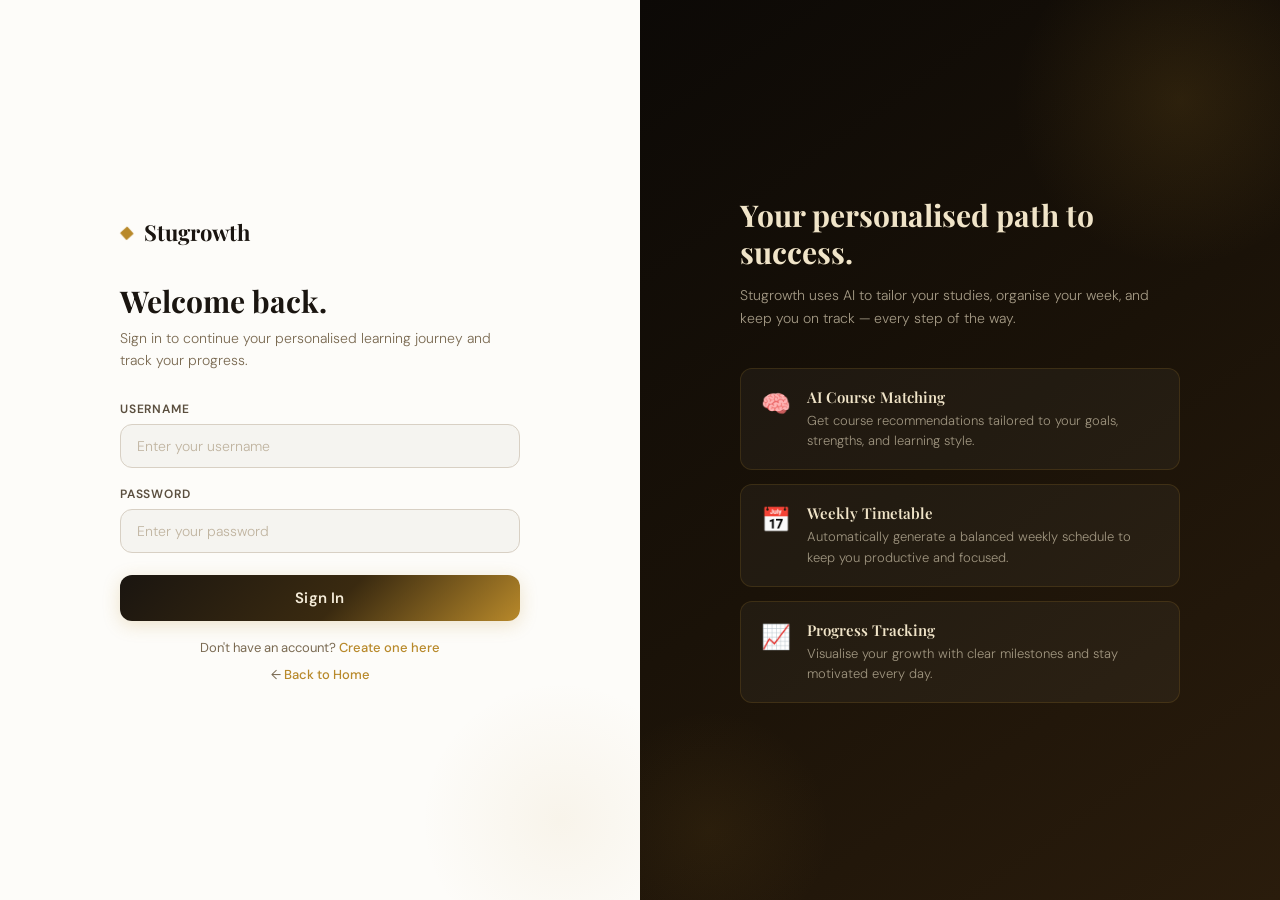
==== commit 71829e33: "profile and progress feature complete" ====
--- a/pages/dashboard.html
+++ b/pages/dashboard.html
@@ -13,17 +13,15 @@
 
     /* ── PROFILE STRIP ── */
     .profile-strip {
-      display:flex; align-items:center; gap:10px;
-      padding:10px 32px 0;
-      flex-wrap: wrap;
-      animation: fadeUp 0.4s ease both;
+      display:flex; align-items:center; gap:8px; padding:10px 32px 0;
+      flex-wrap:wrap; animation:fadeUp 0.4s ease both;
     }
     .profile-strip .sg-badge { font-size:11.5px; }
 
     /* ── WELCOME BANNER ── */
     .welcome-banner {
-      background: linear-gradient(120deg,#1a1108 0%,#3a2208 50%,#b8892a 100%);
-      border-radius:16px; padding:20px 26px; margin:16px 32px 0;
+      background:linear-gradient(120deg,#1a1108 0%,#3a2208 50%,#b8892a 100%);
+      border-radius:16px; padding:20px 26px; margin:14px 32px 0;
       display:flex; align-items:center; justify-content:space-between;
       box-shadow:0 4px 20px rgba(184,137,42,0.18);
       animation:fadeUp 0.38s ease both; position:relative; overflow:hidden;
@@ -36,14 +34,12 @@
     /* ── TWO-COLUMN LAYOUT ── */
     .dash-two-col {
       display:grid; grid-template-columns:1fr 300px; gap:22px;
-      align-items:start; padding:20px 32px 60px;
-      flex:1; overflow-y:auto;
+      align-items:start; padding:18px 32px 60px; flex:1; overflow-y:auto;
     }
     .dash-two-col::-webkit-scrollbar { width:4px; }
     .dash-two-col::-webkit-scrollbar-thumb { background:#d9cfc0; border-radius:3px; }
-
-    .dash-left  { display:flex; flex-direction:column; gap:18px; min-width:0; }
-    .dash-right { display:flex; flex-direction:column; gap:16px; position:sticky; top:0; }
+    .dash-left  { display:flex; flex-direction:column; gap:16px; min-width:0; }
+    .dash-right { display:flex; flex-direction:column; gap:14px; position:sticky; top:0; }
 
     /* ── GRADE CARD ── */
     .grade-card { animation:fadeUp 0.45s ease 0.06s both; }
@@ -58,7 +54,7 @@
     .grade-row:hover { background:#f5f0e8; border-color:rgba(184,137,42,0.28); }
     .grade-subject-name { display:flex; align-items:center; gap:10px; font-size:14px; font-weight:500; color:#1a1510; flex:1; }
     .grade-subject-icon { font-size:17px; }
-    .grade-input-wrap   { display:flex; align-items:center; gap:7px; }
+    .grade-input-wrap { display:flex; align-items:center; gap:7px; }
     .grade-input {
       width:86px; padding:8px 12px; background:#fff;
       border:1.5px solid #d9d0c4; border-radius:8px;
@@ -84,8 +80,7 @@
     }
     .btn-analyse:hover { transform:translateY(-2px); box-shadow:0 8px 26px rgba(184,137,42,0.32); }
     .btn-quiz {
-      flex:1; min-width:160px; padding:13px 16px;
-      background:transparent; color:#b8892a;
+      flex:1; min-width:160px; padding:13px 16px; background:transparent; color:#b8892a;
       font-family:'DM Sans',sans-serif; font-size:14px; font-weight:600;
       border:1.5px solid rgba(184,137,42,0.35); border-radius:12px; cursor:pointer;
       display:flex; align-items:center; justify-content:center; gap:8px;
@@ -108,7 +103,6 @@
     .rp-head-icon  { font-size:17px; flex-shrink:0; }
     .rp-head-title { font-family:'Playfair Display',serif; font-size:14px; font-weight:700; color:#1a1510; }
 
-    /* Insight rows */
     .insight-rows { display:flex; flex-direction:column; }
     .insight-row { display:flex; justify-content:space-between; align-items:center; padding:8px 0; border-bottom:1px solid #f5f0e8; }
     .insight-row:last-child { border-bottom:none; }
@@ -121,11 +115,10 @@
     .insight-value.live { background:rgba(184,137,42,0.10); border-color:rgba(184,137,42,0.30); color:#7a5010; }
     .insight-value.weak { background:rgba(220,50,50,0.08); border-color:rgba(220,50,50,0.22); color:#b03030; font-size:11px; min-width:60px; }
 
-    /* Recommended courses */
     .rp-courses { display:flex; flex-direction:column; gap:8px; }
     .rp-course-item { padding:9px 11px; background:#faf8f4; border:1px solid #eee8df; border-radius:9px; transition:background 0.18s; }
     .rp-course-item:hover { background:#f5f0e8; border-color:rgba(184,137,42,0.28); }
-    .rp-course-title { font-size:12.5px; font-weight:600; color:#1a1510; margin-bottom:2px; }
+    .rp-course-title    { font-size:12.5px; font-weight:600; color:#1a1510; margin-bottom:2px; }
     .rp-course-platform { font-size:11px; font-weight:500; color:#b8892a; }
 
     /* ── RESPONSIVE ── */
@@ -138,13 +131,13 @@
     @media (max-width:820px) {
       html,body { overflow:auto; }
       .app-shell { flex-direction:column; height:auto; }
-      .sidebar { width:100%; height:auto; }
+      .sidebar   { width:100%; height:auto; }
       .sidebar-nav { flex-direction:row; flex-wrap:wrap; padding:10px; }
       .nav-label { display:none; }
       .sidebar-footer { padding:8px 10px; border-top:none; }
       .content-area { overflow:visible; }
-      .dash-two-col { padding:16px 18px 48px; }
-      .welcome-banner { margin:12px 18px 0; }
+      .dash-two-col { padding:14px 18px 48px; }
+      .welcome-banner { margin:10px 18px 0; }
       .profile-strip  { padding:10px 18px 0; }
     }
   </style>
@@ -163,8 +156,8 @@
       <a href="dashboard.html" class="nav-item active"><span class="ni">🏠</span> Dashboard</a>
       <a href="plan.html"      class="nav-item"><span class="ni">📋</span> My Plan</a>
       <a href="quiz.html"      class="nav-item"><span class="ni">🧩</span> Skill Test</a>
-      <a href="#"              class="nav-item"><span class="ni">📈</span> Progress</a>
-      <a href="#"              class="nav-item"><span class="ni">⚙️</span> Settings</a>
+      <a href="profile.html"   class="nav-item"><span class="ni">👤</span> Profile</a>
+      <a href="settings.html"  class="nav-item"><span class="ni">⚙️</span> Settings</a>
     </nav>
     <div class="sidebar-footer">
       <button class="nav-item logout" id="logoutBtn"><span class="ni">🚪</span> Logout</button>
@@ -182,14 +175,25 @@
       </div>
       <div class="topbar-right">
         <span class="topbar-greeting" id="topbarGreeting">Hello, Student 👋</span>
-        <div class="topbar-avatar" id="topbarAvatar">S</div>
+
+        <!-- PROFILE DROPDOWN WRAPPER -->
+        <div class="profile-dropdown-wrap">
+          <div class="topbar-avatar" id="topbarAvatar" title="Account menu">S</div>
+          <div class="profile-dropdown" id="profileDropdown">
+            <div class="dropdown-header">
+              <div class="dropdown-name"   id="ddName">Student</div>
+              <div class="dropdown-branch" id="ddBranch">CSE · 1st Year</div>
+            </div>
+            <a href="profile.html"  class="dropdown-item"><span class="di">👤</span> Profile</a>
+            <a href="settings.html" class="dropdown-item"><span class="di">⚙️</span> Settings</a>
+            <button class="dropdown-item dd-logout" id="dropdownLogout"><span class="di">🚪</span> Logout</button>
+          </div>
+        </div>
       </div>
     </header>
 
     <!-- PROFILE STRIP -->
-    <div class="profile-strip" id="profileStrip">
-      <!-- Badges injected by JS -->
-    </div>
+    <div class="profile-strip" id="profileStrip"></div>
 
     <!-- WELCOME BANNER -->
     <div class="welcome-banner">
@@ -206,17 +210,31 @@
       <!-- LEFT COLUMN -->
       <div class="dash-left">
 
+        <!-- PROGRESS CARD — shown only if history exists -->
+        <div class="progress-card" id="progressCard" style="display:none;">
+          <div class="progress-card-title">📈 Your Progress (Last Session)</div>
+          <div class="progress-stats">
+            <div class="progress-stat">
+              <span class="progress-stat-value" id="progIQ">--</span>
+              <span class="progress-stat-label">IQ Score</span>
+            </div>
+            <div class="progress-stat">
+              <span class="progress-stat-value" id="progAvg">--</span>
+              <span class="progress-stat-label">Avg Marks</span>
+            </div>
+            <div class="progress-stat">
+              <span class="progress-stat-value" id="progWeak" style="font-size:13px;">--</span>
+              <span class="progress-stat-label">Weak Subject</span>
+            </div>
+          </div>
+        </div>
+
         <!-- GRADE ENTRY CARD -->
         <div class="sg-card grade-card" id="gradeForm">
           <h2 class="grade-card-title">Enter Your Subject Marks</h2>
-          <p class="grade-card-sub">Fill in your latest exam marks (out of 100) for each subject. We'll calculate your average, IQ estimate, and detect your weak areas.</p>
-
-          <div id="gradeInputs">
-            <!-- Filled by script.js based on branch -->
-          </div>
-
+          <p class="grade-card-sub">Fill in your latest exam marks (out of 100). We'll calculate your average, IQ estimate, and detect weak areas.</p>
+          <div id="gradeInputs"></div>
           <div class="sg-divider"></div>
-
           <div class="action-buttons">
             <button class="btn-analyse" id="analyseBtn">🔍 Generate Learning Plan</button>
             <button class="btn-quiz"    id="quizBtn">🧩 Take Skill Test</button>
@@ -230,49 +248,26 @@
 
         <!-- CARD 1: Learning Insight -->
         <div class="rp-card">
-          <div class="rp-head">
-            <span class="rp-head-icon">🧠</span>
-            <span class="rp-head-title">Learning Insight</span>
-          </div>
+          <div class="rp-head"><span class="rp-head-icon">🧠</span><span class="rp-head-title">Learning Insight</span></div>
           <div class="insight-rows">
-            <div class="insight-row">
-              <span class="insight-label">Average Marks</span>
-              <span class="insight-value" id="insightAvg">--</span>
-            </div>
-            <div class="insight-row">
-              <span class="insight-label">Estimated IQ</span>
-              <span class="insight-value" id="insightIQ">--</span>
-            </div>
-            <div class="insight-row">
-              <span class="insight-label">Learning Level</span>
-              <span class="insight-value" id="insightLevel">--</span>
-            </div>
-            <div class="insight-row">
-              <span class="insight-label">Weak Subject</span>
-              <span class="insight-value weak" id="insightWeak">--</span>
-            </div>
+            <div class="insight-row"><span class="insight-label">Average Marks</span><span class="insight-value" id="insightAvg">--</span></div>
+            <div class="insight-row"><span class="insight-label">Estimated IQ</span><span class="insight-value" id="insightIQ">--</span></div>
+            <div class="insight-row"><span class="insight-label">Learning Level</span><span class="insight-value" id="insightLevel">--</span></div>
+            <div class="insight-row"><span class="insight-label">Weak Subject</span><span class="insight-value weak" id="insightWeak">--</span></div>
           </div>
         </div>
 
         <!-- CARD 2: Recommended Courses -->
         <div class="rp-card">
-          <div class="rp-head">
-            <span class="rp-head-icon">🎓</span>
-            <span class="rp-head-title">Recommended Courses</span>
-          </div>
+          <div class="rp-head"><span class="rp-head-icon">🎓</span><span class="rp-head-title">Recommended Courses</span></div>
           <div class="rp-courses" id="rpCourses">
-            <div style="font-size:12.5px;color:#9a8a6a;font-style:italic;padding:8px 0;">
-              Enter your marks above to see course recommendations.
-            </div>
+            <div style="font-size:12.5px;color:#9a8a6a;font-style:italic;padding:8px 0;">Enter marks above to see recommendations.</div>
           </div>
         </div>
 
         <!-- CARD 3: Tip of the Day -->
         <div class="rp-card">
-          <div class="rp-head">
-            <span class="rp-head-icon">✨</span>
-            <span class="rp-head-title">Tip of the Day</span>
-          </div>
+          <div class="rp-head"><span class="rp-head-icon">✨</span><span class="rp-head-title">Tip of the Day</span></div>
           <div style="background:linear-gradient(135deg,#fdf9f2,#faf4e6);border:1px solid rgba(184,137,42,0.18);border-radius:11px;padding:13px;">
             <span style="font-family:'Playfair Display',serif;font-size:32px;line-height:0.7;color:rgba(184,137,42,0.28);display:block;margin-bottom:6px;">"</span>
             <p id="tipText" style="font-size:12.5px;color:#4a3e2a;line-height:1.65;font-style:italic;"></p>
@@ -281,22 +276,21 @@
         </div>
 
       </aside>
-
     </div><!-- /dash-two-col -->
   </div><!-- /content-area -->
 </div><!-- /app-shell -->
 
 <script src="../static/script.js"></script>
 <script>
-  // Tip of the day
+  // ── Tip of the day ──────────────────────────────────────────
   var tips = [
-    { text: 'Study in focused 25-minute blocks, then take a 5-minute break. This Pomodoro technique keeps your brain sharp.', author: 'Study Technique' },
-    { text: 'Spend 10 minutes reviewing yesterday\'s notes before starting new material. Spaced repetition moves info into long-term memory.', author: 'Memory Science' },
-    { text: 'Write your notes by hand instead of typing. Handwriting forces your brain to process and summarise, improving recall dramatically.', author: 'Learning Research' },
-    { text: 'Teach what you just learned out loud. If you cannot explain it simply, you have not understood it deeply enough.', author: 'The Feynman Method' },
-    { text: 'Start every session with your hardest subject first. Your focus and willpower are at their peak at the beginning.', author: 'Productivity Tip' },
-    { text: 'Sleep 7–8 hours during exam season. Your brain consolidates everything you learned that day during deep sleep.', author: 'Neuroscience' },
-    { text: 'Remove your phone from the room while studying. Even a silent phone nearby reduces your cognitive capacity by up to 20%.', author: 'Focus Strategy' }
+    { text:'Study in focused 25-minute blocks, then take a 5-minute break. This Pomodoro technique keeps your brain sharp.', author:'Study Technique' },
+    { text:'Spend 10 minutes reviewing yesterday\'s notes before starting new material. Spaced repetition moves info into long-term memory.', author:'Memory Science' },
+    { text:'Write your notes by hand instead of typing. Handwriting forces your brain to process and summarise, improving recall dramatically.', author:'Learning Research' },
+    { text:'Teach what you just learned out loud. If you cannot explain it simply, you have not understood it deeply enough.', author:'The Feynman Method' },
+    { text:'Start every session with your hardest subject first. Your focus and willpower are at their peak at the beginning.', author:'Productivity Tip' },
+    { text:'Sleep 7–8 hours during exam season. Your brain consolidates everything you learned that day during deep sleep.', author:'Neuroscience' },
+    { text:'Remove your phone from the room while studying. Even a silent phone nearby reduces your cognitive capacity by up to 20%.', author:'Focus Strategy' }
   ];
   var t = tips[new Date().getDay()];
   document.getElementById('tipText').textContent   = t.text;
--- a/static/style.css
+++ b/static/style.css
@@ -1,14 +1,13 @@
 /* ============================================================
-   STUGROWTH — style.css
-   Global styles shared across all pages
+   STUGROWTH — style.css  (v2)
+   Shared styles: Login/Signup split-screen, App Shell,
+   Profile Dropdown, Progress Card, Profile & Settings pages
    ============================================================ */
 
 @import url('https://fonts.googleapis.com/css2?family=Playfair+Display:wght@600;700&family=DM+Sans:wght@300;400;500;600&display=swap');
 
 /* ── RESET ── */
-*, *::before, *::after {
-  margin: 0; padding: 0; box-sizing: border-box;
-}
+*, *::before, *::after { margin:0; padding:0; box-sizing:border-box; }
 
 /* ── CSS VARIABLES ── */
 :root {
@@ -17,7 +16,6 @@
   --gold-pale:   rgba(184,137,42,0.12);
   --gold-border: rgba(184,137,42,0.28);
   --dark-bg:     #0c0906;
-  --dark-card:   #14110c;
   --page-bg:     #f2efe8;
   --card-bg:     #ffffff;
   --border:      #e4ddd3;
@@ -25,14 +23,13 @@
   --text-mid:    #5a4e3e;
   --text-soft:   #7a6a52;
   --text-muted:  #9a8a6a;
-  --font-display: 'Playfair Display', serif;
-  --font-body:    'DM Sans', sans-serif;
+  --font-display:'Playfair Display', serif;
+  --font-body:   'DM Sans', sans-serif;
   --radius-sm: 8px;
   --radius-md: 12px;
   --radius-lg: 18px;
   --shadow-sm: 0 1px 6px rgba(0,0,0,0.06);
   --shadow-md: 0 2px 16px rgba(0,0,0,0.08);
-  --shadow-lg: 0 4px 28px rgba(0,0,0,0.12);
 }
 
 html, body {
@@ -43,536 +40,393 @@
 }
 
 /* ============================================================
-   SPLIT-SCREEN LAYOUT (Login / Signup)
-   ============================================================ */
-.split-screen {
-  display: flex;
-  min-height: 100vh;
-  width: 100%;
-}
-
-/* LEFT PANEL */
+   SPLIT-SCREEN (Login / Signup)
+   ============================================================ */
+.split-screen { display:flex; min-height:100vh; width:100%; }
+
 .left-panel {
-  flex: 1;
-  display: flex;
-  flex-direction: column;
-  align-items: center;
-  justify-content: center;
-  padding: 48px 60px;
-  background: #fdfcf9;
-  position: relative;
-  overflow: hidden;
-}
-
+  flex:1; display:flex; flex-direction:column; align-items:center;
+  justify-content:center; padding:48px 60px; background:#fdfcf9; position:relative; overflow:hidden;
+}
 .left-panel::before {
-  content: '';
-  position: absolute;
-  bottom: -60px; right: -60px;
-  width: 280px; height: 280px;
-  background: radial-gradient(circle, rgba(184,137,42,0.07) 0%, transparent 70%);
-  border-radius: 50%;
-  pointer-events: none;
-}
-
-.left-inner {
-  width: 100%;
-  max-width: 400px;
-}
-
-/* LOGO */
-.logo {
-  display: flex;
-  align-items: center;
-  gap: 10px;
-  margin-bottom: 36px;
-  text-decoration: none;
-}
-
-.logo-icon {
-  font-size: 18px;
-  color: var(--gold);
-  animation: spin-slow 8s linear infinite;
-  display: inline-block;
-}
-
-@keyframes spin-slow {
-  from { transform: rotate(0deg); }
-  to   { transform: rotate(360deg); }
-}
-
-.logo-text {
-  font-family: var(--font-display);
-  font-size: 22px;
-  font-weight: 700;
-  color: var(--text-dark);
-  letter-spacing: -0.3px;
-}
-
-/* HEADINGS */
-.welcome-heading {
-  font-family: var(--font-display);
-  font-size: 30px;
-  font-weight: 700;
-  color: var(--text-dark);
-  margin-bottom: 8px;
-  line-height: 1.2;
-}
-
-.welcome-desc {
-  font-size: 14px;
-  font-weight: 300;
-  color: var(--text-soft);
-  margin-bottom: 30px;
-  line-height: 1.6;
-}
-
-/* FORM ELEMENTS */
-.form-group {
-  margin-bottom: 18px;
-}
-
-.form-group label {
-  display: block;
-  font-size: 12px;
-  font-weight: 600;
-  letter-spacing: 0.8px;
-  text-transform: uppercase;
-  color: var(--text-mid);
-  margin-bottom: 7px;
-}
-
+  content:''; position:absolute; bottom:-60px; right:-60px; width:280px; height:280px;
+  background:radial-gradient(circle,rgba(184,137,42,0.07) 0%,transparent 70%); border-radius:50%; pointer-events:none;
+}
+.left-inner { width:100%; max-width:400px; }
+
+.logo { display:flex; align-items:center; gap:10px; margin-bottom:36px; text-decoration:none; }
+.logo-icon { font-size:18px; color:var(--gold); animation:spin-slow 8s linear infinite; display:inline-block; }
+@keyframes spin-slow { from{transform:rotate(0deg)} to{transform:rotate(360deg)} }
+.logo-text { font-family:var(--font-display); font-size:22px; font-weight:700; color:var(--text-dark); }
+
+.welcome-heading { font-family:var(--font-display); font-size:30px; font-weight:700; color:var(--text-dark); margin-bottom:8px; line-height:1.2; }
+.welcome-desc    { font-size:14px; font-weight:300; color:var(--text-soft); margin-bottom:30px; line-height:1.6; }
+
+.form-group { margin-bottom:18px; }
+.form-group label { display:block; font-size:12px; font-weight:600; letter-spacing:0.8px; text-transform:uppercase; color:var(--text-mid); margin-bottom:7px; }
 .form-group input,
 .form-group select {
-  width: 100%;
-  padding: 12px 16px;
-  background: #f5f4f0;
-  border: 1.5px solid #d8d0c4;
-  border-radius: var(--radius-md);
-  font-family: var(--font-body);
-  font-size: 14px;
-  color: var(--text-dark);
-  outline: none;
-  transition: border-color 0.2s, box-shadow 0.2s;
-}
-
-.form-group input:focus,
-.form-group select:focus {
-  border-color: var(--gold);
-  box-shadow: 0 0 0 3px rgba(184,137,42,0.10);
-  background: #fff;
-}
-
-.form-group input::placeholder {
-  color: #c0b4a0;
-  font-weight: 300;
-}
-
-/* SELECT DROPDOWN STYLE */
+  width:100%; padding:12px 16px; background:#f5f4f0;
+  border:1.5px solid #d8d0c4; border-radius:var(--radius-md);
+  font-family:var(--font-body); font-size:14px; color:var(--text-dark);
+  outline:none; transition:border-color 0.2s,box-shadow 0.2s;
+}
+.form-group input:focus, .form-group select:focus {
+  border-color:var(--gold); box-shadow:0 0 0 3px rgba(184,137,42,0.10); background:#fff;
+}
+.form-group input::placeholder { color:#c0b4a0; font-weight:300; }
 .form-group select {
-  appearance: none;
-  -webkit-appearance: none;
-  background-image: url("data:image/svg+xml,%3Csvg xmlns='http://www.w3.org/2000/svg' width='12' height='8' viewBox='0 0 12 8'%3E%3Cpath d='M1 1l5 5 5-5' stroke='%23b8892a' stroke-width='1.5' fill='none' stroke-linecap='round'/%3E%3C/svg%3E");
-  background-repeat: no-repeat;
-  background-position: right 14px center;
-  padding-right: 36px;
-  cursor: pointer;
-}
-
-.form-group select option {
-  background: #fff;
-  color: var(--text-dark);
-}
-
-/* PRIMARY BUTTON */
+  appearance:none; -webkit-appearance:none;
+  background-image:url("data:image/svg+xml,%3Csvg xmlns='http://www.w3.org/2000/svg' width='12' height='8' viewBox='0 0 12 8'%3E%3Cpath d='M1 1l5 5 5-5' stroke='%23b8892a' stroke-width='1.5' fill='none' stroke-linecap='round'/%3E%3C/svg%3E");
+  background-repeat:no-repeat; background-position:right 14px center; padding-right:36px; cursor:pointer;
+}
+.form-group select option { background:#fff; color:var(--text-dark); }
+
 .btn-signin {
-  width: 100%;
-  padding: 13px 24px;
-  background: linear-gradient(135deg, #1a1510 0%, #3a2a10 55%, var(--gold) 100%);
-  color: #f5ecd9;
-  font-family: var(--font-body);
-  font-size: 15px;
-  font-weight: 600;
-  border: none;
-  border-radius: var(--radius-md);
-  cursor: pointer;
-  letter-spacing: 0.2px;
-  box-shadow: 0 4px 18px rgba(184,137,42,0.22);
-  transition: transform 0.15s, box-shadow 0.15s, opacity 0.15s;
-  margin-top: 4px;
-}
-
-.btn-signin:hover {
-  transform: translateY(-2px);
-  box-shadow: 0 8px 26px rgba(184,137,42,0.32);
-  opacity: 0.94;
-}
-
-/* LINKS */
-.create-account {
-  font-size: 13px;
-  color: var(--text-soft);
-  margin-top: 18px;
-  text-align: center;
-}
-
-.create-account a {
-  color: var(--gold);
-  text-decoration: none;
-  font-weight: 500;
-}
-
-.create-account a:hover {
-  text-decoration: underline;
-}
-
-/* RIGHT PANEL (Feature showcase) */
+  width:100%; padding:13px 24px;
+  background:linear-gradient(135deg,#1a1510 0%,#3a2a10 55%,var(--gold) 100%);
+  color:#f5ecd9; font-family:var(--font-body); font-size:15px; font-weight:600;
+  border:none; border-radius:var(--radius-md); cursor:pointer; letter-spacing:0.2px;
+  box-shadow:0 4px 18px rgba(184,137,42,0.22); transition:transform 0.15s,box-shadow 0.15s; margin-top:4px;
+}
+.btn-signin:hover { transform:translateY(-2px); box-shadow:0 8px 26px rgba(184,137,42,0.32); }
+
+.create-account { font-size:13px; color:var(--text-soft); margin-top:18px; text-align:center; }
+.create-account a { color:var(--gold); text-decoration:none; font-weight:500; }
+.create-account a:hover { text-decoration:underline; }
+
 .right-panel {
-  flex: 1;
-  display: flex;
-  flex-direction: column;
-  align-items: center;
-  justify-content: center;
-  padding: 60px 60px;
-  background: linear-gradient(145deg, #0c0906 0%, #1a1208 50%, #2a1c0c 100%);
-  position: relative;
-  overflow: hidden;
-}
-
-.right-panel::before {
-  content: '';
-  position: absolute;
-  top: -80px; right: -80px;
-  width: 360px; height: 360px;
-  background: radial-gradient(circle, rgba(184,137,42,0.14) 0%, transparent 65%);
-  border-radius: 50%;
-}
-
-.right-panel::after {
-  content: '';
-  position: absolute;
-  bottom: -60px; left: -60px;
-  width: 260px; height: 260px;
-  background: radial-gradient(circle, rgba(184,137,42,0.08) 0%, transparent 65%);
-  border-radius: 50%;
-}
-
-.right-inner {
-  width: 100%;
-  max-width: 440px;
-  position: relative;
-  z-index: 1;
-}
-
-.right-heading {
-  font-family: var(--font-display);
-  font-size: 30px;
-  font-weight: 700;
-  color: #f0e4c8;
-  margin-bottom: 12px;
-  line-height: 1.25;
-}
-
-.right-desc {
-  font-size: 14px;
-  font-weight: 300;
-  color: rgba(240,228,200,0.65);
-  margin-bottom: 38px;
-  line-height: 1.65;
-}
-
-/* FEATURE CARDS */
-.feature-cards {
-  display: flex;
-  flex-direction: column;
-  gap: 14px;
-}
-
-.card {
-  display: flex;
-  align-items: flex-start;
-  gap: 16px;
-  padding: 18px 20px;
-  background: rgba(255,255,255,0.04);
-  border: 1px solid rgba(184,137,42,0.18);
-  border-radius: var(--radius-md);
-  transition: background 0.2s, border-color 0.2s;
-}
-
-.card:hover {
-  background: rgba(255,255,255,0.07);
-  border-color: rgba(184,137,42,0.35);
-}
-
-.card-icon {
-  font-size: 24px;
-  flex-shrink: 0;
-  margin-top: 1px;
-}
-
-.card-content h3 {
-  font-family: var(--font-display);
-  font-size: 15px;
-  font-weight: 600;
-  color: #f0e4c8;
-  margin-bottom: 4px;
-}
-
-.card-content p {
-  font-size: 13px;
-  font-weight: 300;
-  color: rgba(240,228,200,0.60);
-  line-height: 1.55;
-}
-
-/* ============================================================
-   SHARED APP SHELL (Dashboard / Plan / Quiz)
-   ============================================================ */
-
-/* SIDEBAR */
+  flex:1; display:flex; flex-direction:column; align-items:center; justify-content:center;
+  padding:60px; background:linear-gradient(145deg,#0c0906 0%,#1a1208 50%,#2a1c0c 100%); position:relative; overflow:hidden;
+}
+.right-panel::before { content:''; position:absolute; top:-80px; right:-80px; width:360px; height:360px; background:radial-gradient(circle,rgba(184,137,42,0.14) 0%,transparent 65%); border-radius:50%; }
+.right-panel::after  { content:''; position:absolute; bottom:-60px; left:-60px; width:260px; height:260px; background:radial-gradient(circle,rgba(184,137,42,0.08) 0%,transparent 65%); border-radius:50%; }
+.right-inner { width:100%; max-width:440px; position:relative; z-index:1; }
+.right-heading { font-family:var(--font-display); font-size:30px; font-weight:700; color:#f0e4c8; margin-bottom:12px; line-height:1.25; }
+.right-desc    { font-size:14px; font-weight:300; color:rgba(240,228,200,0.65); margin-bottom:38px; line-height:1.65; }
+
+.feature-cards { display:flex; flex-direction:column; gap:14px; }
+.card { display:flex; align-items:flex-start; gap:16px; padding:18px 20px; background:rgba(255,255,255,0.04); border:1px solid rgba(184,137,42,0.18); border-radius:var(--radius-md); transition:background 0.2s; }
+.card:hover { background:rgba(255,255,255,0.07); border-color:rgba(184,137,42,0.35); }
+.card-icon { font-size:24px; flex-shrink:0; margin-top:1px; }
+.card-content h3 { font-family:var(--font-display); font-size:15px; font-weight:600; color:#f0e4c8; margin-bottom:4px; }
+.card-content p  { font-size:13px; font-weight:300; color:rgba(240,228,200,0.60); line-height:1.55; }
+
+/* ============================================================
+   APP SHELL — Sidebar + Topbar
+   ============================================================ */
 .sidebar {
-  width: 240px;
-  flex-shrink: 0;
-  background: var(--dark-bg);
-  border-right: 1px solid rgba(184,137,42,0.16);
-  display: flex;
-  flex-direction: column;
-  position: relative;
-  z-index: 20;
-  box-shadow: 4px 0 24px rgba(0,0,0,0.35);
-}
-
-.sidebar::before {
-  content: '';
-  position: absolute;
-  top: 0; left: 0; right: 0; height: 200px;
-  background: radial-gradient(ellipse at 50% 0%, rgba(184,137,42,0.12) 0%, transparent 70%);
-  pointer-events: none;
-}
-
-.sidebar-logo {
-  display: flex;
-  align-items: center;
-  gap: 10px;
-  padding: 26px 22px 20px;
-  border-bottom: 1px solid rgba(255,255,255,0.06);
-  text-decoration: none;
-}
-
-.sidebar-logo-icon {
-  font-size: 18px;
-  color: var(--gold);
-  animation: spin-slow 8s linear infinite;
-}
-
-.sidebar-logo-text {
-  font-family: var(--font-display);
-  font-size: 20px;
-  font-weight: 700;
-  color: #f0e4c8;
-}
-
-.sidebar-nav {
-  flex: 1;
-  padding: 20px 10px;
-  display: flex;
-  flex-direction: column;
-  gap: 3px;
-}
-
-.nav-label {
-  font-size: 10px;
-  font-weight: 600;
-  letter-spacing: 2px;
-  text-transform: uppercase;
-  color: #4a3e2a;
-  padding: 0 12px;
-  margin: 8px 0 6px;
-}
-
+  width:240px; flex-shrink:0; background:var(--dark-bg);
+  border-right:1px solid rgba(184,137,42,0.16); display:flex; flex-direction:column;
+  position:relative; z-index:20; box-shadow:4px 0 24px rgba(0,0,0,0.35);
+}
+.sidebar::before { content:''; position:absolute; top:0; left:0; right:0; height:200px; background:radial-gradient(ellipse at 50% 0%,rgba(184,137,42,0.12) 0%,transparent 70%); pointer-events:none; }
+
+.sidebar-logo { display:flex; align-items:center; gap:10px; padding:26px 22px 20px; border-bottom:1px solid rgba(255,255,255,0.06); text-decoration:none; }
+.sidebar-logo-icon { font-size:18px; color:var(--gold); animation:spin-slow 8s linear infinite; }
+.sidebar-logo-text { font-family:var(--font-display); font-size:20px; font-weight:700; color:#f0e4c8; }
+
+.sidebar-nav { flex:1; padding:20px 10px; display:flex; flex-direction:column; gap:3px; }
+.nav-label { font-size:10px; font-weight:600; letter-spacing:2px; text-transform:uppercase; color:#4a3e2a; padding:0 12px; margin:8px 0 6px; }
 .nav-item {
-  display: flex;
-  align-items: center;
-  gap: 12px;
-  padding: 10px 14px;
-  border-radius: 10px;
-  text-decoration: none;
-  font-size: 14px;
-  font-weight: 400;
-  color: #7a6a52;
-  transition: background 0.18s, color 0.18s;
-  cursor: pointer;
-  border: none;
-  background: transparent;
-  width: 100%;
-  text-align: left;
-}
-
-.nav-item:hover  { background: rgba(255,255,255,0.06); color: #f0e4c8; }
-.nav-item.active { background: rgba(184,137,42,0.16); color: var(--gold-light); font-weight: 500; }
-
-.nav-item .ni {
-  font-size: 15px;
-  width: 18px;
-  text-align: center;
-  flex-shrink: 0;
-}
-
-.nav-item.logout { color: #7a5050; }
-.nav-item.logout:hover { background: rgba(200,60,60,0.10); color: #e08080; }
-
-.sidebar-footer {
-  padding: 12px 10px 22px;
-  border-top: 1px solid rgba(255,255,255,0.05);
-}
-
-/* TOPBAR */
+  display:flex; align-items:center; gap:12px; padding:10px 14px; border-radius:10px;
+  text-decoration:none; font-size:14px; font-weight:400; color:#7a6a52;
+  transition:background 0.18s,color 0.18s; cursor:pointer; border:none; background:transparent; width:100%; text-align:left;
+}
+.nav-item:hover  { background:rgba(255,255,255,0.06); color:#f0e4c8; }
+.nav-item.active { background:rgba(184,137,42,0.16); color:var(--gold-light); font-weight:500; }
+.nav-item .ni    { font-size:15px; width:18px; text-align:center; flex-shrink:0; }
+.nav-item.logout { color:#7a5050; }
+.nav-item.logout:hover { background:rgba(200,60,60,0.10); color:#e08080; }
+.sidebar-footer { padding:12px 10px 22px; border-top:1px solid rgba(255,255,255,0.05); }
+
+/* ── TOPBAR ── */
 .topbar {
-  height: 60px;
-  flex-shrink: 0;
-  display: flex;
-  align-items: center;
-  justify-content: space-between;
-  padding: 0 32px;
-  background: #fff;
-  border-bottom: 1px solid var(--border);
-  box-shadow: var(--shadow-sm);
-}
-
-.topbar-left { display: flex; flex-direction: column; gap: 1px; }
-.topbar-bread { font-size: 11px; color: #b0a090; }
-.topbar-bread a { color: var(--gold); text-decoration: none; }
-.topbar-title { font-size: 15px; font-weight: 600; color: var(--text-dark); }
-
-.topbar-right { display: flex; align-items: center; gap: 12px; }
-.topbar-greeting { font-size: 13px; color: var(--text-soft); }
+  height:60px; flex-shrink:0; display:flex; align-items:center; justify-content:space-between;
+  padding:0 32px; background:#fff; border-bottom:1px solid var(--border); box-shadow:var(--shadow-sm);
+  position:relative; z-index:100;
+}
+.topbar-left { display:flex; flex-direction:column; gap:1px; }
+.topbar-bread { font-size:11px; color:#b0a090; }
+.topbar-bread a { color:var(--gold); text-decoration:none; }
+.topbar-title { font-size:15px; font-weight:600; color:var(--text-dark); }
+.topbar-right { display:flex; align-items:center; gap:12px; position:relative; }
+.topbar-greeting { font-size:13px; color:var(--text-soft); }
 .topbar-avatar {
-  width: 34px; height: 34px;
-  border-radius: 50%;
-  background: linear-gradient(135deg, #3a2a10, var(--gold));
-  display: flex; align-items: center; justify-content: center;
-  font-size: 14px; font-weight: 600; color: #f0e4c8;
-  border: 2px solid rgba(184,137,42,0.35);
-  flex-shrink: 0;
-}
-
-/* MAIN SCROLL */
-.main-scroll {
-  flex: 1;
-  overflow-y: auto;
-  padding: 28px 32px 60px;
-}
-.main-scroll::-webkit-scrollbar { width: 4px; }
-.main-scroll::-webkit-scrollbar-thumb { background: #d9cfc0; border-radius: 3px; }
-
-/* SHARED CARD */
+  width:34px; height:34px; border-radius:50%;
+  background:linear-gradient(135deg,#3a2a10,var(--gold));
+  display:flex; align-items:center; justify-content:center;
+  font-size:14px; font-weight:600; color:#f0e4c8;
+  border:2px solid rgba(184,137,42,0.35); flex-shrink:0;
+  cursor:pointer; user-select:none;
+  transition:box-shadow 0.18s;
+}
+.topbar-avatar:hover { box-shadow:0 0 0 3px rgba(184,137,42,0.25); }
+
+/* ── PROFILE DROPDOWN ── */
+.profile-dropdown-wrap { position:relative; }
+
+.profile-dropdown {
+  display:none;
+  position:absolute; top:calc(100% + 10px); right:0;
+  width:190px;
+  background:#fff; border:1px solid var(--border); border-radius:14px;
+  box-shadow:0 8px 30px rgba(0,0,0,0.14); z-index:200;
+  overflow:hidden;
+  animation:dropIn 0.18s ease both;
+}
+.profile-dropdown.open { display:block; }
+
+@keyframes dropIn {
+  from { opacity:0; transform:translateY(-8px); }
+  to   { opacity:1; transform:translateY(0); }
+}
+
+.dropdown-header {
+  padding:14px 16px 10px; border-bottom:1px solid #f0ebe3;
+}
+.dropdown-name   { font-size:13.5px; font-weight:600; color:var(--text-dark); white-space:nowrap; overflow:hidden; text-overflow:ellipsis; }
+.dropdown-branch { font-size:11px; font-weight:400; color:var(--text-muted); margin-top:2px; }
+
+.dropdown-item {
+  display:flex; align-items:center; gap:10px;
+  padding:10px 16px; font-size:13.5px; font-weight:400; color:var(--text-mid);
+  text-decoration:none; cursor:pointer; border:none; background:transparent; width:100%; text-align:left;
+  transition:background 0.15s, color 0.15s;
+}
+.dropdown-item:hover { background:#faf8f4; color:var(--text-dark); }
+.dropdown-item .di   { font-size:15px; width:18px; text-align:center; flex-shrink:0; }
+.dropdown-item.dd-logout { color:#b03030; border-top:1px solid #f0ebe3; }
+.dropdown-item.dd-logout:hover { background:rgba(200,60,60,0.06); color:#c03030; }
+
+/* ── MAIN SCROLL ── */
+.main-scroll { flex:1; overflow-y:auto; padding:28px 32px 60px; }
+.main-scroll::-webkit-scrollbar { width:4px; }
+.main-scroll::-webkit-scrollbar-thumb { background:#d9cfc0; border-radius:3px; }
+
+/* ── SHARED CARD ── */
 .sg-card {
-  background: var(--card-bg);
-  border: 1px solid var(--border);
-  border-radius: var(--radius-lg);
-  padding: 24px 22px;
-  box-shadow: var(--shadow-md);
-  position: relative;
-  overflow: hidden;
-}
-
+  background:var(--card-bg); border:1px solid var(--border);
+  border-radius:var(--radius-lg); padding:24px 22px;
+  box-shadow:var(--shadow-md); position:relative; overflow:hidden;
+}
 .sg-card::before {
-  content: '';
-  position: absolute;
-  top: 0; left: 22px; right: 22px;
-  height: 2px;
-  background: linear-gradient(90deg, transparent, var(--gold), transparent);
-}
-
-/* ANIMATIONS */
-@keyframes fadeUp {
-  from { opacity: 0; transform: translateY(14px); }
-  to   { opacity: 1; transform: translateY(0); }
-}
-
-@keyframes fadeIn {
-  from { opacity: 0; }
-  to   { opacity: 1; }
-}
-
-/* BADGE */
+  content:''; position:absolute; top:0; left:22px; right:22px; height:2px;
+  background:linear-gradient(90deg,transparent,var(--gold),transparent);
+}
+
+/* ── ANIMATIONS ── */
+@keyframes fadeUp { from{opacity:0;transform:translateY(14px)} to{opacity:1;transform:translateY(0)} }
+@keyframes fadeIn { from{opacity:0} to{opacity:1} }
+
+/* ── SHARED BADGE ── */
 .sg-badge {
-  display: inline-flex;
-  align-items: center;
-  gap: 6px;
-  font-size: 12px;
-  font-weight: 500;
-  color: #6a5020;
-  background: var(--gold-pale);
-  border: 1px solid var(--gold-border);
-  border-radius: 50px;
-  padding: 4px 14px;
-}
-
-/* LEVEL BADGE */
-.level-badge { display: inline-block; padding: 4px 12px; border-radius: 50px; font-size: 12.5px; font-weight: 600; }
-.level-badge.slow    { background: rgba(220,50,50,0.10);  color: #c03030; border: 1px solid rgba(220,50,50,0.25); }
-.level-badge.average { background: rgba(210,150,0,0.12);  color: #9a6800; border: 1px solid rgba(210,150,0,0.28); }
-.level-badge.fast    { background: rgba(30,150,60,0.10);  color: #1a7a38; border: 1px solid rgba(30,150,60,0.25); }
-
-/* DIVIDER */
-.sg-divider { height: 1px; background: #f0ebe3; margin: 18px 0; }
-
-/* GENERIC BUTTON */
+  display:inline-flex; align-items:center; gap:6px; font-size:12px; font-weight:500;
+  color:#6a5020; background:var(--gold-pale); border:1px solid var(--gold-border);
+  border-radius:50px; padding:4px 14px;
+}
+
+/* ── LEVEL BADGE ── */
+.level-badge { display:inline-block; padding:4px 12px; border-radius:50px; font-size:12.5px; font-weight:600; }
+.level-badge.slow    { background:rgba(220,50,50,0.10);  color:#c03030; border:1px solid rgba(220,50,50,0.25); }
+.level-badge.average { background:rgba(210,150,0,0.12);  color:#9a6800; border:1px solid rgba(210,150,0,0.28); }
+.level-badge.fast    { background:rgba(30,150,60,0.10);  color:#1a7a38; border:1px solid rgba(30,150,60,0.25); }
+
+/* ── DIVIDER ── */
+.sg-divider { height:1px; background:#f0ebe3; margin:18px 0; }
+
+/* ── GENERIC BUTTONS ── */
 .btn-primary {
-  display: inline-flex;
-  align-items: center;
-  justify-content: center;
-  gap: 8px;
-  padding: 12px 22px;
-  background: linear-gradient(135deg, #1a1510 0%, #3a2a10 55%, var(--gold) 100%);
-  color: #f5ecd9;
-  font-family: var(--font-body);
-  font-size: 14px;
-  font-weight: 600;
-  border: none;
-  border-radius: var(--radius-md);
-  cursor: pointer;
-  text-decoration: none;
-  box-shadow: 0 3px 14px rgba(184,137,42,0.22);
-  transition: transform 0.15s, box-shadow 0.15s, opacity 0.15s;
-  letter-spacing: 0.2px;
-}
-
-.btn-primary:hover {
-  transform: translateY(-2px);
-  box-shadow: 0 6px 22px rgba(184,137,42,0.32);
-  opacity: 0.93;
-}
+  display:inline-flex; align-items:center; justify-content:center; gap:8px;
+  padding:12px 22px;
+  background:linear-gradient(135deg,#1a1510 0%,#3a2a10 55%,var(--gold) 100%);
+  color:#f5ecd9; font-family:var(--font-body); font-size:14px; font-weight:600;
+  border:none; border-radius:var(--radius-md); cursor:pointer; text-decoration:none;
+  box-shadow:0 3px 14px rgba(184,137,42,0.22); transition:transform 0.15s,box-shadow 0.15s;
+}
+.btn-primary:hover { transform:translateY(-2px); box-shadow:0 6px 22px rgba(184,137,42,0.32); }
 
 .btn-secondary {
-  display: inline-flex;
-  align-items: center;
-  justify-content: center;
-  gap: 8px;
-  padding: 12px 22px;
-  background: transparent;
-  color: var(--gold);
-  font-family: var(--font-body);
-  font-size: 14px;
-  font-weight: 600;
-  border: 1.5px solid var(--gold-border);
-  border-radius: var(--radius-md);
-  cursor: pointer;
-  text-decoration: none;
-  transition: background 0.18s, border-color 0.18s;
-  letter-spacing: 0.2px;
-}
-
-.btn-secondary:hover {
-  background: var(--gold-pale);
-  border-color: var(--gold);
-}
-
-/* ============================================================
-   RESPONSIVE — Mobile
-   ============================================================ */
-@media (max-width: 820px) {
-  .split-screen { flex-direction: column; }
-  .left-panel  { padding: 40px 28px; }
-  .right-panel { padding: 40px 28px; }
+  display:inline-flex; align-items:center; justify-content:center; gap:8px;
+  padding:12px 22px; background:transparent; color:var(--gold);
+  font-family:var(--font-body); font-size:14px; font-weight:600;
+  border:1.5px solid var(--gold-border); border-radius:var(--radius-md);
+  cursor:pointer; text-decoration:none; transition:background 0.18s,border-color 0.18s;
+}
+.btn-secondary:hover { background:var(--gold-pale); border-color:var(--gold); }
+
+.btn-danger {
+  display:inline-flex; align-items:center; justify-content:center; gap:8px;
+  padding:12px 22px; background:rgba(200,50,50,0.08); color:#c03030;
+  font-family:var(--font-body); font-size:14px; font-weight:600;
+  border:1.5px solid rgba(200,50,50,0.25); border-radius:var(--radius-md);
+  cursor:pointer; text-decoration:none; transition:background 0.18s;
+}
+.btn-danger:hover { background:rgba(200,50,50,0.14); }
+
+/* ============================================================
+   PROGRESS CARD (dashboard)
+   ============================================================ */
+.progress-card {
+  background:var(--card-bg); border:1px solid var(--border); border-radius:var(--radius-lg);
+  padding:20px 22px; box-shadow:var(--shadow-md); position:relative; overflow:hidden;
+  animation:fadeUp 0.5s ease 0.1s both;
+}
+.progress-card::before {
+  content:''; position:absolute; top:0; left:22px; right:22px; height:2px;
+  background:linear-gradient(90deg,transparent,var(--gold),transparent);
+}
+.progress-card-title { font-family:var(--font-display); font-size:16px; font-weight:700; color:var(--text-dark); margin-bottom:14px; display:flex; align-items:center; gap:8px; }
+.progress-stats { display:grid; grid-template-columns:1fr 1fr 1fr; gap:10px; }
+.progress-stat {
+  background:#faf8f4; border:1px solid #eee8df; border-radius:10px; padding:12px 10px; text-align:center;
+  transition:border-color 0.2s,background 0.2s;
+}
+.progress-stat:hover { background:#f5f0e8; border-color:rgba(184,137,42,0.3); }
+.progress-stat-value { font-family:var(--font-display); font-size:20px; font-weight:700; color:var(--gold); display:block; margin-bottom:4px; }
+.progress-stat-label { font-size:11px; font-weight:500; color:var(--text-muted); text-transform:uppercase; letter-spacing:0.8px; }
+
+/* ============================================================
+   PROFILE PAGE
+   ============================================================ */
+.page-eyebrow { font-size:11px; font-weight:600; letter-spacing:2.5px; text-transform:uppercase; color:var(--gold); margin-bottom:8px; }
+.page-heading  { font-family:var(--font-display); font-size:28px; font-weight:700; color:var(--text-dark); margin-bottom:6px; line-height:1.2; }
+.page-heading .gold { color:var(--gold); }
+.page-desc     { font-size:13.5px; font-weight:300; color:var(--text-soft); line-height:1.6; margin-bottom:26px; }
+
+.btn-back { display:inline-flex; align-items:center; gap:7px; font-size:13px; font-weight:500; color:#6a5020; background:var(--gold-pale); border:1.5px solid var(--gold-border); border-radius:9px; padding:8px 16px; text-decoration:none; margin-bottom:22px; transition:background 0.2s; }
+.btn-back:hover { background:rgba(184,137,42,0.18); border-color:var(--gold); }
+
+/* Profile hero */
+.profile-hero {
+  background:linear-gradient(120deg,#1a1108 0%,#3a2208 55%,#b8892a 100%);
+  border-radius:18px; padding:28px 30px; margin-bottom:22px;
+  display:flex; align-items:center; gap:24px;
+  box-shadow:0 4px 20px rgba(184,137,42,0.20); position:relative; overflow:hidden;
+  animation:fadeUp 0.4s ease both;
+}
+.profile-hero::after { content:''; position:absolute; top:-50px; right:-50px; width:200px; height:200px; background:radial-gradient(circle,rgba(255,255,255,0.06) 0%,transparent 70%); border-radius:50%; }
+.profile-avatar-big {
+  width:72px; height:72px; border-radius:50%; flex-shrink:0;
+  background:rgba(255,255,255,0.12); border:3px solid rgba(184,137,42,0.5);
+  display:flex; align-items:center; justify-content:center;
+  font-family:var(--font-display); font-size:28px; font-weight:700; color:#f0e4c8;
+}
+.profile-hero-text h2 { font-family:var(--font-display); font-size:22px; font-weight:700; color:#fff; margin-bottom:4px; }
+.profile-hero-text p  { font-size:13px; font-weight:300; color:rgba(255,255,255,0.65); }
+
+/* Profile info grid */
+.profile-grid { display:grid; grid-template-columns:1fr 1fr; gap:18px; margin-bottom:20px; }
+
+.profile-info-card {
+  background:var(--card-bg); border:1px solid var(--border); border-radius:var(--radius-lg);
+  padding:22px; box-shadow:var(--shadow-md); position:relative; overflow:hidden;
+}
+.profile-info-card::before { content:''; position:absolute; top:0; left:22px; right:22px; height:2px; background:linear-gradient(90deg,transparent,var(--gold),transparent); }
+.profile-section-title { font-size:10px; font-weight:600; letter-spacing:2px; text-transform:uppercase; color:var(--text-muted); margin-bottom:14px; }
+
+.profile-row { display:flex; justify-content:space-between; align-items:center; padding:9px 0; border-bottom:1px solid #f5f0e8; }
+.profile-row:last-child { border-bottom:none; }
+.profile-row-label { font-size:12.5px; font-weight:400; color:var(--text-muted); }
+.profile-row-value { font-size:13.5px; font-weight:600; color:var(--text-dark); text-align:right; max-width:55%; word-break:break-word; }
+
+/* Progress history */
+.history-card {
+  background:var(--card-bg); border:1px solid var(--border); border-radius:var(--radius-lg);
+  padding:22px; box-shadow:var(--shadow-md); position:relative; overflow:hidden; margin-bottom:20px;
+}
+.history-card::before { content:''; position:absolute; top:0; left:22px; right:22px; height:2px; background:linear-gradient(90deg,transparent,var(--gold),transparent); }
+
+.history-list { display:flex; flex-direction:column; gap:10px; }
+.history-item {
+  display:flex; align-items:center; justify-content:space-between;
+  padding:12px 16px; background:#faf8f4; border:1px solid #eee8df;
+  border-radius:12px; transition:border-color 0.2s,background 0.2s;
+}
+.history-item:hover { background:#f5f0e8; border-color:rgba(184,137,42,0.28); }
+.history-date  { font-size:12px; font-weight:500; color:var(--text-muted); flex-shrink:0; margin-right:12px; }
+.history-stats { display:flex; gap:10px; flex:1; justify-content:center; flex-wrap:wrap; }
+.history-stat  {
+  font-size:12px; font-weight:600; color:var(--text-dark);
+  background:#fff; border:1px solid #e8e2d8; border-radius:6px; padding:3px 10px;
+}
+.history-level { flex-shrink:0; }
+.history-empty { font-size:13px; font-weight:300; color:var(--text-muted); font-style:italic; padding:14px 0; text-align:center; }
+
+/* ============================================================
+   SETTINGS PAGE
+   ============================================================ */
+.settings-grid { display:grid; grid-template-columns:1fr 1fr; gap:18px; }
+
+.settings-card {
+  background:var(--card-bg); border:1px solid var(--border); border-radius:var(--radius-lg);
+  padding:24px 22px; box-shadow:var(--shadow-md); position:relative; overflow:hidden;
+}
+.settings-card::before { content:''; position:absolute; top:0; left:22px; right:22px; height:2px; background:linear-gradient(90deg,transparent,var(--gold),transparent); }
+.settings-card-header { display:flex; align-items:center; gap:10px; margin-bottom:18px; padding-bottom:13px; border-bottom:1px solid #f0ebe3; }
+.settings-card-icon  { font-size:20px; }
+.settings-card-title { font-family:var(--font-display); font-size:16px; font-weight:700; color:var(--text-dark); }
+
+.settings-row { margin-bottom:16px; }
+.settings-row:last-child { margin-bottom:0; }
+.settings-row label { display:block; font-size:12px; font-weight:600; letter-spacing:0.7px; text-transform:uppercase; color:var(--text-mid); margin-bottom:7px; }
+.settings-row input {
+  width:100%; padding:11px 14px; background:#f5f4f0;
+  border:1.5px solid #d8d0c4; border-radius:var(--radius-md);
+  font-family:var(--font-body); font-size:14px; color:var(--text-dark); outline:none;
+  transition:border-color 0.2s,box-shadow 0.2s;
+}
+.settings-row input:focus { border-color:var(--gold); box-shadow:0 0 0 3px rgba(184,137,42,0.10); background:#fff; }
+.settings-row input::placeholder { color:#c0b4a0; font-weight:300; }
+
+.settings-action-row { display:flex; flex-direction:column; gap:10px; }
+.settings-action-item {
+  display:flex; align-items:center; justify-content:space-between;
+  padding:14px 16px; background:#faf8f4; border:1px solid #eee8df;
+  border-radius:12px; transition:border-color 0.2s,background 0.2s;
+}
+.settings-action-item:hover { background:#f5f0e8; border-color:rgba(184,137,42,0.28); }
+.settings-action-text h4 { font-size:13.5px; font-weight:600; color:var(--text-dark); margin-bottom:2px; }
+.settings-action-text p  { font-size:12px; font-weight:300; color:var(--text-muted); }
+.settings-action-btn {
+  padding:8px 16px; font-family:var(--font-body); font-size:13px; font-weight:600;
+  border-radius:8px; cursor:pointer; border:none; white-space:nowrap; flex-shrink:0; margin-left:12px;
+  transition:background 0.18s;
+}
+.settings-action-btn.gold-btn { background:var(--gold-pale); color:#7a5010; border:1px solid var(--gold-border); }
+.settings-action-btn.gold-btn:hover { background:rgba(184,137,42,0.20); }
+.settings-action-btn.red-btn  { background:rgba(200,50,50,0.08); color:#b03030; border:1px solid rgba(200,50,50,0.20); }
+.settings-action-btn.red-btn:hover  { background:rgba(200,50,50,0.15); }
+
+.toast {
+  position:fixed; bottom:28px; right:28px;
+  background:#1a1510; color:#f0e4c8; padding:12px 20px;
+  border-radius:10px; font-size:13.5px; font-weight:500;
+  box-shadow:0 4px 20px rgba(0,0,0,0.3); z-index:9999;
+  animation:toastIn 0.25s ease both;
+  display:none;
+}
+.toast.show { display:block; }
+@keyframes toastIn { from{opacity:0;transform:translateY(12px)} to{opacity:1;transform:translateY(0)} }
+
+/* ============================================================
+   RESPONSIVE
+   ============================================================ */
+@media (max-width:900px) {
+  .profile-grid  { grid-template-columns:1fr; }
+  .settings-grid { grid-template-columns:1fr; }
+}
+@media (max-width:820px) {
+  .split-screen { flex-direction:column; }
+  .left-panel   { padding:40px 28px; }
+  .right-panel  { padding:40px 28px; }
+  html,body { overflow:auto; }
+  .app-shell { flex-direction:column; height:auto; }
+  .sidebar { width:100%; height:auto; }
+  .sidebar-nav { flex-direction:row; flex-wrap:wrap; padding:10px; }
+  .nav-label { display:none; }
+  .sidebar-footer { padding:8px 10px; border-top:none; }
+  .content-area { overflow:visible; }
+  .main-scroll  { overflow:visible; padding:20px 18px 48px; }
+  .topbar { padding:0 18px; }
 }
